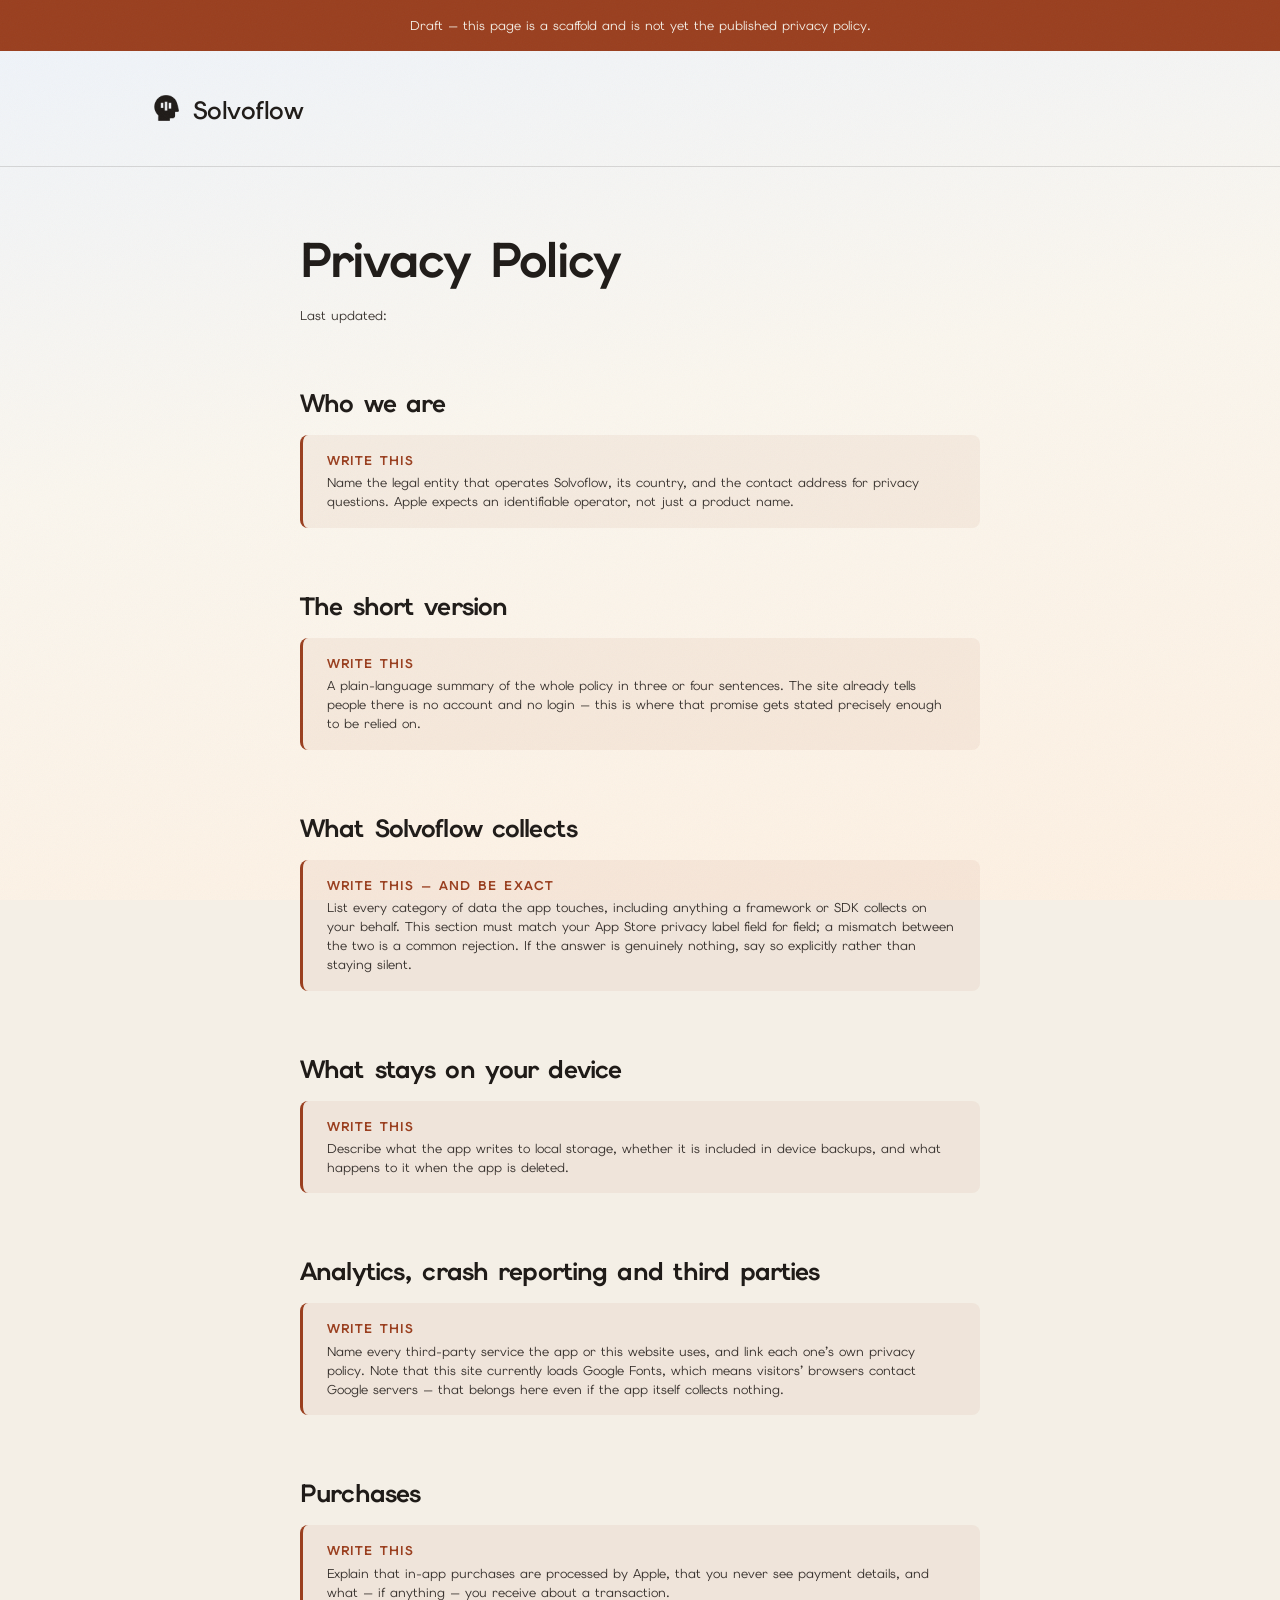
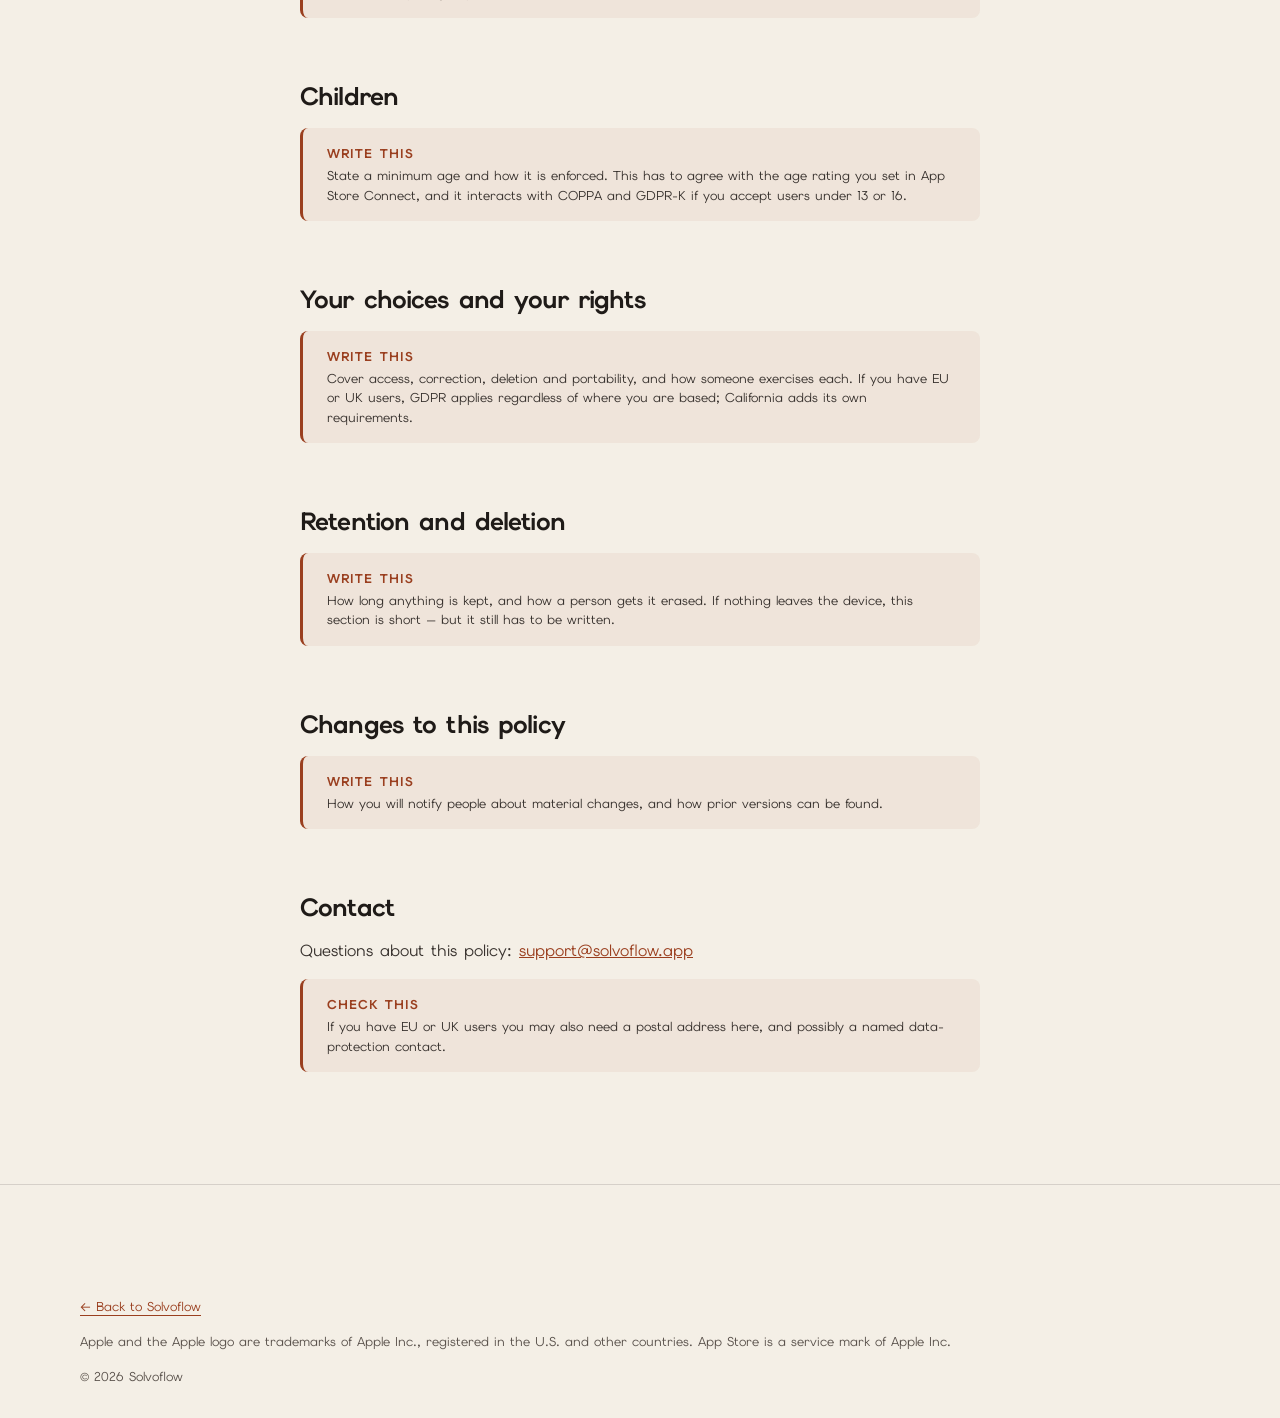
==== privacy.html @ dfd1ef45 "Adding apple badges and privacy/terms pages" ====
<!DOCTYPE html>
<html lang="en">
<head>
  <title>Privacy Policy &mdash; Solvoflow</title>
  <meta name="description" content="How Solvoflow handles your information.">
  <meta charset="UTF-8">
  <meta name="viewport" content="width=device-width, initial-scale=1.0">
  <meta name="robots" content="noindex">
  <meta name="theme-color" content="#F4EFE6">

  <link rel="preconnect" href="https://fonts.googleapis.com">
  <link rel="preconnect" href="https://fonts.gstatic.com" crossorigin>
  <link href="https://fonts.googleapis.com/css2?family=Elms+Sans:ital,wght@0,300..700;1,300..700&display=swap" rel="stylesheet">
  <link rel="stylesheet" href="styles/style.css">

  <link rel="icon" type="image/png" href="assets/web/icon-32.png" sizes="32x32">
  <link rel="icon" type="image/png" href="assets/web/icon-16.png" sizes="16x16">
  <link rel="icon" type="image/png" href="assets/web/icon-192.png" sizes="192x192">
  <link rel="icon" href="assets/web/favicon.ico" sizes="any">
  <link rel="apple-touch-icon" href="assets/web/apple-touch-icon.png">
</head>
<body>
  <a class="skip-link" href="#main">Skip to content</a>

  <!-- Delete this banner and the noindex tag in the head once the page is
       written. Both exist so an unfinished policy cannot quietly go live. -->
  <p class="legal-draft-banner">Draft &mdash; this page is a scaffold and is not yet the published privacy policy.</p>

  <header class="legal-header">
    <div class="container">
      <a class="navbar-brand" href="index.html">
        <img class="brand-mark" src="assets/icon-no-bg-light-mode.png" alt="" width="512" height="512">
        <span class="brand-word">Solvoflow</span>
      </a>
    </div>
  </header>

  <main id="main" class="container">
    <div class="legal-main">
      <h1>Privacy Policy</h1>
      <p class="legal-updated">Last updated: <!-- TODO: date this the day you publish --></p>

      <h2>Who we are</h2>
      <div class="legal-todo">
        <strong>Write this</strong>
        Name the legal entity that operates Solvoflow, its country, and the contact address for privacy questions. Apple expects an identifiable operator, not just a product name.
      </div>

      <h2>The short version</h2>
      <div class="legal-todo">
        <strong>Write this</strong>
        A plain-language summary of the whole policy in three or four sentences. The site already tells people there is no account and no login &mdash; this is where that promise gets stated precisely enough to be relied on.
      </div>

      <h2>What Solvoflow collects</h2>
      <div class="legal-todo">
        <strong>Write this &mdash; and be exact</strong>
        List every category of data the app touches, including anything a framework or SDK collects on your behalf. This section must match your App Store privacy label field for field; a mismatch between the two is a common rejection. If the answer is genuinely nothing, say so explicitly rather than staying silent.
      </div>

      <h2>What stays on your device</h2>
      <div class="legal-todo">
        <strong>Write this</strong>
        Describe what the app writes to local storage, whether it is included in device backups, and what happens to it when the app is deleted.
      </div>

      <h2>Analytics, crash reporting and third parties</h2>
      <div class="legal-todo">
        <strong>Write this</strong>
        Name every third-party service the app or this website uses, and link each one&rsquo;s own privacy policy. Note that this site currently loads Google Fonts, which means visitors&rsquo; browsers contact Google servers &mdash; that belongs here even if the app itself collects nothing.
      </div>

      <h2>Purchases</h2>
      <div class="legal-todo">
        <strong>Write this</strong>
        Explain that in-app purchases are processed by Apple, that you never see payment details, and what &mdash; if anything &mdash; you receive about a transaction.
      </div>

      <h2>Children</h2>
      <div class="legal-todo">
        <strong>Write this</strong>
        State a minimum age and how it is enforced. This has to agree with the age rating you set in App Store Connect, and it interacts with COPPA and GDPR-K if you accept users under 13 or 16.
      </div>

      <h2>Your choices and your rights</h2>
      <div class="legal-todo">
        <strong>Write this</strong>
        Cover access, correction, deletion and portability, and how someone exercises each. If you have EU or UK users, GDPR applies regardless of where you are based; California adds its own requirements.
      </div>

      <h2>Retention and deletion</h2>
      <div class="legal-todo">
        <strong>Write this</strong>
        How long anything is kept, and how a person gets it erased. If nothing leaves the device, this section is short &mdash; but it still has to be written.
      </div>

      <h2>Changes to this policy</h2>
      <div class="legal-todo">
        <strong>Write this</strong>
        How you will notify people about material changes, and how prior versions can be found.
      </div>

      <h2>Contact</h2>
      <p>Questions about this policy: <a href="mailto:support@solvoflow.app">support@solvoflow.app</a></p>
      <div class="legal-todo">
        <strong>Check this</strong>
        If you have EU or UK users you may also need a postal address here, and possibly a named data-protection contact.
      </div>
    </div>
  </main>

  <footer class="site-footer">
    <p class="footer-note"><a href="index.html">&larr; Back to Solvoflow</a></p>
    <p class="footer-legal">
      Apple and the Apple logo are trademarks of Apple Inc., registered in the U.S. and other
      countries. App Store is a service mark of Apple Inc.
    </p>
    <p class="footer-copyright">&copy; 2026 Solvoflow</p>
  </footer>
</body>
</html>
---- styles/style.css ----
/* ============================================================================
   SOLVOFLOW — design system
   ----------------------------------------------------------------------------
   1. Tokens        4. Focus + a11y     7. Sections
   2. Reset/base    5. Layout           8. Footer
   3. Typography    6. Components       9. Breakpoints + motion
   ========================================================================= */

/* ---------------------------------------------------------------- 1. TOKENS */
:root {
  /* --- colour ---------------------------------------------------------
     Every text/background pair below is measured against WCAG AA.
     Ratios in comments are vs. --paper unless noted. */
  --paper:        #F4EFE6;              /* page base                        */
  --surface:      #FBF8F2;              /* raised cards, opaque fallback    */
  --ink:          #1F1B18;              /* headings            14.93:1      */
  --ink-body:     #38322E;              /* body copy           11.02:1      */
  --ink-muted:    #5A524C;              /* secondary copy       6.68:1      */
  --accent:       #9A3F1F;              /* accent text + CTA bg  5.91:1     */
  --accent-hover: #7E3218;              /* CTA hover             7.78:1     */
  --accent-quiet: #E3A488;              /* decorative only — never text     */
  --on-accent:    #F4EFE6;              /* label on accent       5.91:1     */

  /* glass material */
  --glass:        rgba(255, 255, 255, 0.55);
  --glass-strong: rgba(255, 255, 255, 0.74);
  /* what --glass-strong resolves to once it is over the page and blurred:
     the opaque stand-in for the frosted bar, shared so the two cannot drift */
  --glass-opaque: rgba(255, 255, 255, 0.97);
  --glass-rim:    rgba(255, 255, 255, 0.70);
  --glass-shadow:      0 8px 40px rgba(60, 45, 35, 0.09);
  --glass-shadow-lift: 0 16px 48px rgba(60, 45, 35, 0.15);
  --blur: 20px;

  --hairline: rgba(31, 27, 24, 0.14);
  --focus:    #1F1B18;                  /* focus ring — 14.93:1 on paper    */
  --focus-halo: #FBF8F2;

  /* ambient field */
  --blob-1: #BCD4F0;
  --blob-2: #FFD3A8;
  --blob-3: #D9D2EF;
  --blob-4: #CFE6DC;
  --blob-opacity: 0.55;
  --page-wash: linear-gradient(170deg, #EEF3FA 0%, #FAF6EE 45%, #FDF0E2 100%);

  /* --- type scale — modular 1.25, base 16px ---------------------------
     100 12.8px · 200 16px · 300 20px · 400 25px
     500 31.25px · 600 39.06px · 700 48.83px · 800 61.04px             */
  --fs-100: 0.8rem;
  --fs-200: 1rem;
  --fs-300: 1.25rem;
  --fs-400: 1.5625rem;
  --fs-500: 1.9531rem;
  --fs-600: 2.4414rem;
  --fs-700: 3.0518rem;
  --fs-800: 3.8147rem;

  --lh-heading: 1.2;
  --lh-body: 1.5;
  --lh-tight: 1.3;

  /* One family across the whole page — Elms Sans is the app's own UI font, so
     the site and the product read as one thing. It sets wider and more loosely
     tracked than a typical grotesque: the nav breakpoint and the breath
     statement's measure are both sized around that.

     Display and body stay separate tokens even though they resolve the same,
     so a display face can be reintroduced in one place if that changes. With
     no serif to lean on, hierarchy comes from size, weight and tracking —
     see the display-role rules below. */
  --font-display: "Elms Sans", "Avenir Next", "Segoe UI", sans-serif;
  --font-body: "Elms Sans", "Avenir Next", "Segoe UI", sans-serif;

  /* --- 8-point spacing grid ------------------------------------------ */
  --space-1:  0.5rem;   /*   8px */
  --space-2:  1rem;     /*  16px */
  --space-3:  1.5rem;   /*  24px */
  --space-4:  2rem;     /*  32px */
  --space-5:  2.5rem;   /*  40px */
  --space-6:  3rem;     /*  48px */
  --space-7:  3.5rem;   /*  56px */
  --space-8:  4rem;     /*  64px */
  --space-10: 5rem;     /*  80px */
  --space-12: 6rem;     /*  96px */
  --space-16: 8rem;     /* 128px */

  --section-y: var(--space-8);          /* stepped up at breakpoints        */
  --gutter:    var(--space-3);
  --max-width: 1120px;
  --measure:   64ch;

  --radius-sm: 8px;
  --radius:    24px;
  --radius-lg: 32px;
  --radius-pill: 999px;

  --tap: 44px;                          /* minimum touch target             */
  --ease-calm: cubic-bezier(0.22, 0.61, 0.36, 1);
  --t-fast: 0.2s;
  --t-slow: 0.4s;
}

/* ------------------------------------------------------------ 2. RESET/BASE */
*,
*::before,
*::after {
  box-sizing: border-box;
}

html {
  margin: 0;
  padding: 0;
  font-family: var(--font-body);
  scroll-behavior: smooth;
  /* sticky bar is 72–88px; keep anchored headings clear of it */
  scroll-padding-top: var(--space-12);
  -webkit-text-size-adjust: 100%;
}

body {
  position: relative;
  margin: 0;
  padding: 0;
  color: var(--ink-body);
  background: var(--page-wash) fixed;
  background-color: var(--paper);
  font-size: var(--fs-200);
  line-height: var(--lh-body);
  overflow-x: hidden;
  -webkit-font-smoothing: antialiased;
}

/* fine grain, so the glass reads as a material rather than flat opacity */
body::after {
  content: "";
  position: fixed;
  inset: 0;
  z-index: 1;
  pointer-events: none;
  opacity: 0.035;
  background-image: url("data:image/svg+xml,%3Csvg xmlns='http://www.w3.org/2000/svg' width='140' height='140'%3E%3Cfilter id='n'%3E%3CfeTurbulence type='fractalNoise' baseFrequency='0.85' numOctaves='4' stitchTiles='stitch'/%3E%3C/filter%3E%3Crect width='100%25' height='100%25' filter='url(%23n)'/%3E%3C/svg%3E");
}

img,
svg {
  max-width: 100%;
}

/* --- ambient colour field --- */
.bg-field {
  position: fixed;
  inset: 0;
  z-index: -1;
  overflow: hidden;
  pointer-events: none;
}

.blob {
  position: absolute;
  display: block;
  border-radius: 50%;
  filter: blur(90px);
  opacity: var(--blob-opacity);
  will-change: transform;
}

.blob-1 { top: -10%; left: -8%;  width: 46vw; height: 46vw; background: var(--blob-1); animation: drift-1 34s var(--ease-calm) infinite alternate; }
.blob-2 { top: 22%;  right: -12%; width: 42vw; height: 42vw; background: var(--blob-2); animation: drift-2 41s var(--ease-calm) infinite alternate; }
.blob-3 { bottom: 4%; left: 10%;  width: 38vw; height: 38vw; background: var(--blob-3); animation: drift-3 47s var(--ease-calm) infinite alternate; }
.blob-4 { top: 58%;  right: 18%;  width: 30vw; height: 30vw; background: var(--blob-4); opacity: 0.4; animation: drift-1 38s var(--ease-calm) infinite alternate-reverse; }

@keyframes drift-1 {
  from { transform: translate3d(0, 0, 0) scale(1); }
  to   { transform: translate3d(6vw, 8vh, 0) scale(1.12); }
}

@keyframes drift-2 {
  from { transform: translate3d(0, 0, 0) scale(1.08); }
  to   { transform: translate3d(-7vw, 10vh, 0) scale(0.95); }
}

@keyframes drift-3 {
  from { transform: translate3d(0, 0, 0) scale(0.96); }
  to   { transform: translate3d(9vw, -7vh, 0) scale(1.1); }
}

/* --- the glass material --- */
.glass {
  position: relative;
  background: var(--glass);
  -webkit-backdrop-filter: blur(var(--blur)) saturate(160%);
  backdrop-filter: blur(var(--blur)) saturate(160%);
  border: 1px solid var(--glass-rim);
  border-radius: var(--radius);
  box-shadow: var(--glass-shadow);
  transition: transform var(--t-slow) var(--ease-calm),
              box-shadow var(--t-slow) var(--ease-calm),
              background-color var(--t-slow) var(--ease-calm);
}

.glass::before {
  content: "";
  position: absolute;
  inset: 0;
  border-radius: inherit;
  pointer-events: none;
  background: linear-gradient(160deg, rgba(255, 255, 255, 0.5), rgba(255, 255, 255, 0) 45%);
}

.glass > * {
  position: relative;
}

/* ---------------------------------------------------------- 3. TYPOGRAPHY */
/* Headings share the body family now, so the whole burden of hierarchy falls
   on weight and tracking: 700 against body's 400, and negative letter-spacing
   that grows with size to pull in Elms Sans's naturally wide default fit. */
h1, h2, h3, h4 {
  margin: 0;
  font-family: var(--font-display);
  font-weight: 700;
  letter-spacing: -0.03em;
  line-height: var(--lh-heading);
  color: var(--ink);
  text-wrap: balance;
}

h1 { font-size: var(--fs-600); letter-spacing: -0.04em; }
h2 { font-size: var(--fs-500); letter-spacing: -0.035em; }
h3 { font-size: var(--fs-300); letter-spacing: -0.02em; }
h4 { font-size: var(--fs-200); letter-spacing: -0.01em; }

p {
  margin: 0;
  max-width: var(--measure);
  line-height: var(--lh-body);
}

a {
  color: var(--accent);
}

.eyebrow {
  margin: 0 0 var(--space-2);
  font-size: var(--fs-100);
  font-weight: 700;
  letter-spacing: 0.16em;
  text-transform: uppercase;
  color: var(--accent);
}

.lede {
  font-size: var(--fs-300);
  line-height: var(--lh-body);
  color: var(--ink-muted);
}

.subtitle {
  margin-top: var(--space-2);
  color: var(--ink-muted);
}

.fine-print {
  font-size: var(--fs-100);
  color: var(--ink-muted);
}

/* screen-reader-only, but focusable variants stay reachable */
.visually-hidden {
  position: absolute;
  width: 1px;
  height: 1px;
  margin: -1px;
  padding: 0;
  overflow: hidden;
  clip: rect(0 0 0 0);
  clip-path: inset(50%);
  white-space: nowrap;
  border: 0;
}

/* ------------------------------------------------------- 4. FOCUS + A11Y */
/* One focus treatment everywhere: a solid ring plus a halo, so it survives
   the pale paper and the frosted glass alike. */
:where(a, button, input, textarea, select, summary, [tabindex]):focus-visible {
  outline: 3px solid var(--focus);
  outline-offset: 3px;
  border-radius: var(--radius-sm);
  box-shadow: 0 0 0 6px var(--focus-halo);
}

/* never remove the ring for keyboard users — only for pointer clicks */
:where(a, button, summary):focus:not(:focus-visible) {
  outline: none;
}

.skip-link {
  position: absolute;
  top: var(--space-1);
  left: var(--space-1);
  z-index: 1000;
  padding: var(--space-2) var(--space-3);
  min-height: var(--tap);
  display: inline-flex;
  align-items: center;
  background: var(--accent);
  color: var(--on-accent);
  font-weight: 700;
  text-decoration: none;
  border-radius: var(--radius-sm);
  transform: translateY(-200%);
  transition: transform var(--t-fast) var(--ease-calm);
}

.skip-link:focus-visible {
  transform: translateY(0);
}

/* --------------------------------------------------------------- 5. LAYOUT */
main > section {
  position: relative;
  padding: var(--section-y) var(--gutter);
}

main > section > * {
  max-width: var(--max-width);
  margin-inline: auto;
}

/* centred head — used where the content below is centred too */
.section-head {
  max-width: 46ch;
  margin-inline: auto;
  margin-bottom: var(--space-8);
  text-align: center;
}

.section-head p {
  margin-inline: auto;
}

/* asymmetric head: title left, supporting line offset right. Breaks up the
   run of centred stacks without disturbing the centred sections. */
.section-head--split {
  display: grid;
  grid-template-columns: 1fr;
  gap: var(--space-3);
  max-width: var(--max-width);
  margin-bottom: var(--space-8);
  text-align: left;
}

.section-head--split p {
  margin-inline: 0;
}

/* ----------------------------------------------------------- 6. COMPONENTS */
/* --- buttons --- */
.btn {
  display: inline-flex;
  align-items: center;
  justify-content: center;
  min-height: 48px;
  padding: var(--space-2) var(--space-4);
  border-radius: var(--radius-pill);
  font-family: var(--font-body);
  font-size: var(--fs-200);
  font-weight: 700;
  text-decoration: none;
  cursor: pointer;
  transition: background-color var(--t-slow) var(--ease-calm),
              color var(--t-slow) var(--ease-calm),
              border-color var(--t-slow) var(--ease-calm),
              transform var(--t-slow) var(--ease-calm),
              box-shadow var(--t-slow) var(--ease-calm);
}

.btn-primary {
  color: var(--on-accent);
  background-color: var(--accent);
  border: 1px solid var(--accent);
  box-shadow: 0 6px 20px rgba(122, 50, 24, 0.24);
}

.btn-primary:hover {
  background-color: var(--accent-hover);
  border-color: var(--accent-hover);
  transform: translateY(-2px);
  box-shadow: 0 10px 28px rgba(122, 50, 24, 0.30);
}

.btn-quiet {
  color: var(--ink);
  background: var(--glass-strong);
  -webkit-backdrop-filter: blur(12px);
  backdrop-filter: blur(12px);
  border: 1px solid var(--hairline);
}

.btn-quiet:hover {
  border-color: var(--accent);
  color: var(--accent);
  transform: translateY(-2px);
}

.cta-row {
  display: flex;
  flex-wrap: wrap;
  gap: var(--space-2);
  margin-top: var(--space-4);
}

.cta-row-center {
  justify-content: center;
}

/* --- navbar --- */
/* The bar sticks to the top and steps out of the way on the way down —
   js/nav-hide.js toggles .is-hidden. Sticky rather than fixed, so the page
   keeps its natural flow and nothing needs a compensating top padding.
   The stickiness lives here, not on .navbar: a sticky child can only travel
   inside its parent box, and <header> is exactly as tall as the bar. */
.site-header {
  position: sticky;
  top: 0;
  /* above every section, card and the grain overlay; only .skip-link outranks
     it, so a keyboard user can still reach it while the bar is on screen */
  z-index: 900;
}

/* The slide lives on .navbar, never on <header>. An ancestor with a transform
   becomes the backdrop root for anything inside it, which leaves the bar's own
   backdrop-filter with nothing to sample — the blur dies and the page shows
   through the 74% white sharply. An element's own transform is safe. */
.site-header.is-hidden .navbar {
  transform: translateY(-100%);
}

/* the bar is gone; do not let its empty box swallow clicks on the page */
.site-header.is-hidden {
  pointer-events: none;
}

.navbar {
  display: flex;
  align-items: center;
  justify-content: space-between;
  gap: var(--space-4);
  flex-wrap: wrap;
  min-height: 88px;
  padding: var(--space-2) var(--gutter);
  background: var(--glass-strong);
  -webkit-backdrop-filter: blur(22px) saturate(170%);
  backdrop-filter: blur(22px) saturate(170%);
  border-bottom: 1px solid var(--glass-rim);
  transition: transform var(--t-slow) var(--ease-calm);
}

/* without the blur, 74% white is not enough to stop text reading through */
@supports not ((backdrop-filter: blur(1px)) or (-webkit-backdrop-filter: blur(1px))) {
  .navbar {
    background: var(--glass-opaque);
  }
}

/* Two knobs tune the lockup, both in em so they scale with the brand size.
   The brand renders at 25px, so 0.04em is about 1px:
     --mark-drop  moves the icon down   (negative moves it up)
     --word-drop  moves the wordmark down
   0.219em is the value that puts the text baseline exactly on the mark s
   visible bottom edge. Change one knob to shift the two relative to each
   other; change both by the same amount to move the whole lockup. */
.navbar-brand {
  --mark-drop: 0.12em;
  --word-drop: 0.219em;

  display: inline-flex;
  align-items: center;
  min-height: var(--tap);
  font-family: var(--font-display);
  font-size: var(--fs-400);
  font-weight: 600;
  letter-spacing: -0.02em;
  color: var(--ink);
  text-decoration: none;
}

/* The mark sits left of the wordmark. The PNG carries ~20.9% transparent
   padding on every side (measured ink box: x122-404, y107-404 of 512), so the
   two offsets below are tuned against the ink the eye sees, not the image box. */
.brand-mark {
  position: relative;
  top: var(--mark-drop);
  flex: none;
  width: 1.75em;
  height: 1.75em;
  margin-right: 0.2em;   /* ~0.56em to the ink, once the padding is discounted */
}

/* Sit the wordmark on the mark s visible bottom edge. Centring the two boxes
   leaves the baseline 0.219em high, because the ink stops short of the image
   box; a synthesised baseline cannot fix this, as the browser takes an image s
   baseline from its border box and ignores a negative margin. position:relative
   keeps it a paint-time nudge, so the tap target and the bar s vertical
   centring are both untouched. */
.brand-word {
  position: relative;
  top: var(--word-drop);
}

/* the wrapper only exists for the mobile panel — on desktop it steps out of
   the way so .navbar-links and .navbar-actions space themselves off the brand */
.navbar-menu {
  display: contents;
}

.navbar-links {
  display: flex;
  align-items: center;
  gap: var(--space-4);
  flex-wrap: wrap;
  margin: 0;
  padding: 0;
  list-style: none;
}

.navbar-links a {
  position: relative;
  display: inline-flex;
  align-items: center;
  min-height: var(--tap);
  font-size: var(--fs-200);
  font-weight: 500;
  color: var(--ink-body);
  text-decoration: none;
  transition: color var(--t-slow) var(--ease-calm);
}

/* underline grows out of the centre instead of snapping on */
.navbar-links a::after {
  content: "";
  position: absolute;
  left: 0;
  right: 0;
  bottom: var(--space-1);
  height: 2px;
  background: var(--accent);
  transform: scaleX(0);
  transition: transform var(--t-slow) var(--ease-calm);
}

.navbar-links a:hover {
  color: var(--accent);
}

.navbar-links a:hover::after {
  transform: scaleX(1);
}

.navbar-actions {
  display: flex;
  align-items: center;
  gap: var(--space-2);
}

.navbar-cta {
  display: inline-flex;
  align-items: center;
  justify-content: center;
  min-height: var(--tap);
  padding: var(--space-1) var(--space-3);
  font-size: var(--fs-200);
  font-weight: 700;
  color: var(--on-accent);
  background-color: var(--accent);
  border-radius: var(--radius-pill);
  text-decoration: none;
  box-shadow: 0 6px 18px rgba(122, 50, 24, 0.22);
  transition: background-color var(--t-slow) var(--ease-calm),
              transform var(--t-slow) var(--ease-calm);
}

.navbar-cta:hover {
  background-color: var(--accent-hover);
  transform: translateY(-2px);
}

/* hamburger — only meaningful below the nav breakpoint */
.nav-toggle {
  display: none;
  position: relative;
  width: var(--tap);
  height: var(--tap);
  padding: 0;
  background: none;
  border: 0;
  border-radius: var(--radius-sm);
  color: var(--ink);
  cursor: pointer;
}

.nav-toggle-bar {
  position: absolute;
  left: 50%;
  width: 22px;
  height: 2px;
  margin-left: -11px;
  border-radius: 2px;
  background: currentColor;
  transition: transform var(--t-slow) var(--ease-calm),
              opacity var(--t-fast) var(--ease-calm);
}

.nav-toggle-bar:nth-child(1) { top: 14px; }
.nav-toggle-bar:nth-child(2) { top: 21px; }
.nav-toggle-bar:nth-child(3) { top: 28px; }

.nav-toggle[aria-expanded="true"] .nav-toggle-bar:nth-child(1) { transform: translateY(7px) rotate(45deg); }
.nav-toggle[aria-expanded="true"] .nav-toggle-bar:nth-child(2) { opacity: 0; }
.nav-toggle[aria-expanded="true"] .nav-toggle-bar:nth-child(3) { transform: translateY(-7px) rotate(-45deg); }

/* --- 1. hero --- */
/* deliberately asymmetric: the copy gets the larger column */
.intro-inner {
  display: grid;
  grid-template-columns: 1fr;
  align-items: center;
  gap: var(--space-6);
}

.intro-text {
  margin-top: var(--space-2);
  font-size: var(--fs-700);
}

.lede {
  margin-top: var(--space-3);
}

.reassurance {
  margin-top: var(--space-3);
  font-size: var(--fs-100);
  color: var(--ink-muted);
}

/* the phone sits inside two rings that breathe at the app's own pace */
.phone-stage {
  position: relative;
  display: grid;
  place-items: center;
  padding: var(--space-4) 0;
}

.breath-ring {
  position: absolute;
  border-radius: 50%;
  border: 1px solid var(--glass-rim);
  background: radial-gradient(circle, rgba(255, 255, 255, 0.28), rgba(255, 255, 255, 0) 70%);
  will-change: transform, opacity;
}

.ring-1 {
  width: min(360px, 78%);
  aspect-ratio: 1;
  animation: breathe 8s var(--ease-calm) infinite;
}

.ring-2 {
  width: min(460px, 96%);
  aspect-ratio: 1;
  animation: breathe 8s var(--ease-calm) infinite;
  animation-delay: 0.6s;
}

@keyframes breathe {
  0%, 100% { transform: scale(0.9);  opacity: 0.45; }
  50%      { transform: scale(1.06); opacity: 0.9; }
}

.column-2 img {
  position: relative;
  display: block;
  width: 100%;
  max-width: 350px;
  height: auto;
  margin-inline: auto;
}

/* --- trust band: grid-breaking strip under the hero --- */
.trust-band {
  display: grid;
  grid-template-columns: 1fr;
  gap: var(--space-2);
  margin-top: var(--space-8);
  padding: var(--space-4);
  border-radius: var(--radius);
}

/* column-reverse so the figure reads above its label, while the markup keeps
   the <dt> label / <dd> value order a description list requires */
.trust-item {
  display: flex;
  flex-direction: column-reverse;
  justify-content: flex-end;
  gap: var(--space-1);
  padding: var(--space-2) 0;
  border-top: 1px solid var(--hairline);
}

.trust-item dd {
  margin: 0;
}

.trust-figure {
  font-family: var(--font-display);
  font-size: var(--fs-500);
  font-weight: 600;
  line-height: var(--lh-heading);
  color: var(--ink);
}

.trust-label {
  font-size: var(--fs-100);
  color: var(--ink-muted);
  max-width: none;
}

/* --- 2. breath statement --- */
.breath-section {
  padding-block: var(--space-8);
  text-align: center;
  background-color: var(--glass);
}

/* wide measure so each sentence holds one line on a desktop screen */
.breath-line {
  max-width: 72ch;
  margin-top: var(--space-2);
  margin-inline: auto;
  font-family: var(--font-display);
  font-size: var(--fs-300);
  /* light and wide against the 700-weight headings — the statement gets its
     own voice from weight and tracking rather than a second family */
  font-weight: 300;
  letter-spacing: 0.01em;
  line-height: var(--lh-tight);
  color: var(--ink);
}

.breath-dot {
  width: 8px;
  height: 8px;
  margin: var(--space-4) auto 0;
  border-radius: 50%;
  background: var(--accent);
  animation: breathe 8s var(--ease-calm) infinite;
}

/* --- 3. features --- */
.feature-grid {
  display: grid;
  grid-template-columns: 1fr;
  gap: var(--space-3);
}

.feature-card {
  padding: var(--space-4);
}

.feature-card:hover {
  transform: translateY(-6px);
  background: var(--glass-strong);
  box-shadow: var(--glass-shadow-lift);
}

.feature-icon {
  display: grid;
  place-items: center;
  width: 48px;
  height: 48px;
  margin-bottom: var(--space-3);
  border-radius: 50%;
  color: var(--accent);
  background: var(--glass-strong);
  border: 1px solid var(--glass-rim);
}

.feature-icon svg {
  width: 24px;
  height: 24px;
}

.feature-card h3 {
  margin-bottom: var(--space-1);
}

.feature-card p {
  color: var(--ink-muted);
}

/* --- 4. how it works --- */
.how-section {
  background-color: var(--glass);
}

/* Four steps, four columns. auto-fit used to drop the last one onto a second
   row: four 240px tracks plus the gaps came to 1128px against a 1120px cap. */
.step-list {
  display: grid;
  grid-template-columns: 1fr;
  gap: var(--space-5);
  /* auto, not 0 — this class outranks the margin-inline:auto that centres
     every other section child, and a bare `margin: 0` pins it to the left */
  margin: 0 auto;
  padding: 0;
  list-style: none;
}

/* centred at every width, matching the section head above it */
.step {
  text-align: center;
}

.step-number {
  display: grid;
  place-items: center;
  width: 48px;
  height: 48px;
  margin: 0 auto var(--space-2);
  border-radius: 50%;
  font-family: var(--font-display);
  font-size: var(--fs-100);
  font-weight: 700;
  letter-spacing: 0.1em;
  color: var(--accent);
  background: var(--glass-strong);
  border: 1px solid var(--glass-rim);
}

.step p {
  margin: var(--space-1) auto 0;
  color: var(--ink-muted);
}

/* --- 5. testimonials --- */
.quote-grid {
  display: grid;
  grid-template-columns: 1fr;
  gap: var(--space-3);
}

.quote-card {
  margin: 0;
  padding: var(--space-4);
}

.quote-card:hover {
  transform: translateY(-6px);
  background: var(--glass-strong);
  box-shadow: var(--glass-shadow-lift);
}

.quote-rating {
  display: flex;
  gap: 2px;
  margin-bottom: var(--space-2);
  color: var(--accent);
}

.quote-rating svg {
  width: 16px;
  height: 16px;
}

.quote-card blockquote {
  margin: 0;
  font-family: var(--font-display);
  font-size: var(--fs-300);
  font-weight: 400;
  line-height: var(--lh-tight);
  color: var(--ink);
}

.quote-card figcaption {
  margin-top: var(--space-3);
  padding-top: var(--space-2);
  border-top: 1px solid var(--hairline);
  font-size: var(--fs-100);
  color: var(--ink-muted);
}

.quote-card figcaption strong {
  display: block;
  font-size: var(--fs-200);
  font-weight: 700;
  color: var(--ink-body);
}

/* --- 6. pricing --- */
.plan-grid {
  display: grid;
  grid-template-columns: 1fr;
  gap: var(--space-3);
  align-items: start;
}

.plan-card {
  display: flex;
  flex-direction: column;
  gap: var(--space-2);
  padding: var(--space-4);
}

/* the featured plan is deliberately heavier — not a mirror of the free one */
.plan-card-featured {
  background: var(--glass-strong);
  border-color: var(--accent);
  box-shadow: var(--glass-shadow-lift);
}

.plan-tag {
  align-self: flex-start;
  padding: var(--space-1) var(--space-2);
  border-radius: var(--radius-pill);
  font-size: var(--fs-100);
  font-weight: 700;
  letter-spacing: 0.1em;
  text-transform: uppercase;
  color: var(--on-accent);
  background: var(--accent);
}

.plan-price {
  font-family: var(--font-display);
  font-size: var(--fs-600);
  font-weight: 600;
  line-height: var(--lh-heading);
  color: var(--ink);
}

.plan-price span {
  font-family: var(--font-body);
  font-size: var(--fs-200);
  font-weight: 400;
  color: var(--ink-muted);
}

.plan-features {
  flex: 1;
  margin: var(--space-2) 0;
  padding: 0;
  list-style: none;
  display: grid;
  gap: var(--space-2);
}

.plan-features li {
  position: relative;
  padding-left: var(--space-4);
  color: var(--ink-muted);
}

.plan-features li::before {
  content: "";
  position: absolute;
  left: 0;
  top: 8px;
  width: 16px;
  height: 8px;
  border-left: 2px solid var(--accent);
  border-bottom: 2px solid var(--accent);
  transform: rotate(-45deg);
}

.plan-card .btn {
  width: 100%;
}

/* --- 7. faq --- */
.faq-section {
  padding: var(--space-8) var(--gutter);
  background-color: var(--glass);
}

.faq-list {
  padding: var(--space-2) var(--space-4);
}

.faq-item {
  border-bottom: 1px solid var(--hairline);
}

.faq-item:last-child {
  border-bottom: 0;
}

.faq-item summary {
  display: flex;
  align-items: center;
  justify-content: space-between;
  gap: var(--space-2);
  min-height: var(--tap);
  padding: var(--space-2) 0;
  font-family: var(--font-display);
  font-size: var(--fs-300);
  font-weight: 600;
  color: var(--ink);
  cursor: pointer;
  list-style: none;
}

.faq-item summary::-webkit-details-marker {
  display: none;
}

/* a plus that becomes a minus — drawn, so it inherits the text colour */
.faq-item summary::after {
  content: "";
  flex: none;
  width: 16px;
  height: 16px;
  background:
    linear-gradient(currentColor, currentColor) center/16px 2px no-repeat,
    linear-gradient(currentColor, currentColor) center/2px 16px no-repeat;
  transition: transform var(--t-slow) var(--ease-calm);
}

.faq-item[open] summary::after {
  transform: rotate(90deg);
  background:
    linear-gradient(currentColor, currentColor) center/16px 2px no-repeat;
}

.faq-item summary:hover {
  color: var(--accent);
}

.faq-item > p {
  margin: 0 0 var(--space-3);
  padding-right: var(--space-4);
  color: var(--ink-muted);
}

/* --- 8. contact panel --- */
.contact-panel {
  position: relative;
  overflow: hidden;          /* keeps the rings inside the panel s rounded edge */
  padding: var(--space-8) var(--space-4);
  text-align: center;
}

/* Two rings on the app s 8s breathe, the same motif as the hero phone. They
   are plain gradients, so the panel s backdrop-filter making itself their
   backdrop root costs nothing here. */
.contact-panel .contact-rings {
  position: absolute;
  inset: 0;
  display: grid;
  place-items: center;
  pointer-events: none;
}

.contact-ring {
  position: absolute;
  width: min(420px, 82%);
  aspect-ratio: 1;
  border-radius: 50%;
  border: 1px solid var(--glass-rim);
  background: radial-gradient(circle, rgba(255, 255, 255, 0.28), rgba(255, 255, 255, 0) 70%);
  animation: breathe 8s var(--ease-calm) infinite;
  will-change: transform, opacity;
}

.contact-ring:nth-child(2) {
  width: min(560px, 108%);
  animation-delay: 0.6s;
}

/* sits above the rings; .glass > * already makes it a positioned box */
.contact-inner {
  display: grid;
  justify-items: center;
}

.contact-mark {
  width: 3.25rem;
  height: 3.25rem;
  margin-bottom: var(--space-3);
}

.contact-panel h2 {
  font-size: var(--fs-600);
}

/* p carries a global max-width, so inside a centred panel its box stays narrow
   and left-aligned — the text then centres off-axis from the heading. */
.contact-panel p {
  margin-inline: auto;
}

/* the address spelled out under the button, for anyone who would rather copy it
   than trust the click to whatever their browser thinks their mail client is */
.contact-address {
  margin-top: var(--space-3);
  font-size: var(--fs-100);
  color: var(--ink-muted);
}

.contact-address a {
  text-decoration: underline;
  text-underline-offset: 4px;
}

/* --------------------------------------------------------------- 8. FOOTER */
.site-footer {
  position: relative;
  padding: var(--space-8) var(--gutter) var(--space-4);
  border-top: 1px solid var(--hairline);
}

.footer-inner {
  display: grid;
  grid-template-columns: 1fr;
  gap: var(--space-6);
  max-width: var(--max-width);
  margin-inline: auto;
}

.footer-brand p {
  margin-top: var(--space-2);
  max-width: 32ch;
  color: var(--ink-muted);
}

.footer-links {
  display: grid;
  grid-template-columns: repeat(3, 1fr);
  gap: var(--space-3);
}

.footer-col h4 {
  margin-bottom: var(--space-1);
  font-family: var(--font-body);
  font-size: var(--fs-100);
  font-weight: 700;
  letter-spacing: 0.1em;
  text-transform: uppercase;
  color: var(--ink);
}

.footer-col ul {
  margin: 0;
  padding: 0;
  list-style: none;
}

.footer-col a {
  display: inline-flex;
  align-items: center;
  min-height: var(--tap);
  color: var(--ink-muted);
  text-decoration: none;
  transition: color var(--t-fast) var(--ease-calm);
}

.footer-col a:hover {
  color: var(--accent);
  text-decoration: underline;
  text-underline-offset: 4px;
}

.footer-note,
.footer-legal,
.footer-copyright {
  max-width: var(--max-width);
  margin: var(--space-6) auto 0;
  font-size: var(--fs-100);
  color: var(--ink-muted);
}

.footer-legal,
.footer-copyright {
  margin-top: var(--space-2);
}

/* The crisis links stay underlined at rest. Everywhere else on the page an
   underline is a hover affordance; here it should never need discovering. */
.footer-note a {
  color: var(--accent);
  text-decoration: underline;
  text-underline-offset: 4px;
}

/* --- App Store badge --- */
/* Apple's artwork, used unmodified. Their marketing guidelines set a 40px
   minimum height on the web and require clear space of at least a quarter of
   the badge height on every side; the padding below is that clear space, so
   nothing can crowd the badge however the row around it changes. 48px keeps a
   margin over the minimum without the badge shouting on a calm page. */
.app-store-badge {
  display: inline-block;
  padding: 12px;
  line-height: 0;
}

.app-store-badge img {
  display: block;
  width: auto;
  height: 48px;
}

/* --- legal pages (privacy, terms) --- */
/* The standalone pages have no `main > section` scaffolding to inherit the
   page gutter from, so they need an explicit wrapper. Same numbers the section
   rule uses, kept here rather than in LAYOUT because nothing else wants it. */
.container {
  max-width: var(--max-width);
  margin-inline: auto;
  padding-inline: var(--gutter);
}

.legal-header {
  padding: var(--space-4) 0;
  border-bottom: 1px solid var(--hairline);
}

.legal-main {
  /* narrower than --measure: legal copy is read in full, not skimmed */
  max-width: 68ch;
  margin-inline: auto;
  padding-block: var(--space-8) var(--space-12);
}

.legal-main h1 {
  margin-bottom: var(--space-2);
}

.legal-updated {
  margin-bottom: var(--space-8);
  font-size: var(--fs-100);
  color: var(--ink-muted);
}

.legal-main h2 {
  margin-top: var(--space-8);
  margin-bottom: var(--space-2);
  font-size: var(--fs-400);
}

.legal-main h2:first-of-type {
  margin-top: 0;
}

.legal-main p,
.legal-main li {
  color: var(--ink-body);
}

.legal-main ul {
  margin-block: var(--space-2);
  padding-left: var(--space-3);
}

.legal-main li {
  margin-bottom: var(--space-1);
}

/* Every unwritten section is wrapped in one of these. It is deliberately loud:
   the whole point is that this page cannot ship while any of them remain. */
.legal-todo {
  margin-block: var(--space-2);
  padding: var(--space-2) var(--space-3);
  border-left: 3px solid var(--accent);
  border-radius: var(--radius-sm);
  background: rgba(154, 63, 31, 0.06);
  font-size: var(--fs-100);
  color: var(--ink-body);
}

.legal-todo strong {
  display: block;
  margin-bottom: 0.25em;
  font-size: var(--fs-100);
  letter-spacing: 0.08em;
  text-transform: uppercase;
  color: var(--accent);
}

.legal-draft-banner {
  /* clears the global 64ch measure on p — this one is a full-bleed bar */
  max-width: none;
  padding: var(--space-2) var(--gutter);
  background: var(--accent);
  color: var(--on-accent);
  text-align: center;
  font-size: var(--fs-100);
}

/* --------------------------------------------- 9. BREAKPOINTS (mobile-up) */

/* ≥ 600px — two-up grids, larger rhythm */
@media (min-width: 600px) {
  :root {
    --section-y: var(--space-12);
    --gutter: var(--space-5);
  }

  .feature-grid,
  .quote-grid,
  .plan-grid {
    grid-template-columns: repeat(2, 1fr);
  }

  .step-list {
    grid-template-columns: repeat(2, 1fr);
  }

  .trust-band {
    grid-template-columns: repeat(3, 1fr);
    gap: var(--space-4);
  }

  .trust-item {
    border-top: 0;
    border-left: 1px solid var(--hairline);
    padding-left: var(--space-3);
  }

  .contact-panel {
    padding: var(--space-10) var(--space-8);
  }

  .faq-list {
    padding-inline: var(--space-6);
  }
}

/* ≥ 900px — type scale steps up, hero becomes asymmetric two-column */
@media (min-width: 900px) {
  :root {
    --gutter: var(--space-7);
  }

  h1 { font-size: var(--fs-700); }
  h2 { font-size: var(--fs-600); }
  h3 { font-size: var(--fs-400); }

  .intro-text { font-size: var(--fs-800); }
  .breath-line { font-size: var(--fs-400); }

  /* 1.2fr / 1fr — the copy leads, the art supports */
  .intro-inner {
    grid-template-columns: 1.2fr 1fr;
    gap: var(--space-8);
  }

  .section-head--split {
    grid-template-columns: 1.1fr 1fr;
    align-items: end;
    gap: var(--space-8);
  }

  .feature-grid {
    grid-template-columns: repeat(4, 1fr);
  }

  /* grid-breaking: the even cards drop half a step, so the row reads as a
     composition rather than four identical boxes in a line */
  .feature-card:nth-child(even) {
    transform: translateY(var(--space-5));
  }

  .feature-card:nth-child(even):hover {
    transform: translateY(calc(var(--space-5) - 6px));
  }

  .quote-grid {
    grid-template-columns: repeat(3, 1fr);
  }

  .quote-card:nth-child(2) {
    transform: translateY(var(--space-4));
  }

  .quote-card:nth-child(2):hover {
    transform: translateY(calc(var(--space-4) - 6px));
  }

  .step-list {
    grid-template-columns: repeat(4, 1fr);
    gap: var(--space-6);
  }

  /* the paid plan carries more weight than the free one */
  .plan-grid {
    grid-template-columns: 1fr 1.15fr;
    gap: var(--space-4);
  }

  .plan-card {
    padding: var(--space-6);
  }

  .footer-inner {
    grid-template-columns: 1fr 1.4fr;
    gap: var(--space-8);
  }
}

/* ≥ 1101px — full desktop nav.
   The nav has its own breakpoint, ahead of the rest of the page: the six
   links, the brand and the CTA need ~1060px laid out in a row. */
@media (max-width: 1180px) {
  .navbar {
    gap: var(--space-2);
    min-height: 72px;
  }

  /* the links stack in the bar itself with no JS, so let it grow */
  .js .navbar {
    flex-wrap: nowrap;
  }

  /* the toggle can't do anything without JS — don't offer it */
  .js .nav-toggle {
    display: block;
  }

  .navbar-menu {
    display: flex;
    flex-direction: column;
    align-items: stretch;
    width: 100%;
  }

  /* with JS, it leaves the bar and becomes a panel hanging off the bottom */
  .js .navbar-menu {
    position: absolute;
    top: 100%;
    left: 0;
    right: 0;
    width: auto;
    padding: var(--space-1) var(--gutter) var(--space-3);
    /* Matches the bar, but opaque rather than frosted. A backdrop-filter here
       would be dead on arrival: .navbar carries its own, which makes it this
       panel s backdrop root, so the blur samples the bar instead of the page
       and the hero reads straight through. --glass-opaque is what the frosted
       bar resolves to, so the two surfaces still match. */
    background: var(--glass-opaque);
    border-bottom: 1px solid var(--glass-rim);
    box-shadow: var(--glass-shadow);
    visibility: hidden;
    opacity: 0;
    transform: translateY(-10px);
    pointer-events: none;
    transition: opacity var(--t-slow) var(--ease-calm),
                transform var(--t-slow) var(--ease-calm),
                visibility var(--t-slow) var(--ease-calm);
  }

  .js .navbar-menu.is-open {
    visibility: visible;
    opacity: 1;
    transform: none;
    pointer-events: auto;
  }

  .navbar-links {
    flex-direction: column;
    align-items: stretch;
    gap: 0;
  }

  .navbar-links a {
    display: flex;
    padding: var(--space-2) 0;
    font-size: var(--fs-300);
    border-bottom: 1px solid var(--hairline);
  }

  .navbar-links li:last-child a {
    border-bottom: 0;
  }

  /* the centre-out underline reads as a stray rule on full-width rows */
  .navbar-links a::after {
    display: none;
  }

  .navbar-actions {
    margin-top: var(--space-2);
    gap: var(--space-2);
  }

  .navbar-cta {
    flex: 1;
    padding: var(--space-2) var(--space-3);
  }
}

/* ≥ 1200px — widest rhythm */
@media (min-width: 1200px) {
  :root {
    --section-y: var(--space-16);
    --gutter: var(--space-8);
  }

  .contact-panel {
    padding: var(--space-12) var(--space-10);
  }
}

/* narrow phones: keep everything inside 320px */
@media (max-width: 380px) {
  :root {
    --gutter: var(--space-2);
  }

  .intro-text { font-size: var(--fs-500); }
  .cta-row .btn { width: 100%; }
}

/* nothing here should ever move for someone who asked it not to */
@media (prefers-reduced-motion: reduce) {
  html {
    scroll-behavior: auto;
  }

  .blob,
  .breath-ring,
  .breath-dot {
    animation: none !important;
  }

  .feature-card:hover,
  .quote-card:hover,
  .btn:hover,
  .navbar-cta:hover {
    transform: none !important;
  }

  *,
  *::before,
  *::after {
    transition-duration: 0.01ms !important;
    animation-duration: 0.01ms !important;
    animation-iteration-count: 1 !important;
  }
}

/* high-contrast / forced colours: let the OS win, keep the ring visible */
@media (forced-colors: active) {
  .btn,
  .navbar-cta,
  .nav-toggle {
    border: 1px solid ButtonBorder;
  }

  :where(a, button, input, summary):focus-visible {
    outline: 3px solid Highlight;
  }
}

/* keep the printed page readable and ink-cheap */
@media print {
  .navbar,
  .bg-field,
  .skip-link {
    display: none !important;
  }

  body {
    background: #fff;
    color: #000;
  }
}
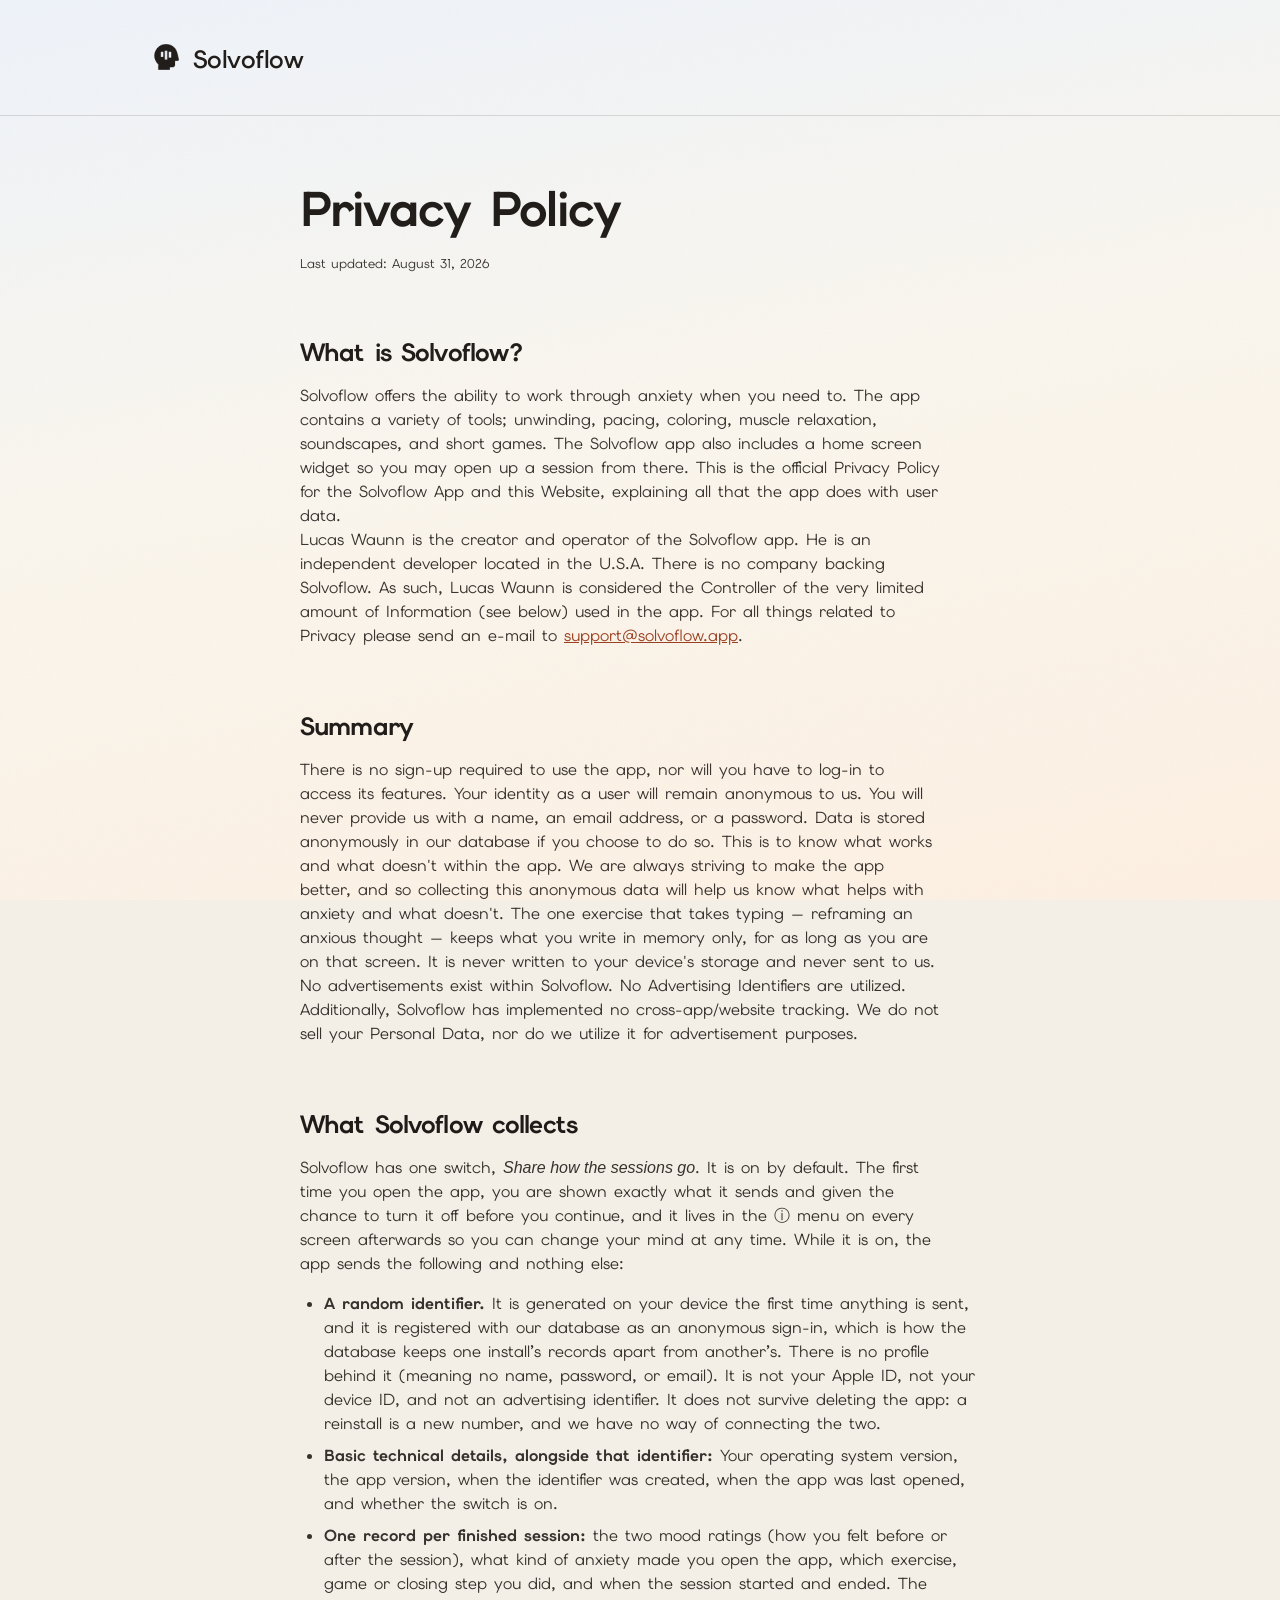
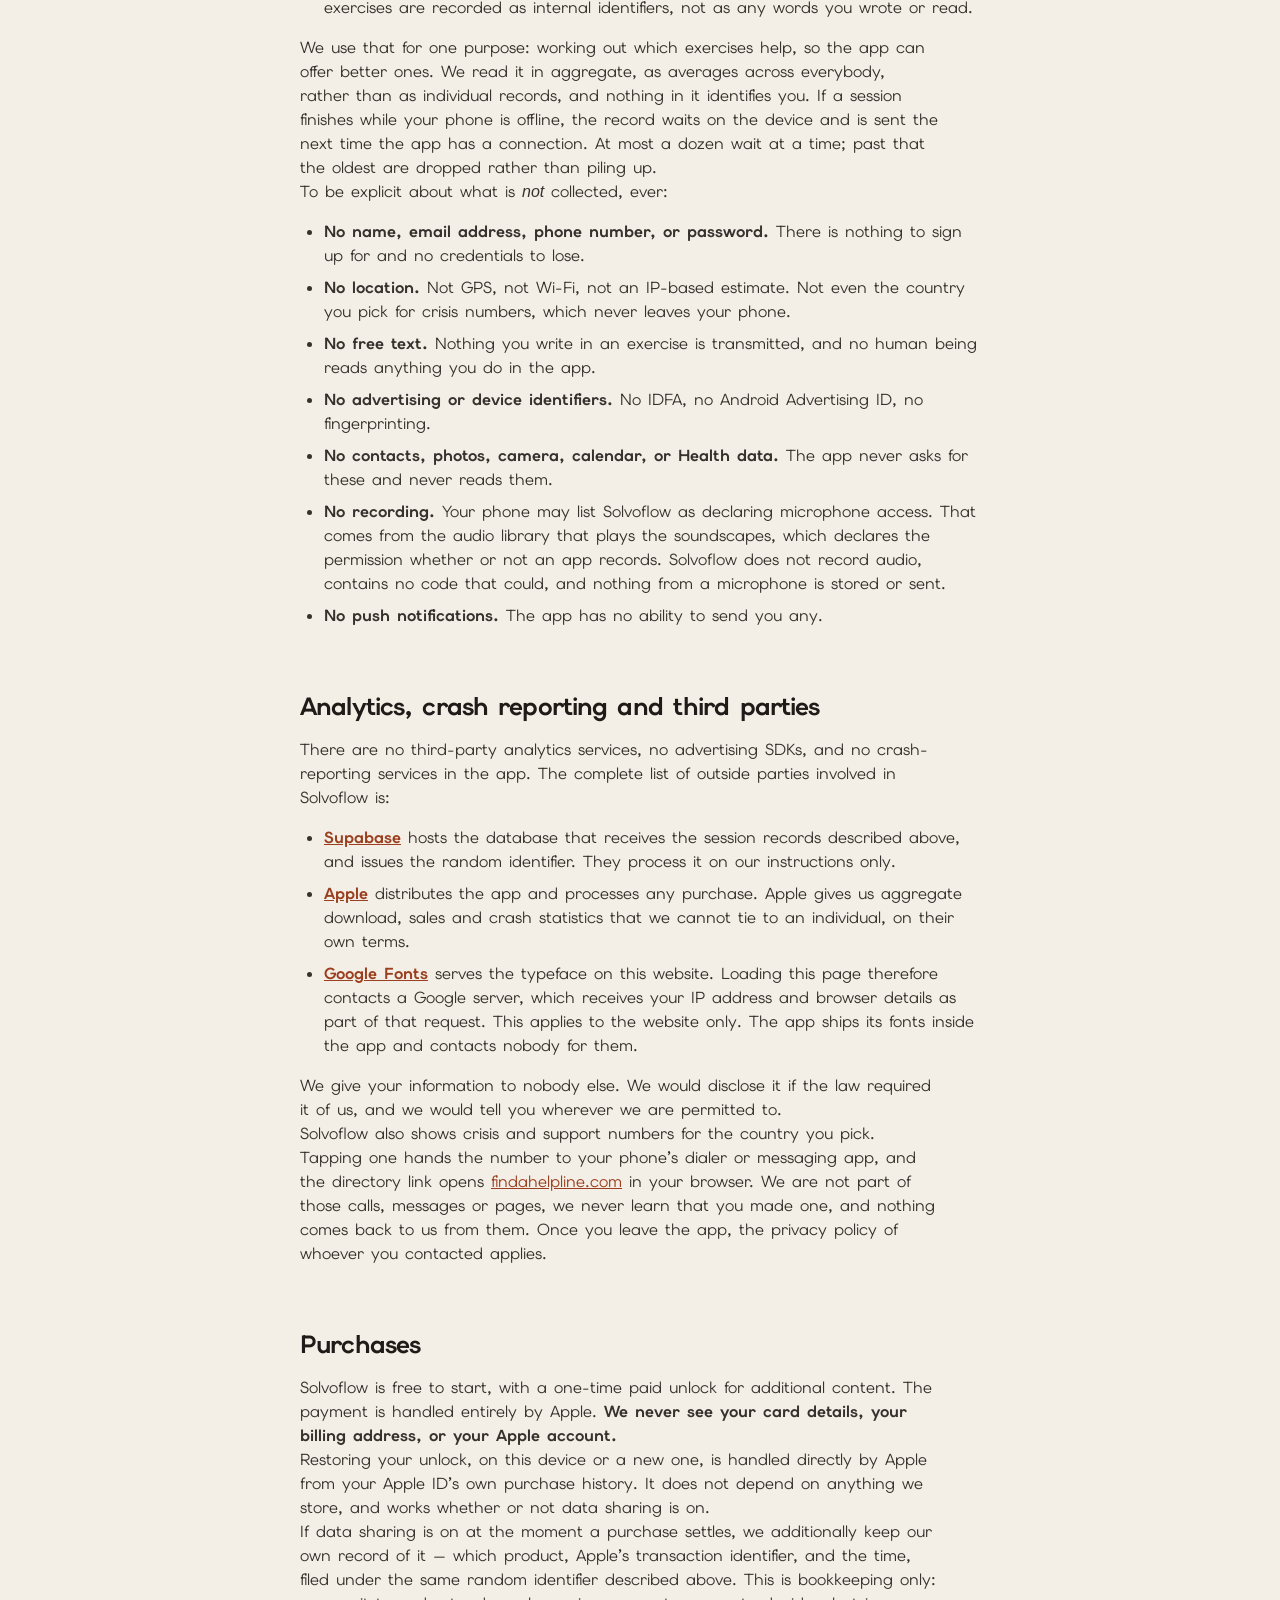
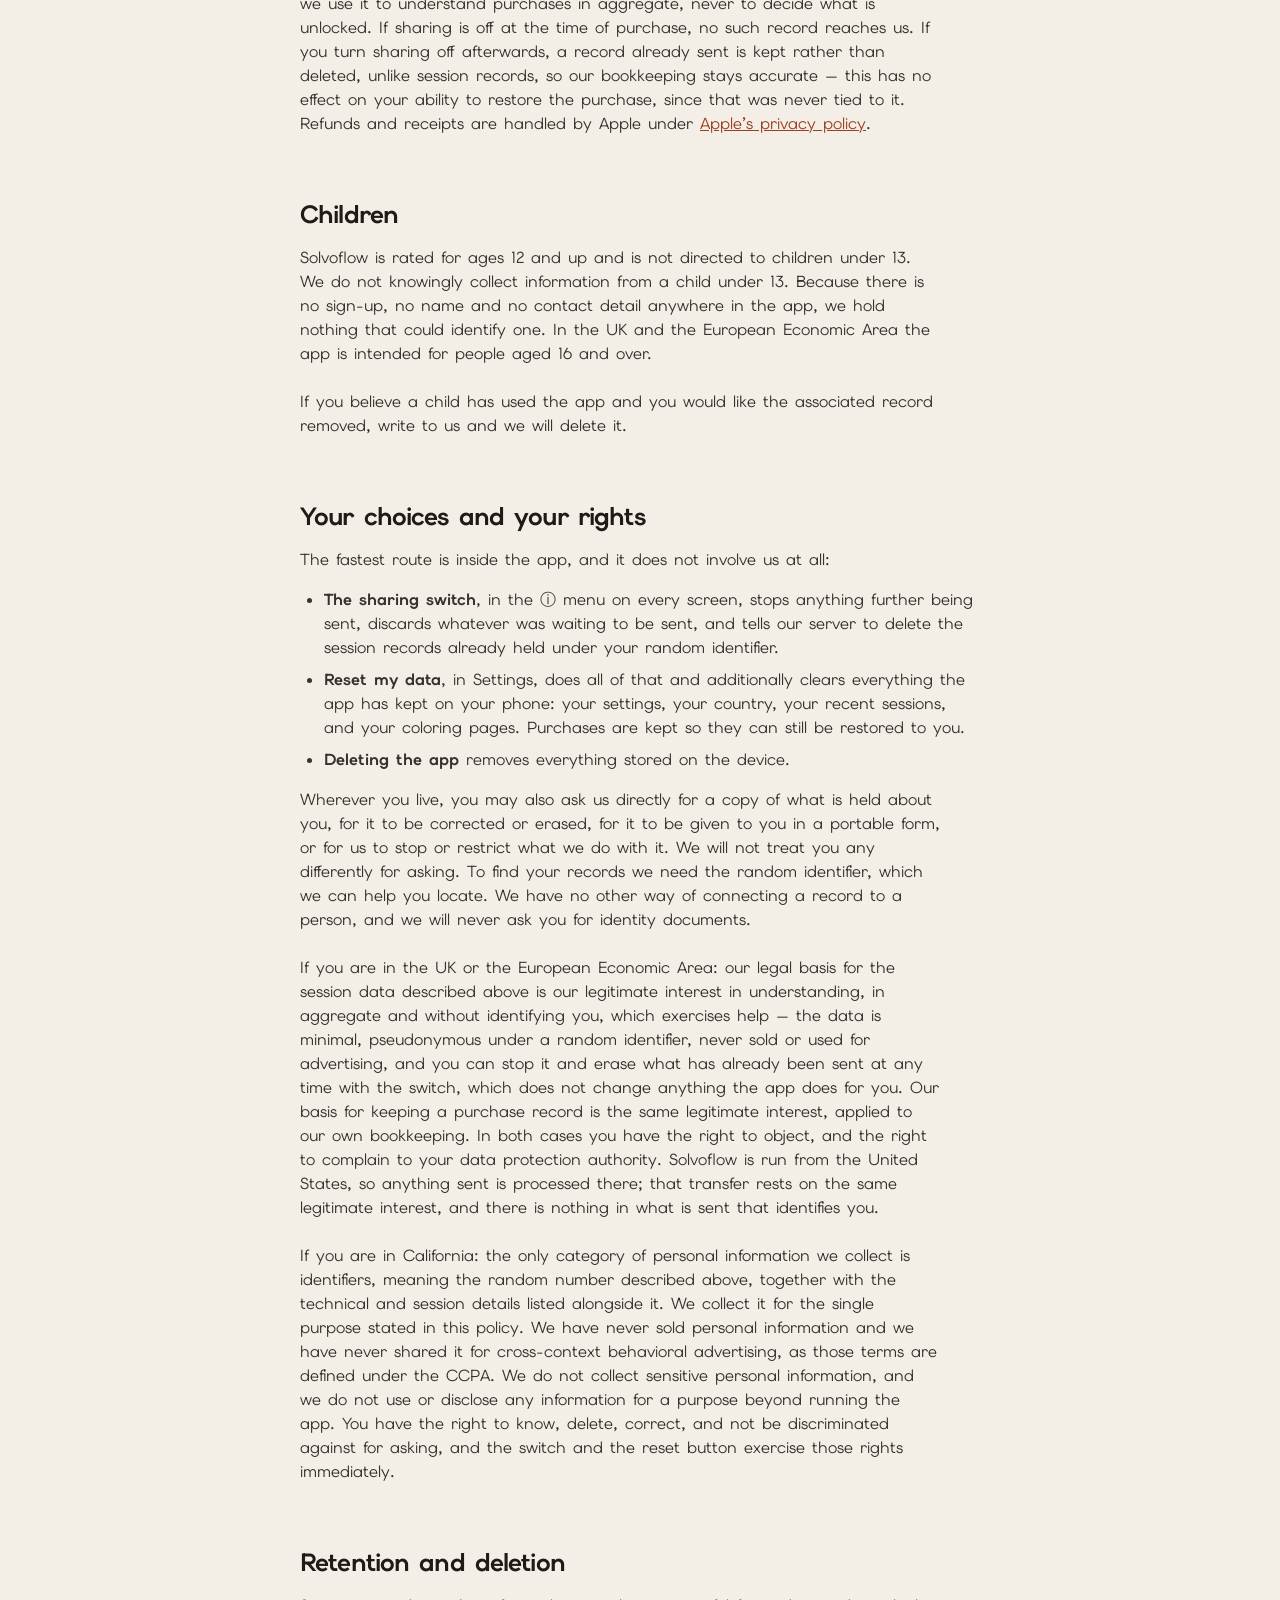
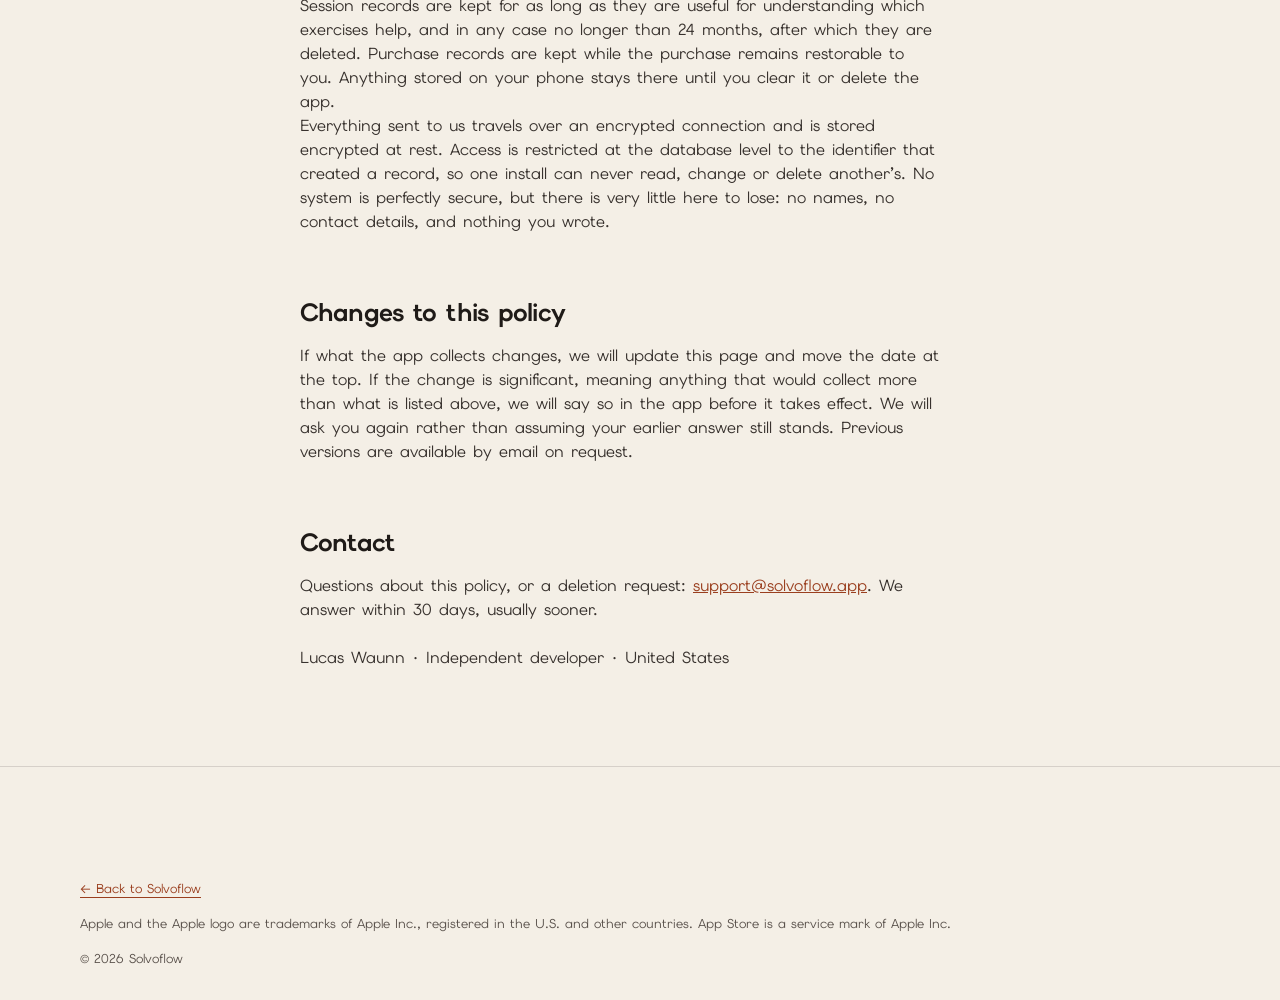
==== commit 5028baf9: "Adding Privacy Policy from Solvoflow app Claude Code. Adding Terms page." ====
--- a/privacy.html
+++ b/privacy.html
@@ -1,11 +1,10 @@
 <!DOCTYPE html>
 <html lang="en">
 <head>
-  <title>Privacy Policy &mdash; Solvoflow</title>
+  <title>Privacy Policy &middot; Solvoflow</title>
   <meta name="description" content="How Solvoflow handles your information.">
   <meta charset="UTF-8">
   <meta name="viewport" content="width=device-width, initial-scale=1.0">
-  <meta name="robots" content="noindex">
   <meta name="theme-color" content="#F4EFE6">
 
   <link rel="preconnect" href="https://fonts.googleapis.com">
@@ -22,10 +21,6 @@
 <body>
   <a class="skip-link" href="#main">Skip to content</a>
 
-  <!-- Delete this banner and the noindex tag in the head once the page is
-       written. Both exist so an unfinished policy cannot quietly go live. -->
-  <p class="legal-draft-banner">Draft &mdash; this page is a scaffold and is not yet the published privacy policy.</p>
-
   <header class="legal-header">
     <div class="container">
       <a class="navbar-brand" href="index.html">
@@ -38,74 +33,247 @@
   <main id="main" class="container">
     <div class="legal-main">
       <h1>Privacy Policy</h1>
-      <p class="legal-updated">Last updated: <!-- TODO: date this the day you publish --></p>
-
-      <h2>Who we are</h2>
-      <div class="legal-todo">
-        <strong>Write this</strong>
-        Name the legal entity that operates Solvoflow, its country, and the contact address for privacy questions. Apple expects an identifiable operator, not just a product name.
-      </div>
-
-      <h2>The short version</h2>
-      <div class="legal-todo">
-        <strong>Write this</strong>
-        A plain-language summary of the whole policy in three or four sentences. The site already tells people there is no account and no login &mdash; this is where that promise gets stated precisely enough to be relied on.
-      </div>
+      <p class="legal-updated">Last updated: August 31, 2026</p>
+
+      <h2>What is Solvoflow?</h2>
+      <p>
+        Solvoflow offers the ability to work through anxiety when you need to. 
+        The app contains a variety of tools; unwinding, pacing, coloring, muscle relaxation, 
+        soundscapes, and short games. The Solvoflow app also includes a home screen widget so 
+        you may open up a session from there. This is the official Privacy Policy for the 
+        Solvoflow App and this Website, explaining all that the app does with user data.
+      </p>
+      <p>
+        Lucas Waunn is the creator and operator of the Solvoflow app. He is an independent developer 
+        located in the U.S.A. There is no company backing Solvoflow. As such, 
+        Lucas Waunn is considered the Controller of the very limited amount of Information (see below) 
+        used in the app. For all things related to Privacy please send an e-mail to 
+        <a href="mailto:support@solvoflow.app">support@solvoflow.app</a>.
+      </p>
+
+      <h2>Summary</h2>
+      <p>
+        There is no sign-up required to use the app, nor will you have to log-in to access its features. 
+        Your identity as a user will remain anonymous to us. You will never provide us with a name, an 
+        email address, or a password. Data is stored anonymously in our database if you choose to do so.
+        This is to know what works and what doesn't within the app. We are always striving to make the app 
+        better, and so collecting this anonymous data will help us know what helps with anxiety and what 
+        doesn't. The one exercise that takes typing &mdash; reframing an anxious thought &mdash; keeps
+        what you write in memory only, for as long as you are on that screen. It is never
+        written to your device's storage and never sent to us.
+      </p>
+      <p>
+        No advertisements exist within Solvoflow. No Advertising Identifiers are utilized. Additionally, 
+        Solvoflow has implemented no cross-app/website tracking. We do not sell your Personal Data, nor do 
+        we utilize it for advertisement purposes.
+      </p>
 
       <h2>What Solvoflow collects</h2>
-      <div class="legal-todo">
-        <strong>Write this &mdash; and be exact</strong>
-        List every category of data the app touches, including anything a framework or SDK collects on your behalf. This section must match your App Store privacy label field for field; a mismatch between the two is a common rejection. If the answer is genuinely nothing, say so explicitly rather than staying silent.
-      </div>
-
-      <h2>What stays on your device</h2>
-      <div class="legal-todo">
-        <strong>Write this</strong>
-        Describe what the app writes to local storage, whether it is included in device backups, and what happens to it when the app is deleted.
-      </div>
+      <p>
+        Solvoflow has one switch, <em>Share how the sessions go</em>. It is on by default.
+        The first time you open the app, you are shown exactly what it sends and given the
+        chance to turn it off before you continue, and it lives in the &#9432; menu on every
+        screen afterwards so you can change your mind at any time. While it is on, the app
+        sends the following and nothing else:
+      </p>
+      <ul>
+        <li>
+          <strong>A random identifier.</strong> It is generated on your device the first time
+          anything is sent, and it is registered with our database as an anonymous sign-in,
+          which is how the database keeps one install&rsquo;s records apart from another&rsquo;s.
+          There is no profile behind it (meaning no name, password, or email). It is not
+          your Apple ID, not your device ID, and not an advertising identifier. It does not
+          survive deleting the app: a reinstall is a new number, and we have no way of
+          connecting the two.
+        </li>
+        <li>
+          <strong>Basic technical details, alongside that identifier:</strong> Your operating system 
+          version, the app version, when the identifier was created, when the app was last opened, 
+          and whether the switch is on.
+        </li>
+        <li>
+          <strong>One record per finished session:</strong> the two mood ratings (how you felt 
+          before or after the session), what kind of anxiety made you open the app, which exercise, 
+          game or closing step you did, and when the session started and ended. The exercises are 
+          recorded as internal identifiers, not as any words you wrote or read.
+        </li>
+      </ul>
+      <p>
+        We use that for one purpose: working out which exercises help, so the app can offer
+        better ones. We read it in aggregate, as averages across everybody, rather than as
+        individual records, and nothing in it identifies you. If a session finishes while your
+        phone is offline, the record waits on the device and is sent the next time the app has
+        a connection. At most a dozen wait at a time; past that the oldest are dropped rather
+        than piling up.
+      </p>
+      <p>To be explicit about what is <em>not</em> collected, ever:</p>
+      <ul>
+        <li><strong>No name, email address, phone number, or password.</strong> There is nothing to sign up for and no credentials to lose.</li>
+        <li><strong>No location.</strong> Not GPS, not Wi-Fi, not an IP-based estimate. Not even the country you pick for crisis numbers, which never leaves your phone.</li>
+        <li><strong>No free text.</strong> Nothing you write in an exercise is transmitted, and no human being reads anything you do in the app.</li>
+        <li><strong>No advertising or device identifiers.</strong> No IDFA, no Android Advertising ID, no fingerprinting.</li>
+        <li><strong>No contacts, photos, camera, calendar, or Health data.</strong> The app never asks for these and never reads them.</li>
+        <li><strong>No recording.</strong> Your phone may list Solvoflow as declaring microphone access. That comes from the audio library that plays the soundscapes, which declares the permission whether or not an app records. Solvoflow does not record audio, contains no code that could, and nothing from a microphone is stored or sent.</li>
+        <li><strong>No push notifications.</strong> The app has no ability to send you any.</li>
+      </ul>
 
       <h2>Analytics, crash reporting and third parties</h2>
-      <div class="legal-todo">
-        <strong>Write this</strong>
-        Name every third-party service the app or this website uses, and link each one&rsquo;s own privacy policy. Note that this site currently loads Google Fonts, which means visitors&rsquo; browsers contact Google servers &mdash; that belongs here even if the app itself collects nothing.
-      </div>
+      <p>
+        There are no third-party analytics services, no advertising SDKs, and no
+        crash-reporting services in the app. The complete list of outside parties involved in
+        Solvoflow is:
+      </p>
+      <ul>
+        <li>
+          <strong><a href="https://supabase.com/privacy" rel="noopener">Supabase</a></strong>
+          hosts the database that receives the session records described above, and issues the
+          random identifier. They process it on our instructions only.
+        </li>
+        <li>
+          <strong><a href="https://www.apple.com/legal/privacy/" rel="noopener">Apple</a></strong>
+          distributes the app and processes any purchase. Apple gives us aggregate download,
+          sales and crash statistics that we cannot tie to an individual, on their own terms.
+        </li>
+        <li>
+          <strong><a href="https://policies.google.com/privacy" rel="noopener">Google Fonts</a></strong>
+          serves the typeface on this website. Loading this page therefore contacts a Google
+          server, which receives your IP address and browser details as part of that request.
+          This applies to the website only. The app ships its fonts inside the app and
+          contacts nobody for them.
+        </li>
+      </ul>
+      <p>
+        We give your information to nobody else. We would disclose it if the law required it
+        of us, and we would tell you wherever we are permitted to.
+      </p>
+      <p>
+        Solvoflow also shows crisis and support numbers for the country you pick. Tapping one
+        hands the number to your phone&rsquo;s dialer or messaging app, and the directory link
+        opens <a href="https://findahelpline.com" rel="noopener">findahelpline.com</a> in your
+        browser. We are not part of those calls, messages or pages, we never learn that you
+        made one, and nothing comes back to us from them. Once you leave the app, the privacy
+        policy of whoever you contacted applies.
+      </p>
 
       <h2>Purchases</h2>
-      <div class="legal-todo">
-        <strong>Write this</strong>
-        Explain that in-app purchases are processed by Apple, that you never see payment details, and what &mdash; if anything &mdash; you receive about a transaction.
-      </div>
+      <p>
+        Solvoflow is free to start, with a one-time paid unlock for additional content. The
+        payment is handled entirely by Apple. <strong>We never see your card details, your
+        billing address, or your Apple account.</strong>
+      </p>
+      <p>
+        Restoring your unlock, on this device or a new one, is handled directly by Apple from
+        your Apple ID&rsquo;s own purchase history. It does not depend on anything we store, and
+        works whether or not data sharing is on.
+      </p>
+      <p>
+        If data sharing is on at the moment a purchase settles, we additionally keep our own
+        record of it &mdash; which product, Apple&rsquo;s transaction identifier, and the time,
+        filed under the same random identifier described above. This is bookkeeping only: we
+        use it to understand purchases in aggregate, never to decide what is unlocked. If
+        sharing is off at the time of purchase, no such record reaches us. If you turn sharing
+        off afterwards, a record already sent is kept rather than deleted, unlike session
+        records, so our bookkeeping stays accurate &mdash; this has no effect on your ability to
+        restore the purchase, since that was never tied to it. Refunds and receipts are handled
+        by Apple under
+        <a href="https://www.apple.com/legal/privacy/" rel="noopener">Apple&rsquo;s privacy policy</a>.
+      </p>
 
       <h2>Children</h2>
-      <div class="legal-todo">
-        <strong>Write this</strong>
-        State a minimum age and how it is enforced. This has to agree with the age rating you set in App Store Connect, and it interacts with COPPA and GDPR-K if you accept users under 13 or 16.
-      </div>
+      <p>
+        Solvoflow is rated for ages 12 and up and is not directed to children under 13. We do
+        not knowingly collect information from a child under 13. Because there is no sign-up,
+        no name and no contact detail anywhere in the app, we hold nothing that could identify
+        one. In the UK and the European Economic Area the app is intended for people aged 16
+        and over.
+      </p>
+      <br>
+      <p>
+        If you believe a child has used the app and you would like the associated record
+        removed, write to us and we will delete it.
+      </p>
 
       <h2>Your choices and your rights</h2>
-      <div class="legal-todo">
-        <strong>Write this</strong>
-        Cover access, correction, deletion and portability, and how someone exercises each. If you have EU or UK users, GDPR applies regardless of where you are based; California adds its own requirements.
-      </div>
+      <p>The fastest route is inside the app, and it does not involve us at all:</p>
+      <ul>
+        <li>
+          <strong>The sharing switch</strong>, in the &#9432; menu on every screen, stops
+          anything further being sent, discards whatever was waiting to be sent, and tells our
+          server to delete the session records already held under your random identifier.
+        </li>
+        <li>
+          <strong>Reset my data</strong>, in Settings, does all of that and additionally
+          clears everything the app has kept on your phone: your settings, your country, your
+          recent sessions, and your coloring pages. Purchases are kept so they can still be
+          restored to you.
+        </li>
+        <li>
+          <strong>Deleting the app</strong> removes everything stored on the device.
+        </li>
+      </ul>
+      <p>
+        Wherever you live, you may also ask us directly for a copy of what is held about you,
+        for it to be corrected or erased, for it to be given to you in a portable form, or for
+        us to stop or restrict what we do with it. We will not treat you any differently for
+        asking. To find your records we need the random identifier, which we can help you
+        locate. We have no other way of connecting a record to a person, and we will never ask
+        you for identity documents.
+      </p>
+      <br>
+      <p>
+        If you are in the UK or the European Economic Area: our legal basis for the session
+        data described above is our legitimate interest in understanding, in aggregate and
+        without identifying you, which exercises help &mdash; the data is minimal, pseudonymous
+        under a random identifier, never sold or used for advertising, and you can stop it and
+        erase what has already been sent at any time with the switch, which does not change
+        anything the app does for you. Our basis for keeping a purchase record is the same
+        legitimate interest, applied to our own bookkeeping. In both cases you have the right
+        to object, and the right to complain to your data protection authority. Solvoflow is
+        run from the United States, so anything sent is processed there; that transfer rests on
+        the same legitimate interest, and there is nothing in what is sent that identifies you.
+      </p>
+      <br>
+      <p>
+        If you are in California: the only category of personal information we collect is
+        identifiers, meaning the random number described above, together with the technical
+        and session details listed alongside it. We collect it for the single purpose stated
+        in this policy. We have never sold personal information and we have never shared it
+        for cross-context behavioral advertising, as those terms are defined under the CCPA.
+        We do not collect sensitive personal information, and we do not use or disclose any
+        information for a purpose beyond running the app. You have the right to know, delete,
+        correct, and not be discriminated against for asking, and the switch and the reset
+        button exercise those rights immediately.
+      </p>
 
       <h2>Retention and deletion</h2>
-      <div class="legal-todo">
-        <strong>Write this</strong>
-        How long anything is kept, and how a person gets it erased. If nothing leaves the device, this section is short &mdash; but it still has to be written.
-      </div>
+      <p>
+        Session records are kept for as long as they are useful for understanding which
+        exercises help, and in any case no longer than 24 months, after which they are
+        deleted. Purchase records are kept while the purchase remains restorable to you.
+        Anything stored on your phone stays there until you clear it or delete the app.
+      </p>
+      <p>
+        Everything sent to us travels over an encrypted connection and is stored encrypted at
+        rest. Access is restricted at the database level to the identifier that created a
+        record, so one install can never read, change or delete another&rsquo;s. No system is
+        perfectly secure, but there is very little here to lose: no names, no contact details,
+        and nothing you wrote.
+      </p>
 
       <h2>Changes to this policy</h2>
-      <div class="legal-todo">
-        <strong>Write this</strong>
-        How you will notify people about material changes, and how prior versions can be found.
-      </div>
+      <p>
+        If what the app collects changes, we will update this page and move the date at the
+        top. If the change is significant, meaning anything that would collect more than what
+        is listed above, we will say so in the app before it takes effect. We will ask you
+        again rather than assuming your earlier answer still stands. Previous versions are
+        available by email on request.
+      </p>
 
       <h2>Contact</h2>
-      <p>Questions about this policy: <a href="mailto:support@solvoflow.app">support@solvoflow.app</a></p>
-      <div class="legal-todo">
-        <strong>Check this</strong>
-        If you have EU or UK users you may also need a postal address here, and possibly a named data-protection contact.
-      </div>
+      <p>Questions about this policy, or a deletion request: <a href="mailto:support@solvoflow.app">support@solvoflow.app</a>. 
+        We answer within 30 days, usually sooner.</p>
+      <br>
+      <p>Lucas Waunn &middot; Independent developer &middot; United States</p>
     </div>
   </main>
 
--- a/styles/style.css
+++ b/styles/style.css
@@ -8,7 +8,7 @@
 
 /* ---------------------------------------------------------------- 1. TOKENS */
 :root {
-  /* --- colour ---------------------------------------------------------
+  /* --- color ---------------------------------------------------------
      Every text/background pair below is measured against WCAG AA.
      Ratios in comments are vs. --paper unless noted. */
   --paper:        #F4EFE6;              /* page base                        */
@@ -147,7 +147,7 @@
   max-width: 100%;
 }
 
-/* --- ambient colour field --- */
+/* --- ambient color field --- */
 .bg-field {
   position: fixed;
   inset: 0;
@@ -1014,7 +1014,7 @@
   display: none;
 }
 
-/* a plus that becomes a minus — drawn, so it inherits the text colour */
+/* a plus that becomes a minus — drawn, so it inherits the text color */
 .faq-item summary::after {
   content: "";
   flex: none;
@@ -1266,35 +1266,21 @@
   margin-bottom: var(--space-1);
 }
 
-/* Every unwritten section is wrapped in one of these. It is deliberately loud:
-   the whole point is that this page cannot ship while any of them remain. */
-.legal-todo {
-  margin-block: var(--space-2);
-  padding: var(--space-2) var(--space-3);
+/* a standing notice in legal copy — the crisis wording on the terms page */
+.legal-notice {
+  margin-block: var(--space-3);
+  padding: var(--space-3);
   border-left: 3px solid var(--accent);
   border-radius: var(--radius-sm);
   background: rgba(154, 63, 31, 0.06);
-  font-size: var(--fs-100);
-  color: var(--ink-body);
-}
-
-.legal-todo strong {
+}
+.legal-notice strong {
   display: block;
-  margin-bottom: 0.25em;
-  font-size: var(--fs-100);
-  letter-spacing: 0.08em;
-  text-transform: uppercase;
+  margin-bottom: 0.4em;
   color: var(--accent);
 }
-
-.legal-draft-banner {
-  /* clears the global 64ch measure on p — this one is a full-bleed bar */
-  max-width: none;
-  padding: var(--space-2) var(--gutter);
-  background: var(--accent);
-  color: var(--on-accent);
-  text-align: center;
-  font-size: var(--fs-100);
+.legal-notice p:last-child {
+  margin-bottom: 0;
 }
 
 /* --------------------------------------------- 9. BREAKPOINTS (mobile-up) */
@@ -1549,7 +1535,7 @@
   }
 }
 
-/* high-contrast / forced colours: let the OS win, keep the ring visible */
+/* high-contrast / forced colors: let the OS win, keep the ring visible */
 @media (forced-colors: active) {
   .btn,
   .navbar-cta,
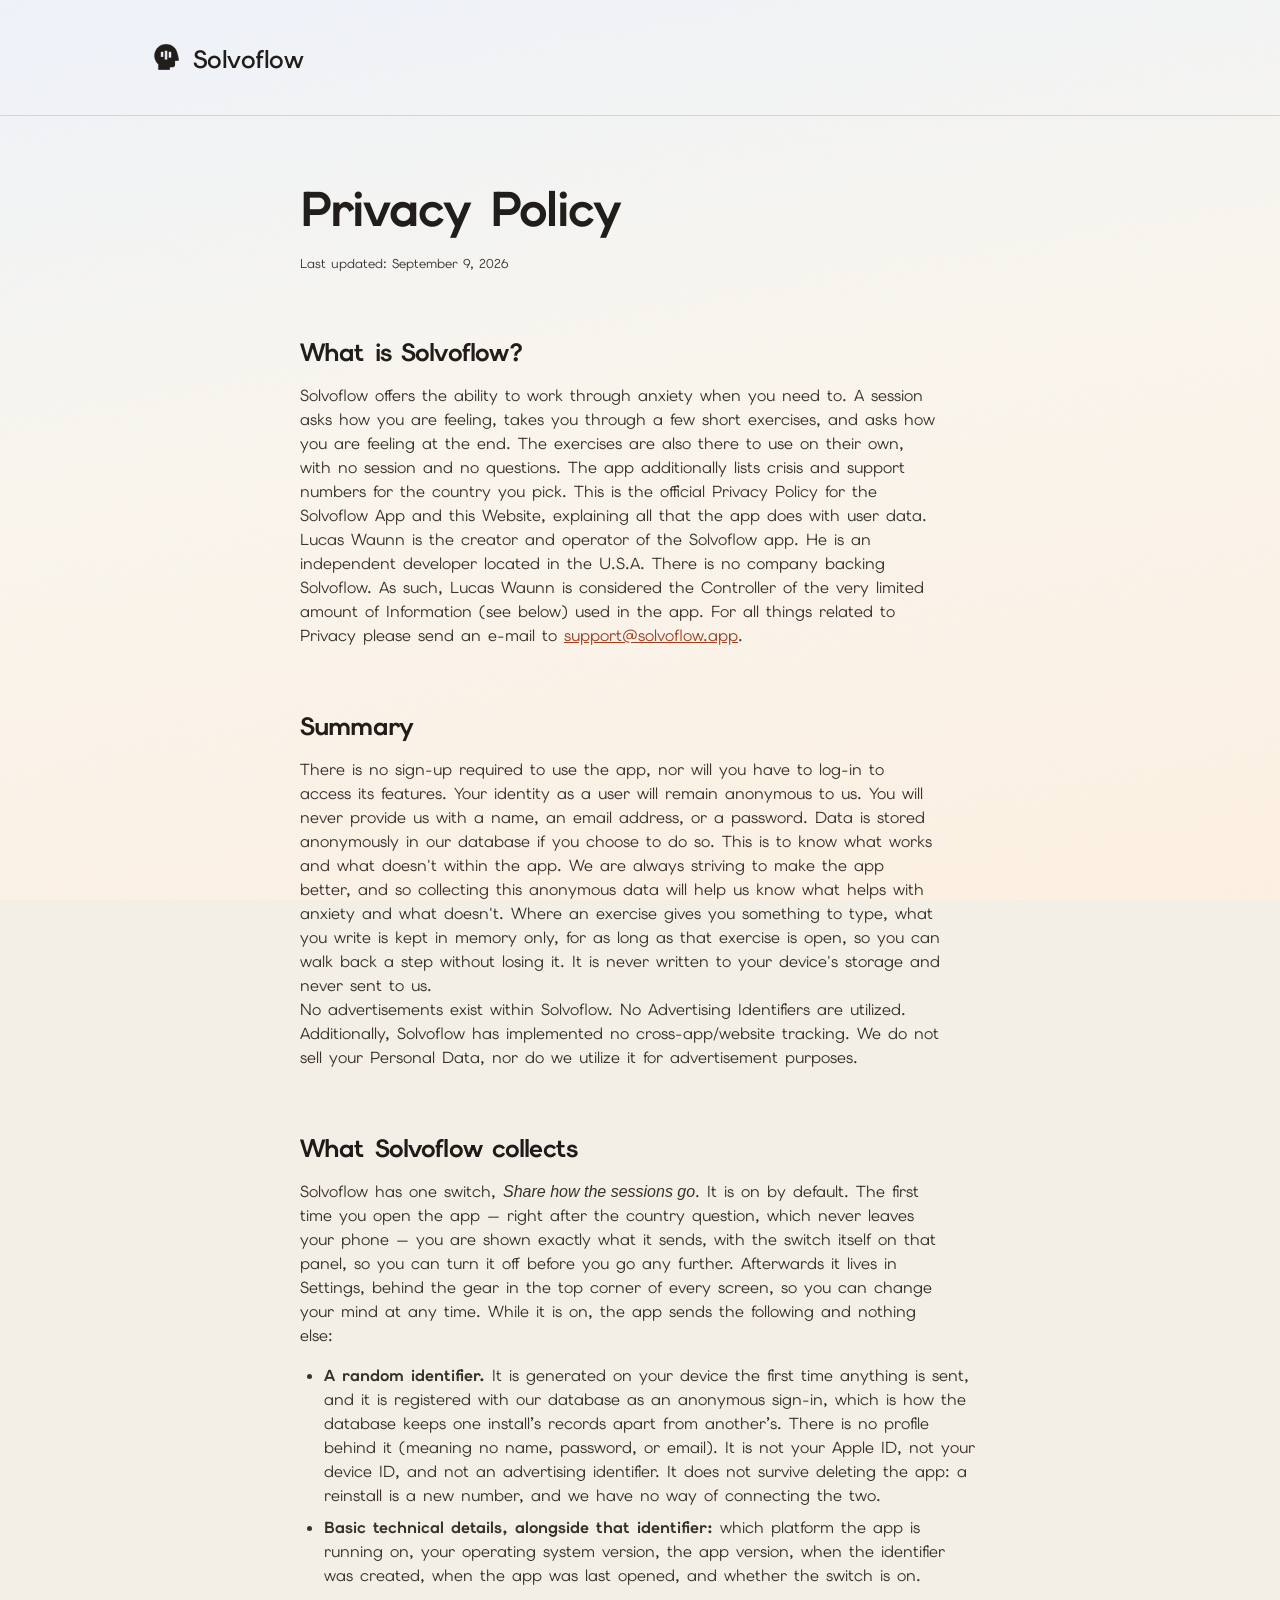
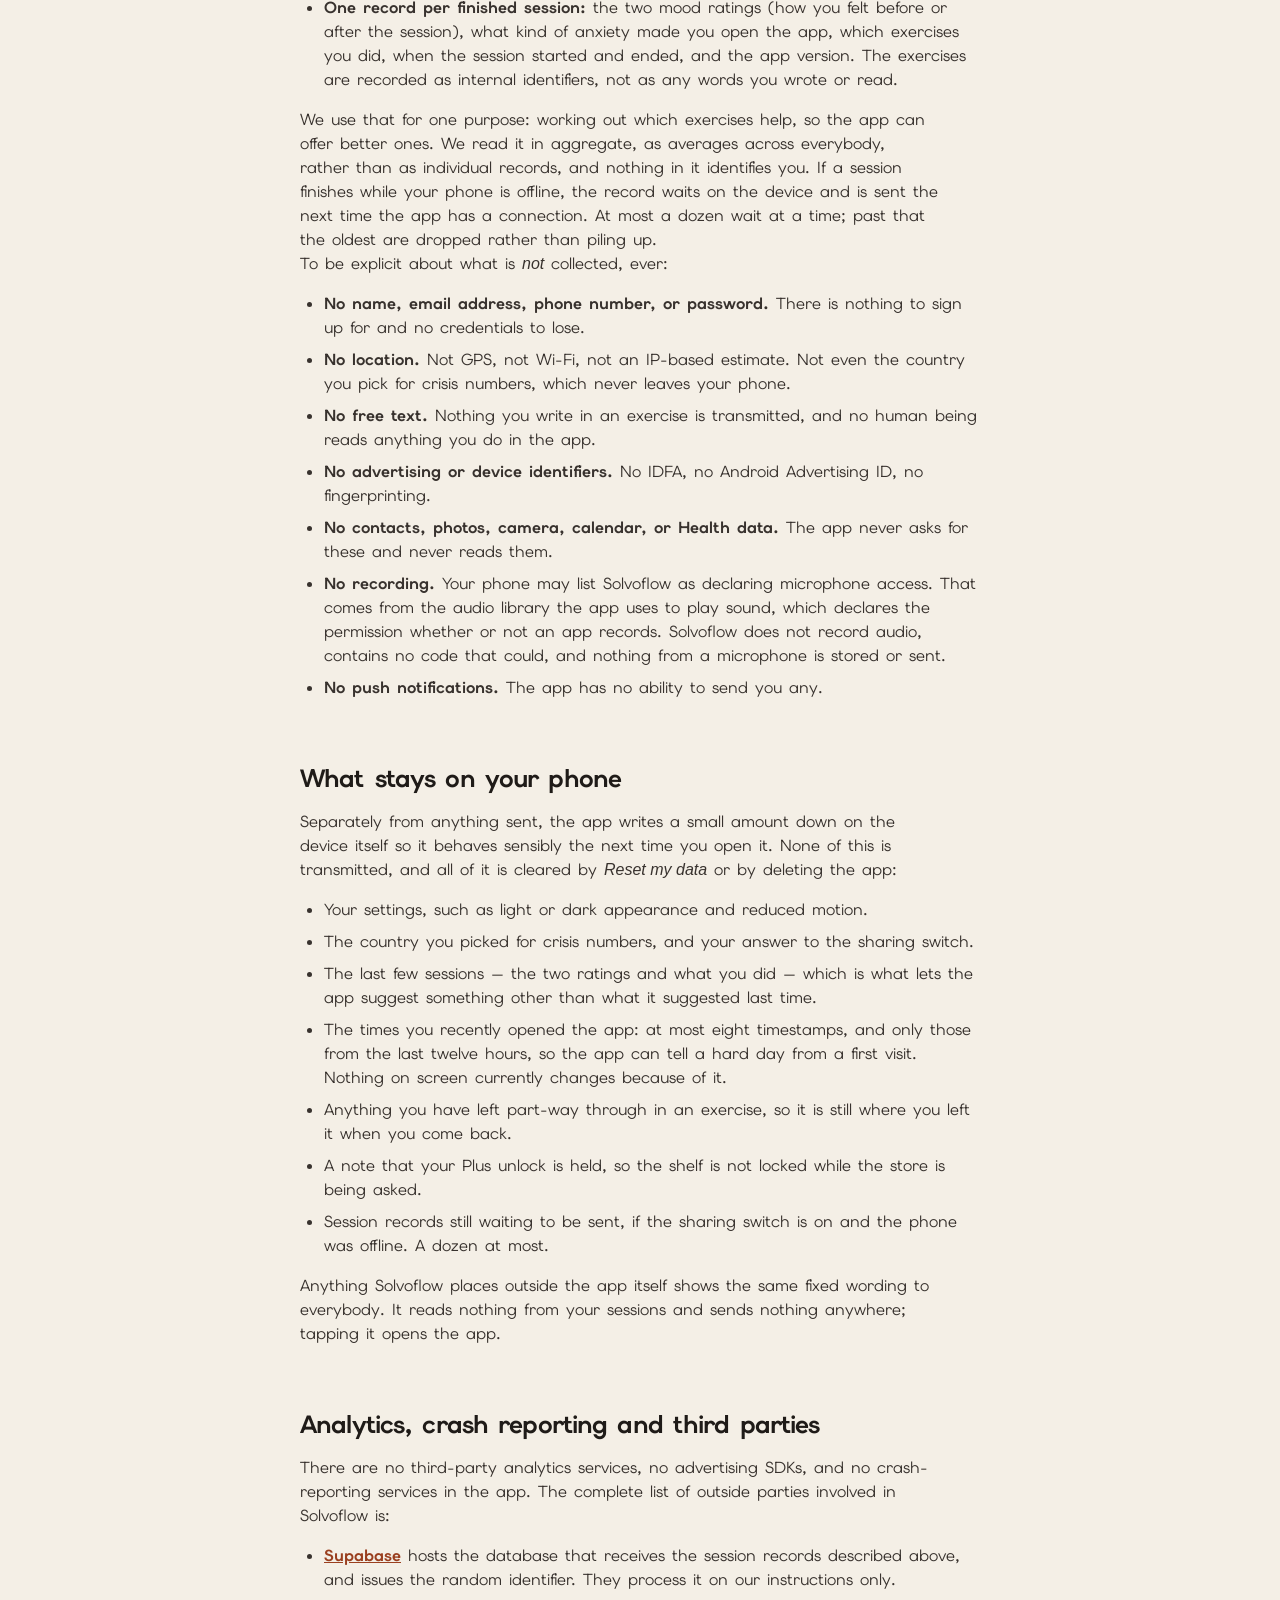
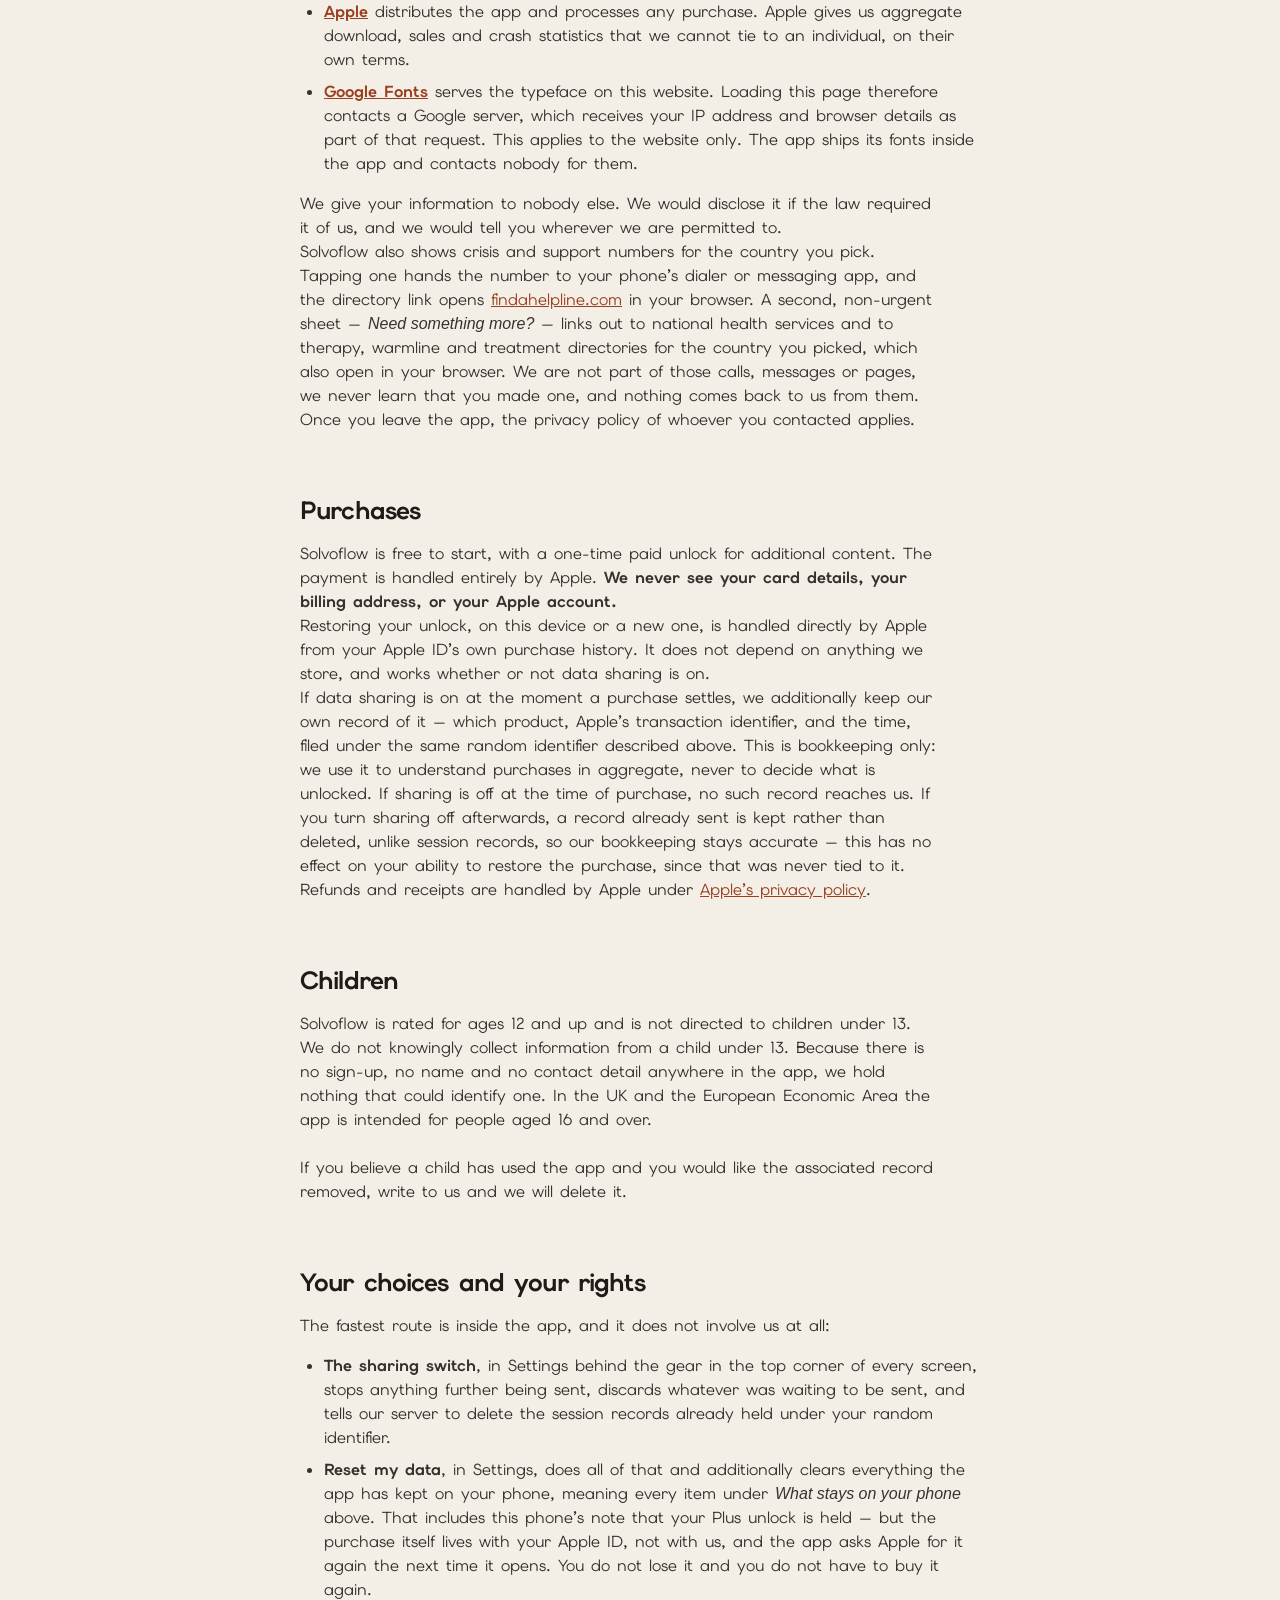
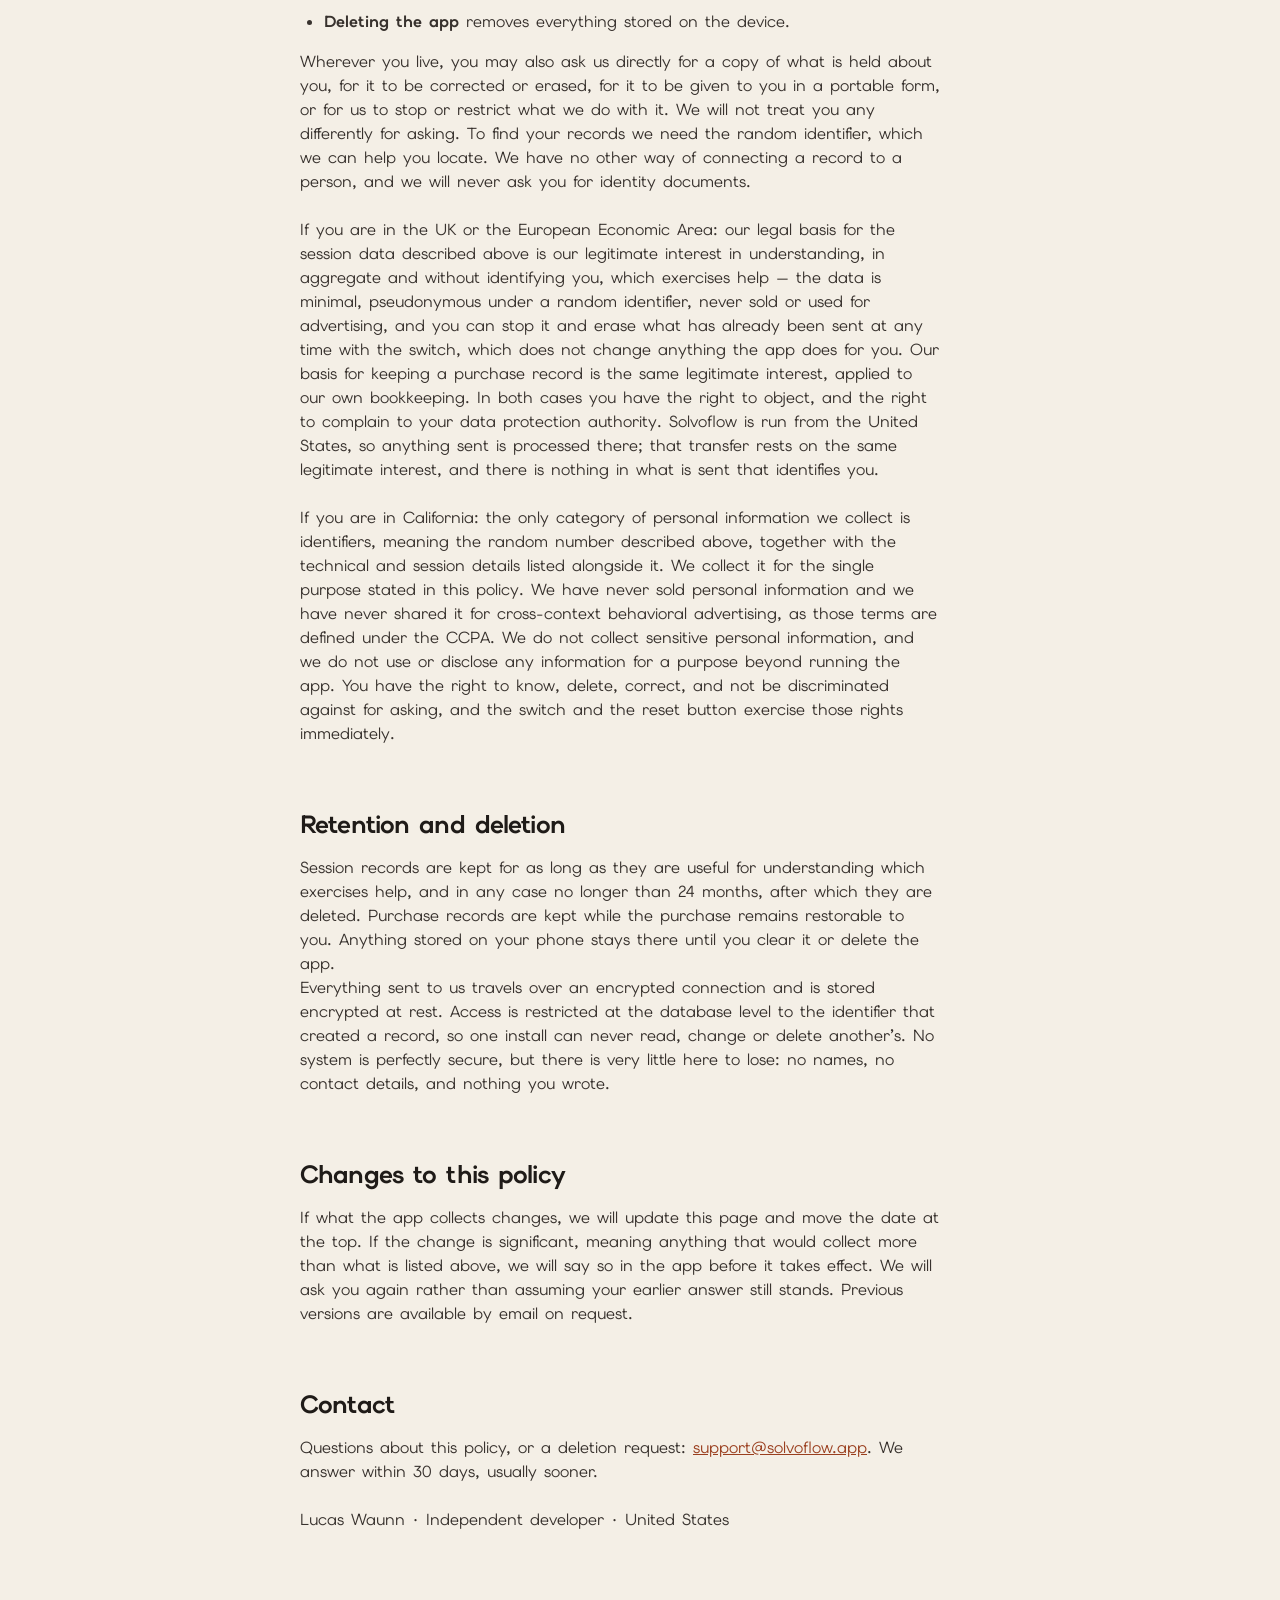
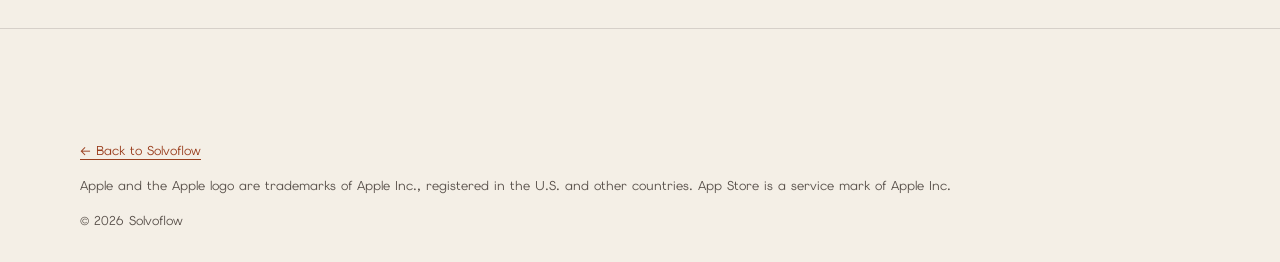
==== commit 14ca33b2: "updating privacy and terms sheets" ====
--- a/privacy.html
+++ b/privacy.html
@@ -33,15 +33,16 @@
   <main id="main" class="container">
     <div class="legal-main">
       <h1>Privacy Policy</h1>
-      <p class="legal-updated">Last updated: August 31, 2026</p>
+      <p class="legal-updated">Last updated: September 9, 2026</p>
 
       <h2>What is Solvoflow?</h2>
       <p>
-        Solvoflow offers the ability to work through anxiety when you need to. 
-        The app contains a variety of tools; unwinding, pacing, coloring, muscle relaxation, 
-        soundscapes, and short games. The Solvoflow app also includes a home screen widget so 
-        you may open up a session from there. This is the official Privacy Policy for the 
-        Solvoflow App and this Website, explaining all that the app does with user data.
+        Solvoflow offers the ability to work through anxiety when you need to. A session asks
+        how you are feeling, takes you through a few short exercises, and asks how you are
+        feeling at the end. The exercises are also there to use on their own, with no session
+        and no questions. The app additionally lists crisis and support numbers for the
+        country you pick. This is the official Privacy Policy for the Solvoflow App and this
+        Website, explaining all that the app does with user data.
       </p>
       <p>
         Lucas Waunn is the creator and operator of the Solvoflow app. He is an independent developer 
@@ -58,9 +59,9 @@
         email address, or a password. Data is stored anonymously in our database if you choose to do so.
         This is to know what works and what doesn't within the app. We are always striving to make the app 
         better, and so collecting this anonymous data will help us know what helps with anxiety and what 
-        doesn't. The one exercise that takes typing &mdash; reframing an anxious thought &mdash; keeps
-        what you write in memory only, for as long as you are on that screen. It is never
-        written to your device's storage and never sent to us.
+        doesn't. Where an exercise gives you something to type, what you write is kept in memory
+        only, for as long as that exercise is open, so you can walk back a step without losing
+        it. It is never written to your device's storage and never sent to us.
       </p>
       <p>
         No advertisements exist within Solvoflow. No Advertising Identifiers are utilized. Additionally, 
@@ -71,10 +72,11 @@
       <h2>What Solvoflow collects</h2>
       <p>
         Solvoflow has one switch, <em>Share how the sessions go</em>. It is on by default.
-        The first time you open the app, you are shown exactly what it sends and given the
-        chance to turn it off before you continue, and it lives in the &#9432; menu on every
-        screen afterwards so you can change your mind at any time. While it is on, the app
-        sends the following and nothing else:
+        The first time you open the app &mdash; right after the country question, which never
+        leaves your phone &mdash; you are shown exactly what it sends, with the switch itself
+        on that panel, so you can turn it off before you go any further. Afterwards it lives
+        in Settings, behind the gear in the top corner of every screen, so you can change
+        your mind at any time. While it is on, the app sends the following and nothing else:
       </p>
       <ul>
         <li>
@@ -87,15 +89,15 @@
           connecting the two.
         </li>
         <li>
-          <strong>Basic technical details, alongside that identifier:</strong> Your operating system 
-          version, the app version, when the identifier was created, when the app was last opened, 
-          and whether the switch is on.
+          <strong>Basic technical details, alongside that identifier:</strong> which platform
+          the app is running on, your operating system version, the app version, when the
+          identifier was created, when the app was last opened, and whether the switch is on.
         </li>
         <li>
           <strong>One record per finished session:</strong> the two mood ratings (how you felt 
-          before or after the session), what kind of anxiety made you open the app, which exercise, 
-          game or closing step you did, and when the session started and ended. The exercises are 
-          recorded as internal identifiers, not as any words you wrote or read.
+          before or after the session), what kind of anxiety made you open the app, which
+          exercises you did, when the session started and ended, and the app version. The
+          exercises are recorded as internal identifiers, not as any words you wrote or read.
         </li>
       </ul>
       <p>
@@ -113,9 +115,30 @@
         <li><strong>No free text.</strong> Nothing you write in an exercise is transmitted, and no human being reads anything you do in the app.</li>
         <li><strong>No advertising or device identifiers.</strong> No IDFA, no Android Advertising ID, no fingerprinting.</li>
         <li><strong>No contacts, photos, camera, calendar, or Health data.</strong> The app never asks for these and never reads them.</li>
-        <li><strong>No recording.</strong> Your phone may list Solvoflow as declaring microphone access. That comes from the audio library that plays the soundscapes, which declares the permission whether or not an app records. Solvoflow does not record audio, contains no code that could, and nothing from a microphone is stored or sent.</li>
+        <li><strong>No recording.</strong> Your phone may list Solvoflow as declaring microphone access. That comes from the audio library the app uses to play sound, which declares the permission whether or not an app records. Solvoflow does not record audio, contains no code that could, and nothing from a microphone is stored or sent.</li>
         <li><strong>No push notifications.</strong> The app has no ability to send you any.</li>
       </ul>
+
+      <h2>What stays on your phone</h2>
+      <p>
+        Separately from anything sent, the app writes a small amount down on the device itself
+        so it behaves sensibly the next time you open it. None of this is transmitted, and all
+        of it is cleared by <em>Reset my data</em> or by deleting the app:
+      </p>
+      <ul>
+        <li>Your settings, such as light or dark appearance and reduced motion.</li>
+        <li>The country you picked for crisis numbers, and your answer to the sharing switch.</li>
+        <li>The last few sessions &mdash; the two ratings and what you did &mdash; which is what lets the app suggest something other than what it suggested last time.</li>
+        <li>The times you recently opened the app: at most eight timestamps, and only those from the last twelve hours, so the app can tell a hard day from a first visit. Nothing on screen currently changes because of it.</li>
+        <li>Anything you have left part-way through in an exercise, so it is still where you left it when you come back.</li>
+        <li>A note that your Plus unlock is held, so the shelf is not locked while the store is being asked.</li>
+        <li>Session records still waiting to be sent, if the sharing switch is on and the phone was offline. A dozen at most.</li>
+      </ul>
+      <p>
+        Anything Solvoflow places outside the app itself shows the same fixed wording to
+        everybody. It reads nothing from your sessions and sends nothing anywhere; tapping it
+        opens the app.
+      </p>
 
       <h2>Analytics, crash reporting and third parties</h2>
       <p>
@@ -150,9 +173,12 @@
         Solvoflow also shows crisis and support numbers for the country you pick. Tapping one
         hands the number to your phone&rsquo;s dialer or messaging app, and the directory link
         opens <a href="https://findahelpline.com" rel="noopener">findahelpline.com</a> in your
-        browser. We are not part of those calls, messages or pages, we never learn that you
-        made one, and nothing comes back to us from them. Once you leave the app, the privacy
-        policy of whoever you contacted applies.
+        browser. A second, non-urgent sheet &mdash; <em>Need something more?</em> &mdash; links
+        out to national health services and to therapy, warmline and treatment directories for
+        the country you picked, which also open in your browser. We are not part of those
+        calls, messages or pages, we never learn that you made one, and nothing comes back to
+        us from them. Once you leave the app, the privacy policy of whoever you contacted
+        applies.
       </p>
 
       <h2>Purchases</h2>
@@ -197,15 +223,18 @@
       <p>The fastest route is inside the app, and it does not involve us at all:</p>
       <ul>
         <li>
-          <strong>The sharing switch</strong>, in the &#9432; menu on every screen, stops
-          anything further being sent, discards whatever was waiting to be sent, and tells our
-          server to delete the session records already held under your random identifier.
+          <strong>The sharing switch</strong>, in Settings behind the gear in the top corner
+          of every screen, stops anything further being sent, discards whatever was waiting to
+          be sent, and tells our server to delete the session records already held under your
+          random identifier.
         </li>
         <li>
           <strong>Reset my data</strong>, in Settings, does all of that and additionally
-          clears everything the app has kept on your phone: your settings, your country, your
-          recent sessions, and your coloring pages. Purchases are kept so they can still be
-          restored to you.
+          clears everything the app has kept on your phone, meaning every item under
+          <em>What stays on your phone</em> above. That includes this phone&rsquo;s note that your Plus unlock is held &mdash;
+          but the purchase itself lives with your Apple ID, not with us, and the app asks
+          Apple for it again the next time it opens. You do not lose it and you do not have to
+          buy it again.
         </li>
         <li>
           <strong>Deleting the app</strong> removes everything stored on the device.
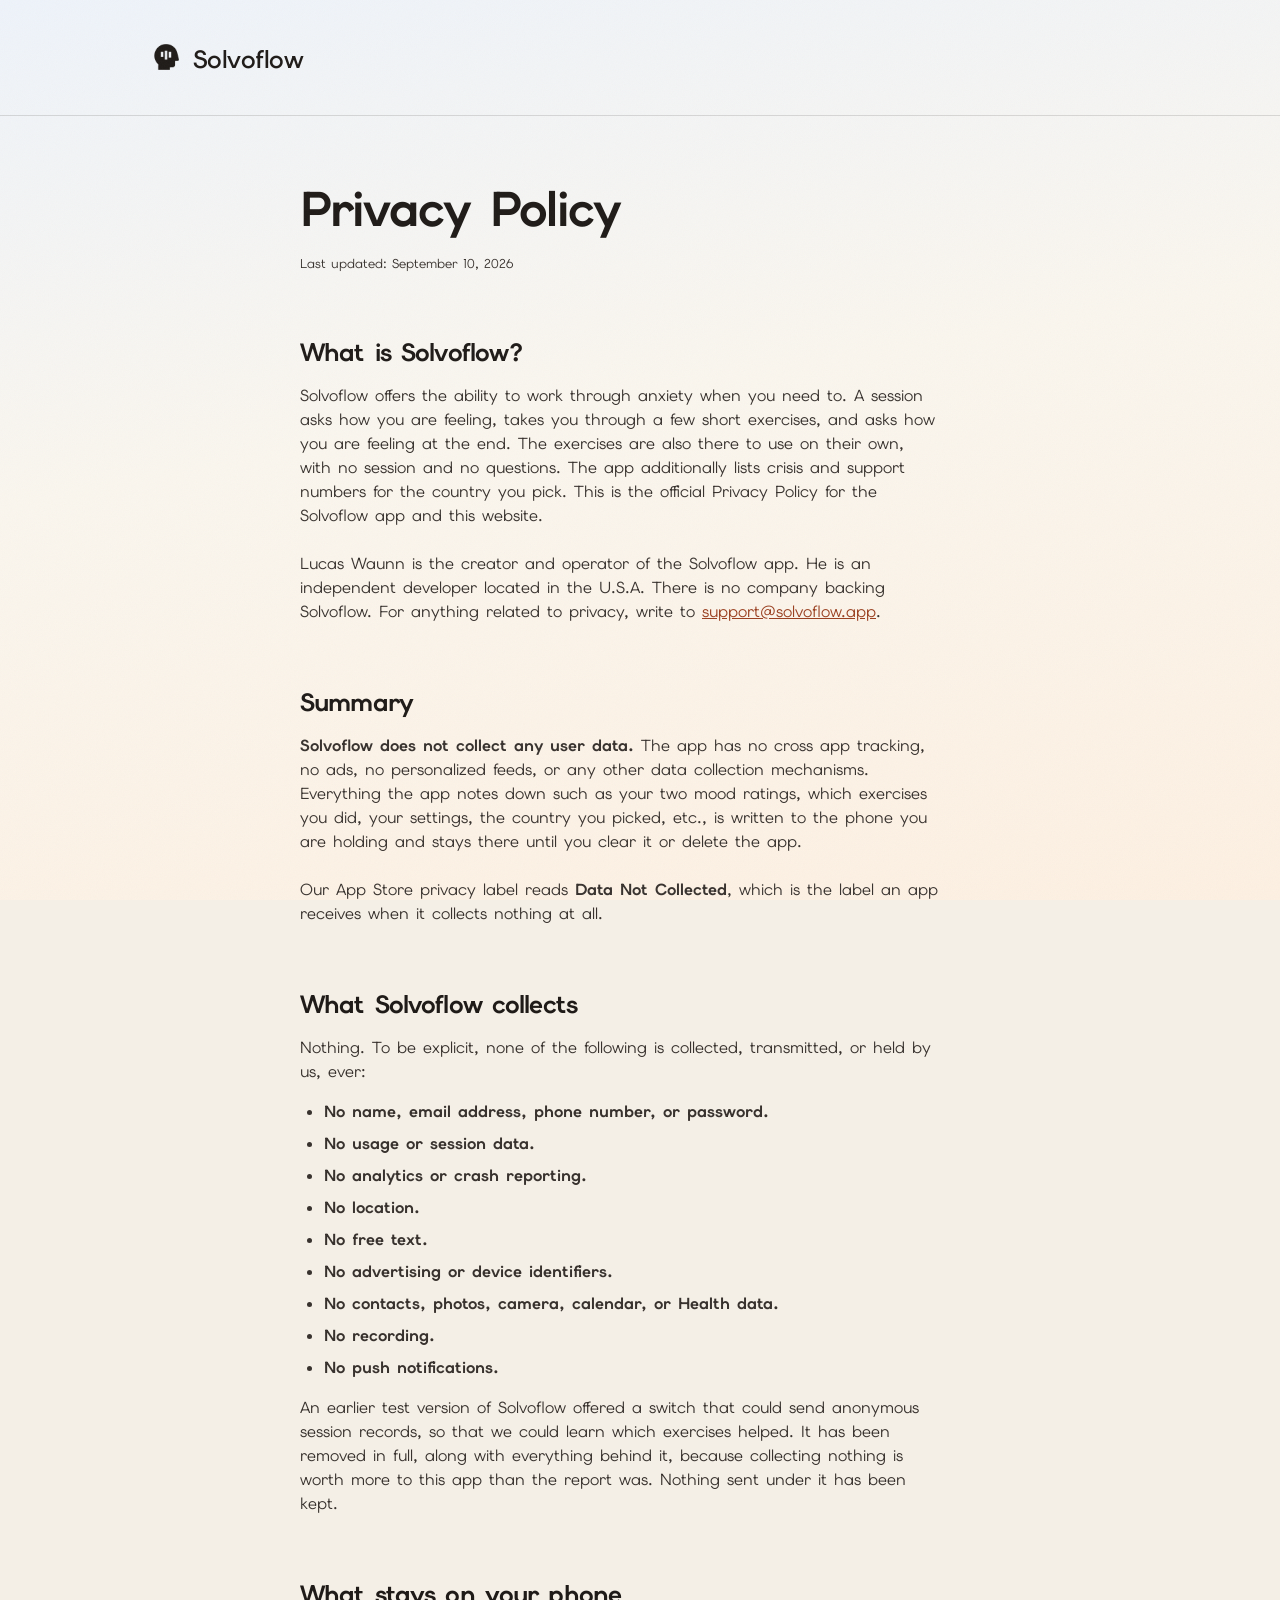
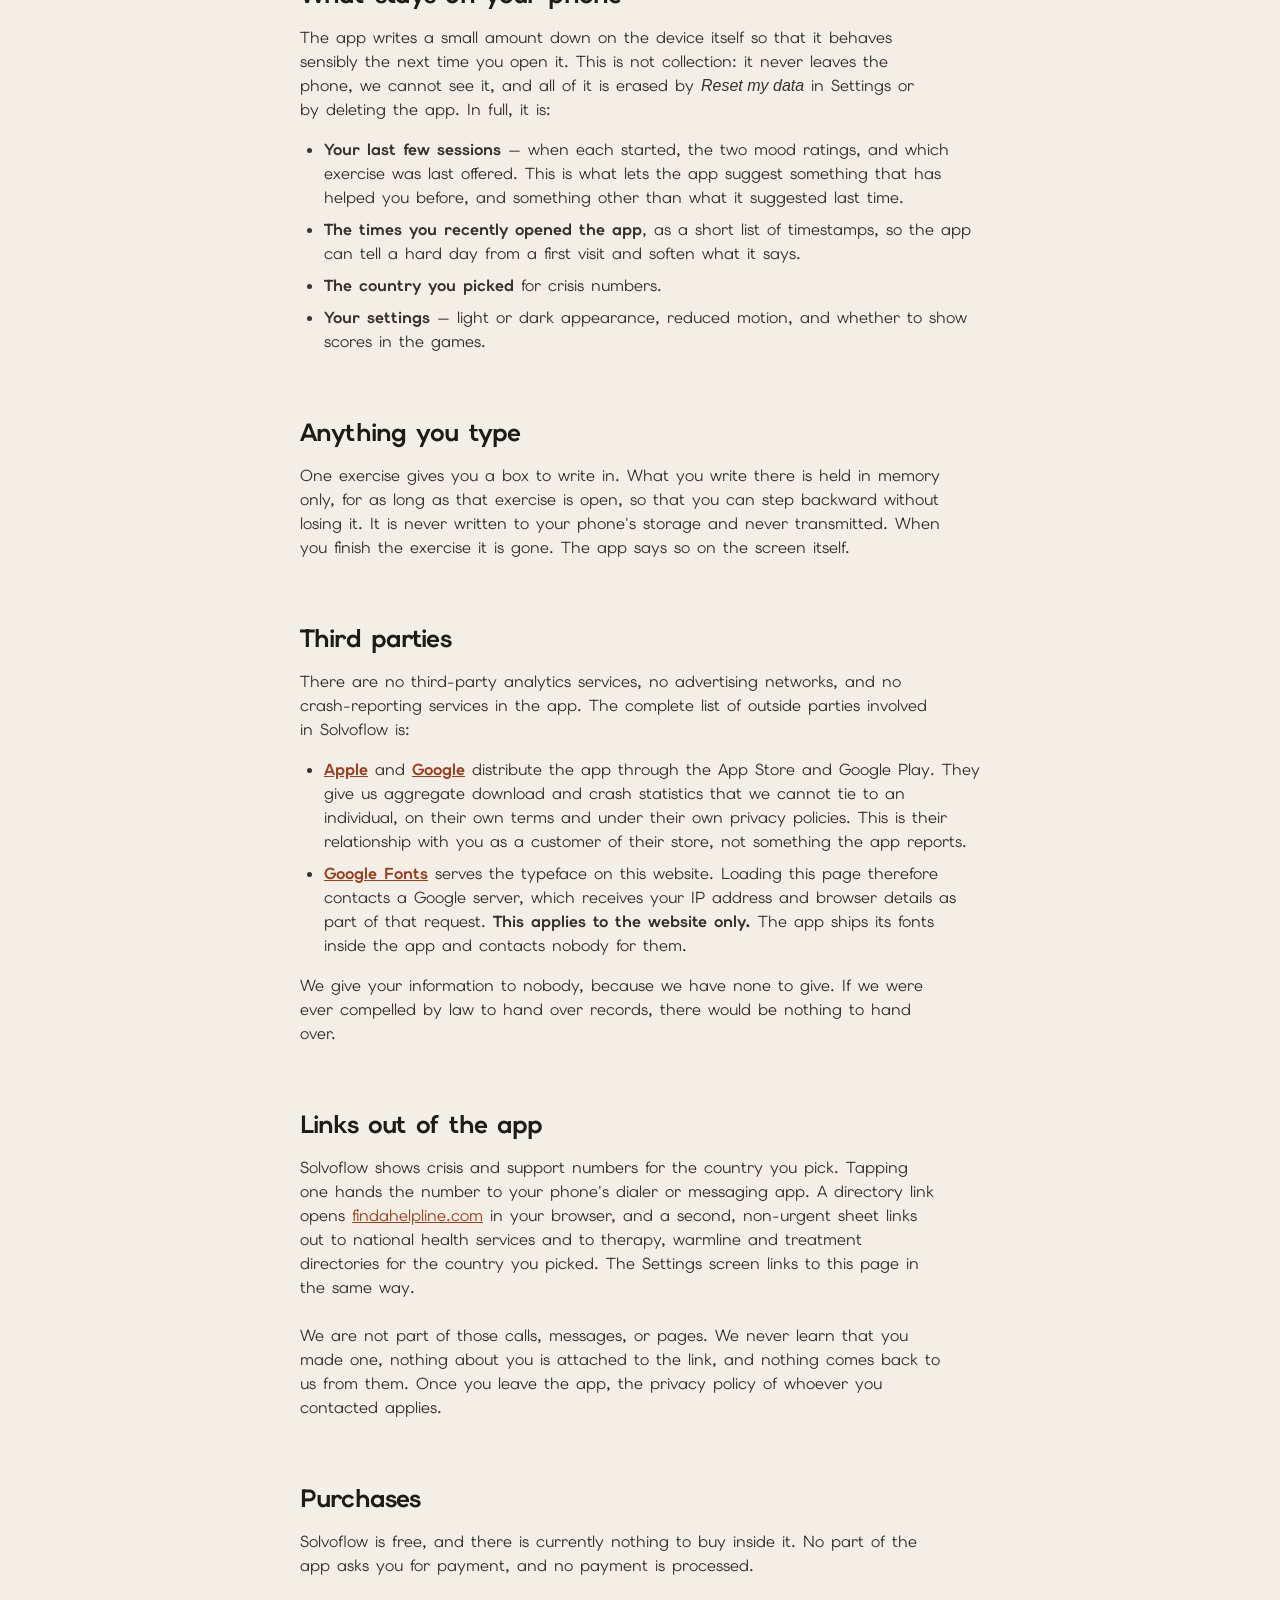
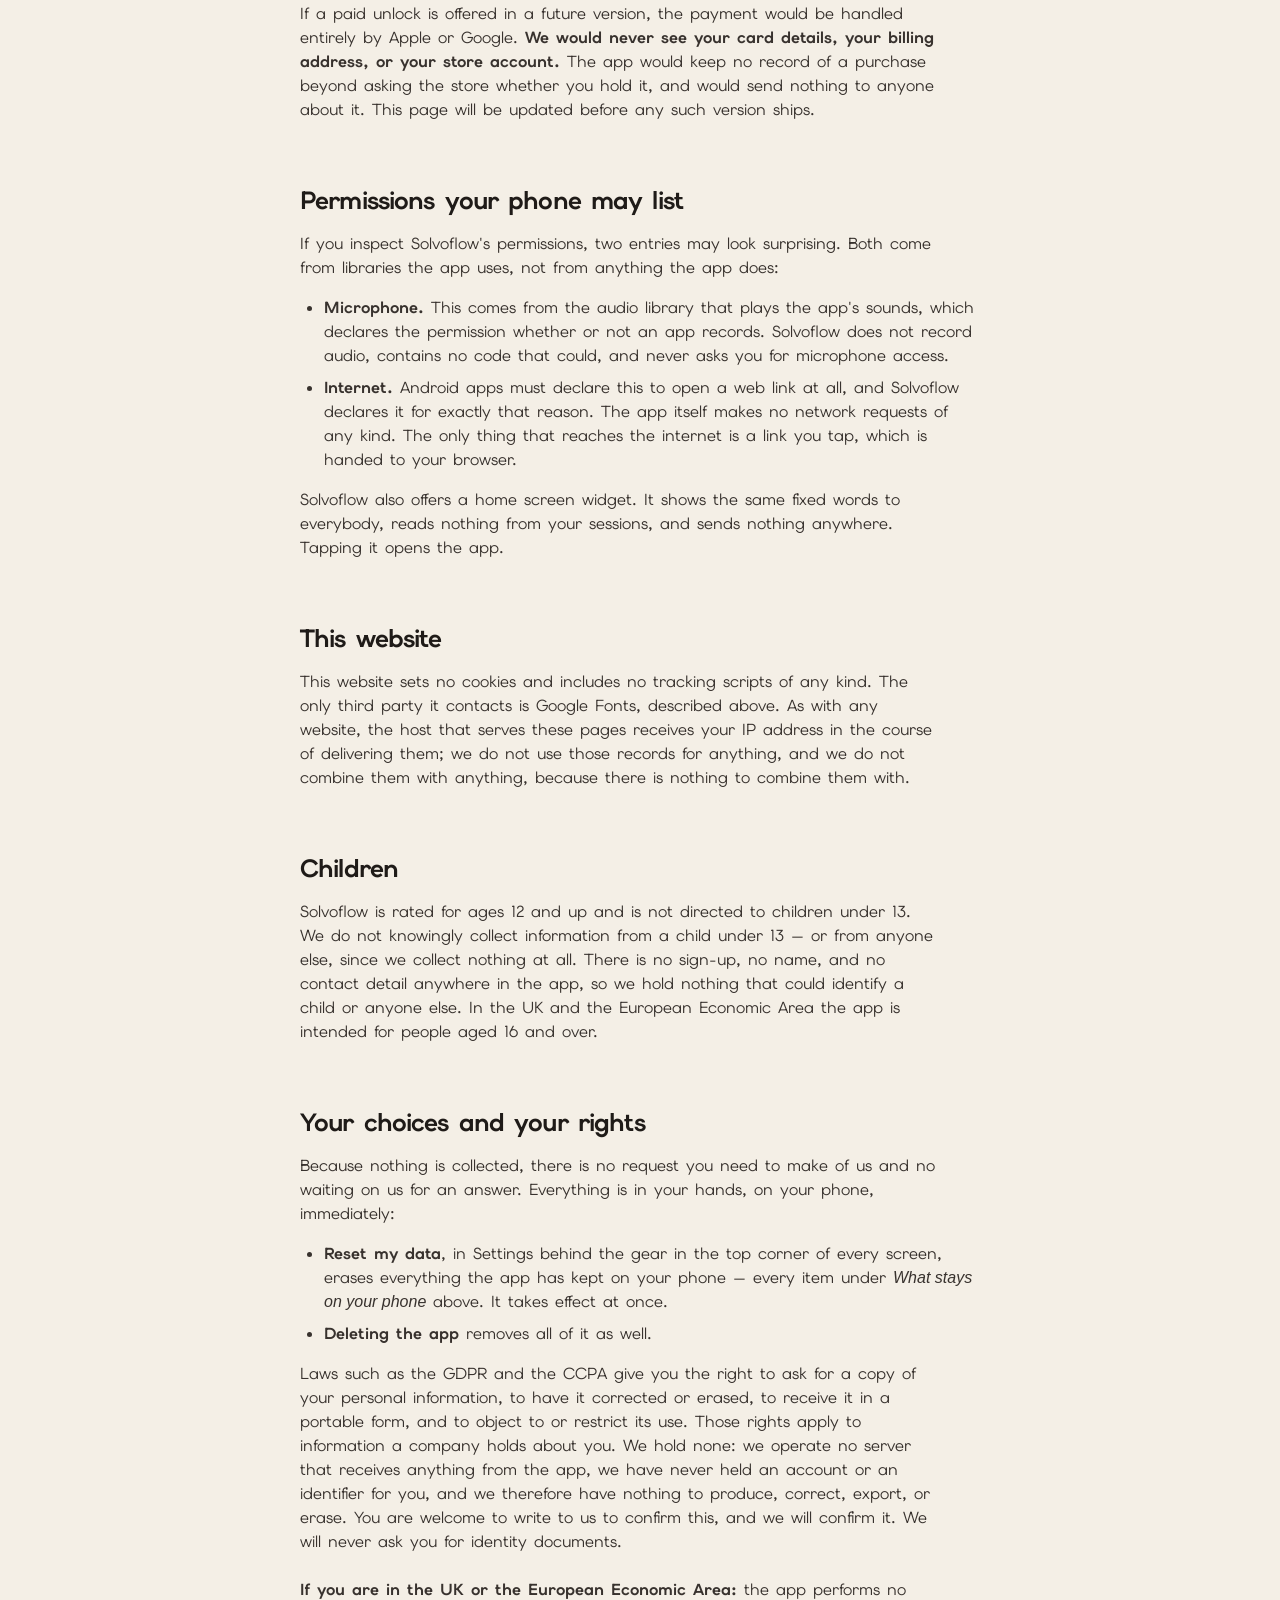
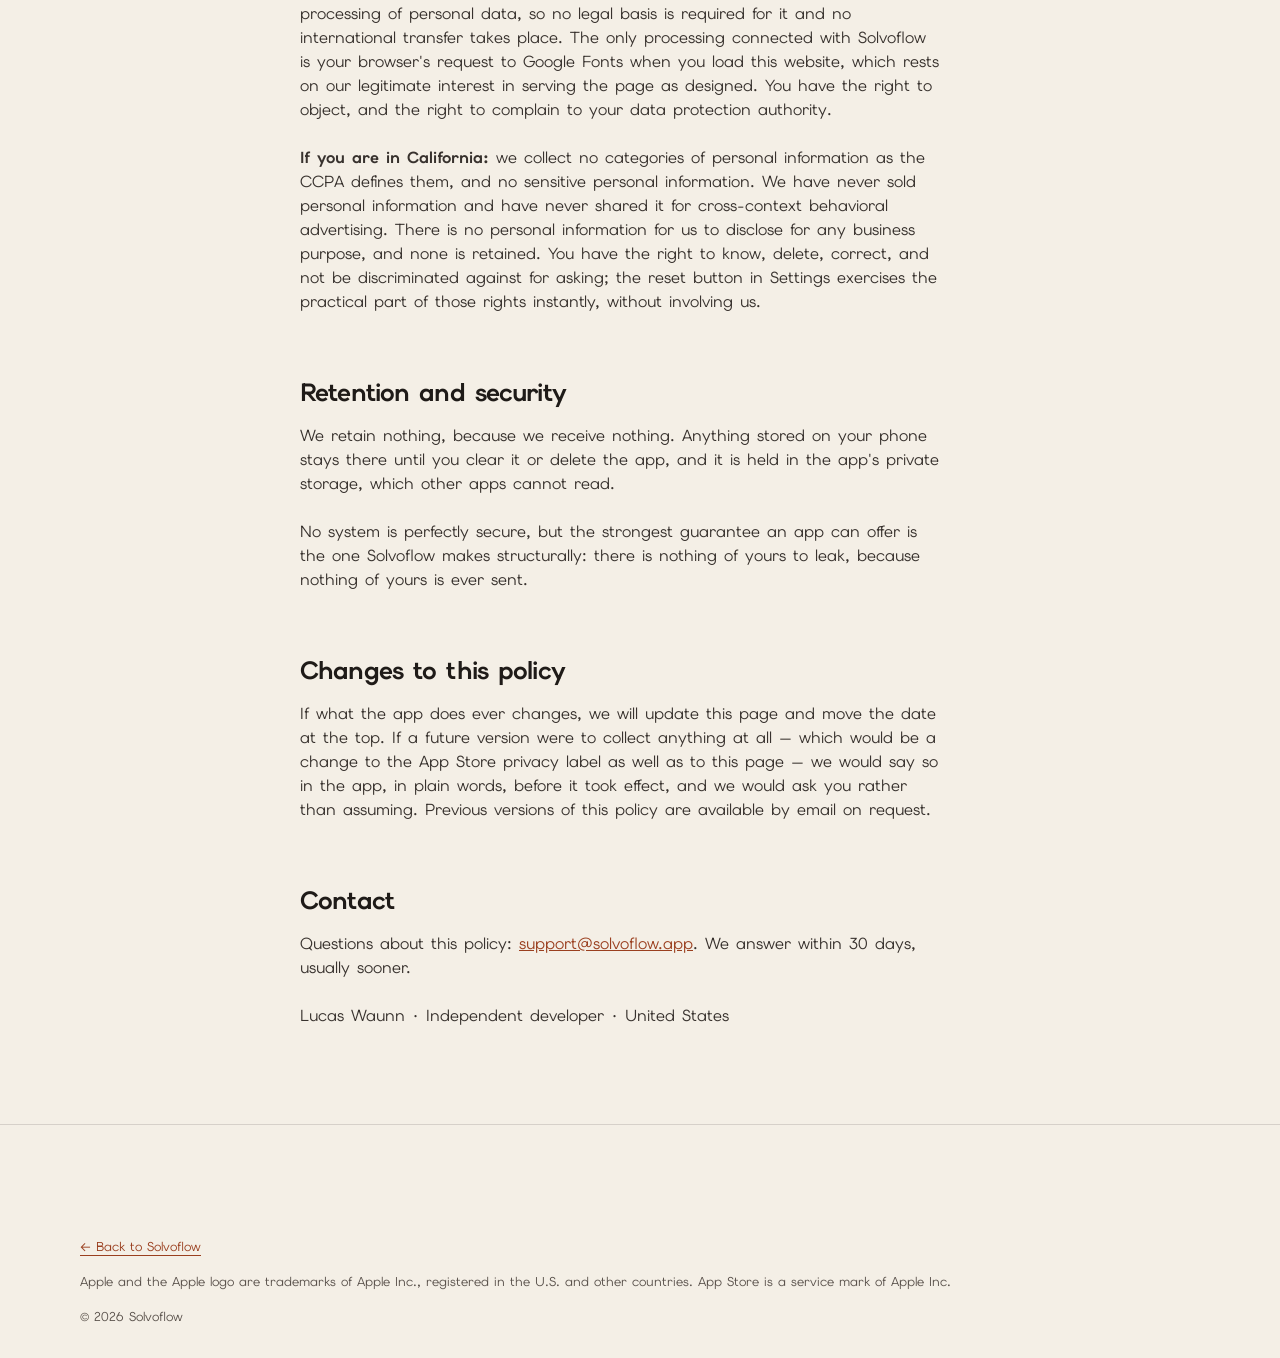
==== commit 51dc3a87: "Editing privacy policy so there are no mentions of data collection or databases" ====
--- a/privacy.html
+++ b/privacy.html
@@ -12,11 +12,11 @@
   <link href="https://fonts.googleapis.com/css2?family=Elms+Sans:ital,wght@0,300..700;1,300..700&display=swap" rel="stylesheet">
   <link rel="stylesheet" href="styles/style.css">
 
-  <link rel="icon" type="image/png" href="assets/web/icon-32.png" sizes="32x32">
-  <link rel="icon" type="image/png" href="assets/web/icon-16.png" sizes="16x16">
-  <link rel="icon" type="image/png" href="assets/web/icon-192.png" sizes="192x192">
-  <link rel="icon" href="assets/web/favicon.ico" sizes="any">
-  <link rel="apple-touch-icon" href="assets/web/apple-touch-icon.png">
+  <link rel="icon" type="image/png" href="assets/web/icon-32.png?v=2" sizes="32x32">
+  <link rel="icon" type="image/png" href="assets/web/icon-16.png?v=2" sizes="16x16">
+  <link rel="icon" type="image/png" href="assets/web/icon-192.png?v=2" sizes="192x192">
+  <link rel="icon" href="assets/web/favicon.ico?v=2" sizes="any">
+  <link rel="apple-touch-icon" href="assets/web/apple-touch-icon.png?v=2">
 </head>
 <body>
   <a class="skip-link" href="#main">Skip to content</a>
@@ -33,7 +33,7 @@
   <main id="main" class="container">
     <div class="legal-main">
       <h1>Privacy Policy</h1>
-      <p class="legal-updated">Last updated: September 9, 2026</p>
+      <p class="legal-updated">Last updated: September 10, 2026</p>
 
       <h2>What is Solvoflow?</h2>
       <p>
@@ -41,265 +41,243 @@
         how you are feeling, takes you through a few short exercises, and asks how you are
         feeling at the end. The exercises are also there to use on their own, with no session
         and no questions. The app additionally lists crisis and support numbers for the
-        country you pick. This is the official Privacy Policy for the Solvoflow App and this
-        Website, explaining all that the app does with user data.
-      </p>
-      <p>
-        Lucas Waunn is the creator and operator of the Solvoflow app. He is an independent developer 
-        located in the U.S.A. There is no company backing Solvoflow. As such, 
-        Lucas Waunn is considered the Controller of the very limited amount of Information (see below) 
-        used in the app. For all things related to Privacy please send an e-mail to 
+        country you pick. This is the official Privacy Policy for the Solvoflow app and this
+        website.
+      </p>
+      <br>
+      <p>
+        Lucas Waunn is the creator and operator of the Solvoflow app. He is an independent
+        developer located in the U.S.A. There is no company backing Solvoflow. For anything
+        related to privacy, write to
         <a href="mailto:support@solvoflow.app">support@solvoflow.app</a>.
       </p>
 
       <h2>Summary</h2>
       <p>
-        There is no sign-up required to use the app, nor will you have to log-in to access its features. 
-        Your identity as a user will remain anonymous to us. You will never provide us with a name, an 
-        email address, or a password. Data is stored anonymously in our database if you choose to do so.
-        This is to know what works and what doesn't within the app. We are always striving to make the app 
-        better, and so collecting this anonymous data will help us know what helps with anxiety and what 
-        doesn't. Where an exercise gives you something to type, what you write is kept in memory
-        only, for as long as that exercise is open, so you can walk back a step without losing
-        it. It is never written to your device's storage and never sent to us.
-      </p>
-      <p>
-        No advertisements exist within Solvoflow. No Advertising Identifiers are utilized. Additionally, 
-        Solvoflow has implemented no cross-app/website tracking. We do not sell your Personal Data, nor do 
-        we utilize it for advertisement purposes.
+        <strong>Solvoflow does not collect any user data.</strong> The app has no cross app tracking, 
+        no ads, no personalized feeds, or any other data collection mechanisms. Everything the app 
+        notes down such as your two mood ratings, which exercises you did, your settings, the 
+        country you picked, etc., is written to the phone you are holding and stays there until 
+        you clear it or delete the app.
+      </p>
+      <br>
+      <p>
+        Our App Store privacy label reads <strong>Data Not Collected</strong>, which is the label
+        an app receives when it collects nothing at all.
       </p>
 
       <h2>What Solvoflow collects</h2>
       <p>
-        Solvoflow has one switch, <em>Share how the sessions go</em>. It is on by default.
-        The first time you open the app &mdash; right after the country question, which never
-        leaves your phone &mdash; you are shown exactly what it sends, with the switch itself
-        on that panel, so you can turn it off before you go any further. Afterwards it lives
-        in Settings, behind the gear in the top corner of every screen, so you can change
-        your mind at any time. While it is on, the app sends the following and nothing else:
-      </p>
-      <ul>
-        <li>
-          <strong>A random identifier.</strong> It is generated on your device the first time
-          anything is sent, and it is registered with our database as an anonymous sign-in,
-          which is how the database keeps one install&rsquo;s records apart from another&rsquo;s.
-          There is no profile behind it (meaning no name, password, or email). It is not
-          your Apple ID, not your device ID, and not an advertising identifier. It does not
-          survive deleting the app: a reinstall is a new number, and we have no way of
-          connecting the two.
-        </li>
-        <li>
-          <strong>Basic technical details, alongside that identifier:</strong> which platform
-          the app is running on, your operating system version, the app version, when the
-          identifier was created, when the app was last opened, and whether the switch is on.
-        </li>
-        <li>
-          <strong>One record per finished session:</strong> the two mood ratings (how you felt 
-          before or after the session), what kind of anxiety made you open the app, which
-          exercises you did, when the session started and ended, and the app version. The
-          exercises are recorded as internal identifiers, not as any words you wrote or read.
-        </li>
-      </ul>
-      <p>
-        We use that for one purpose: working out which exercises help, so the app can offer
-        better ones. We read it in aggregate, as averages across everybody, rather than as
-        individual records, and nothing in it identifies you. If a session finishes while your
-        phone is offline, the record waits on the device and is sent the next time the app has
-        a connection. At most a dozen wait at a time; past that the oldest are dropped rather
-        than piling up.
-      </p>
-      <p>To be explicit about what is <em>not</em> collected, ever:</p>
-      <ul>
-        <li><strong>No name, email address, phone number, or password.</strong> There is nothing to sign up for and no credentials to lose.</li>
-        <li><strong>No location.</strong> Not GPS, not Wi-Fi, not an IP-based estimate. Not even the country you pick for crisis numbers, which never leaves your phone.</li>
-        <li><strong>No free text.</strong> Nothing you write in an exercise is transmitted, and no human being reads anything you do in the app.</li>
-        <li><strong>No advertising or device identifiers.</strong> No IDFA, no Android Advertising ID, no fingerprinting.</li>
-        <li><strong>No contacts, photos, camera, calendar, or Health data.</strong> The app never asks for these and never reads them.</li>
-        <li><strong>No recording.</strong> Your phone may list Solvoflow as declaring microphone access. That comes from the audio library the app uses to play sound, which declares the permission whether or not an app records. Solvoflow does not record audio, contains no code that could, and nothing from a microphone is stored or sent.</li>
-        <li><strong>No push notifications.</strong> The app has no ability to send you any.</li>
-      </ul>
+        Nothing. To be explicit, none of the following is collected, transmitted, or held by us,
+        ever:
+      </p>
+      <ul>
+        <li><strong>No name, email address, phone number, or password.</strong></li>
+        <li><strong>No usage or session data.</strong></li>
+        <li><strong>No analytics or crash reporting.</strong></li>
+        <li><strong>No location.</strong></li>
+        <li><strong>No free text.</strong></li>
+        <li><strong>No advertising or device identifiers.</strong></li>
+        <li><strong>No contacts, photos, camera, calendar, or Health data.</strong></li>
+        <li><strong>No recording.</strong></li>
+        <li><strong>No push notifications.</strong></li>
+      </ul>
+      <p>
+        An earlier test version of Solvoflow offered a switch that could send anonymous session
+        records, so that we could learn which exercises helped. It has been removed in full, along
+        with everything behind it, because collecting nothing is worth more to this app than the
+        report was. Nothing sent under it has been kept.
+      </p>
 
       <h2>What stays on your phone</h2>
       <p>
-        Separately from anything sent, the app writes a small amount down on the device itself
-        so it behaves sensibly the next time you open it. None of this is transmitted, and all
-        of it is cleared by <em>Reset my data</em> or by deleting the app:
-      </p>
-      <ul>
-        <li>Your settings, such as light or dark appearance and reduced motion.</li>
-        <li>The country you picked for crisis numbers, and your answer to the sharing switch.</li>
-        <li>The last few sessions &mdash; the two ratings and what you did &mdash; which is what lets the app suggest something other than what it suggested last time.</li>
-        <li>The times you recently opened the app: at most eight timestamps, and only those from the last twelve hours, so the app can tell a hard day from a first visit. Nothing on screen currently changes because of it.</li>
-        <li>Anything you have left part-way through in an exercise, so it is still where you left it when you come back.</li>
-        <li>A note that your Plus unlock is held, so the shelf is not locked while the store is being asked.</li>
-        <li>Session records still waiting to be sent, if the sharing switch is on and the phone was offline. A dozen at most.</li>
-      </ul>
-      <p>
-        Anything Solvoflow places outside the app itself shows the same fixed wording to
-        everybody. It reads nothing from your sessions and sends nothing anywhere; tapping it
-        opens the app.
-      </p>
-
-      <h2>Analytics, crash reporting and third parties</h2>
-      <p>
-        There are no third-party analytics services, no advertising SDKs, and no
+        The app writes a small amount down on the device itself so that it behaves sensibly the
+        next time you open it. This is not collection: it never leaves the phone, we cannot see
+        it, and all of it is erased by <em>Reset my data</em> in Settings or by deleting the app.
+        In full, it is:
+      </p>
+      <ul>
+        <li><strong>Your last few sessions</strong> &mdash; when each started, the two mood ratings, and which exercise was last offered. This is what lets the app suggest something that has helped you before, and something other than what it suggested last time.</li>
+        <li><strong>The times you recently opened the app</strong>, as a short list of timestamps, so the app can tell a hard day from a first visit and soften what it says.</li>
+        <li><strong>The country you picked</strong> for crisis numbers.</li>
+        <li><strong>Your settings</strong> &mdash; light or dark appearance, reduced motion, and whether to show scores in the games.</li>
+      </ul>
+
+      <h2>Anything you type</h2>
+      <p>
+        One exercise gives you a box to write in. What you write there is held in memory only,
+        for as long as that exercise is open, so that you can step backward without losing it.
+        It is never written to your phone's storage and never transmitted. When you finish the
+        exercise it is gone. The app says so on the screen itself.
+      </p>
+
+      <h2>Third parties</h2>
+      <p>
+        There are no third-party analytics services, no advertising networks, and no
         crash-reporting services in the app. The complete list of outside parties involved in
         Solvoflow is:
       </p>
       <ul>
         <li>
-          <strong><a href="https://supabase.com/privacy" rel="noopener">Supabase</a></strong>
-          hosts the database that receives the session records described above, and issues the
-          random identifier. They process it on our instructions only.
-        </li>
-        <li>
-          <strong><a href="https://www.apple.com/legal/privacy/" rel="noopener">Apple</a></strong>
-          distributes the app and processes any purchase. Apple gives us aggregate download,
-          sales and crash statistics that we cannot tie to an individual, on their own terms.
+          <strong><a href="https://www.apple.com/legal/privacy/" rel="noopener">Apple</a></strong> and
+          <strong><a href="https://policies.google.com/privacy" rel="noopener">Google</a></strong>
+          distribute the app through the App Store and Google Play. They give us aggregate
+          download and crash statistics that we cannot tie to an individual, on their own terms
+          and under their own privacy policies. This is their relationship with you as a customer
+          of their store, not something the app reports.
         </li>
         <li>
           <strong><a href="https://policies.google.com/privacy" rel="noopener">Google Fonts</a></strong>
           serves the typeface on this website. Loading this page therefore contacts a Google
           server, which receives your IP address and browser details as part of that request.
-          This applies to the website only. The app ships its fonts inside the app and
-          contacts nobody for them.
-        </li>
-      </ul>
-      <p>
-        We give your information to nobody else. We would disclose it if the law required it
-        of us, and we would tell you wherever we are permitted to.
-      </p>
-      <p>
-        Solvoflow also shows crisis and support numbers for the country you pick. Tapping one
-        hands the number to your phone&rsquo;s dialer or messaging app, and the directory link
-        opens <a href="https://findahelpline.com" rel="noopener">findahelpline.com</a> in your
-        browser. A second, non-urgent sheet &mdash; <em>Need something more?</em> &mdash; links
-        out to national health services and to therapy, warmline and treatment directories for
-        the country you picked, which also open in your browser. We are not part of those
-        calls, messages or pages, we never learn that you made one, and nothing comes back to
-        us from them. Once you leave the app, the privacy policy of whoever you contacted
-        applies.
+          <strong>This applies to the website only.</strong> The app ships its fonts inside the app
+          and contacts nobody for them.
+        </li>
+      </ul>
+      <p>
+        We give your information to nobody, because we have none to give. If we were ever
+        compelled by law to hand over records, there would be nothing to hand over.
+      </p>
+
+      <h2>Links out of the app</h2>
+      <p>
+        Solvoflow shows crisis and support numbers for the country you pick. Tapping one hands
+        the number to your phone's dialer or messaging app. A directory link opens
+        <a href="https://findahelpline.com" rel="noopener">findahelpline.com</a> in your browser,
+        and a second, non-urgent sheet links out to national health services and to therapy,
+        warmline and treatment directories for the country you picked. The Settings screen links
+        to this page in the same way.
+      </p>
+      <br>
+      <p>
+        We are not part of those calls, messages, or pages. We never learn that you made one,
+        nothing about you is attached to the link, and nothing comes back to us from them. Once
+        you leave the app, the privacy policy of whoever you contacted applies.
       </p>
 
       <h2>Purchases</h2>
       <p>
-        Solvoflow is free to start, with a one-time paid unlock for additional content. The
-        payment is handled entirely by Apple. <strong>We never see your card details, your
-        billing address, or your Apple account.</strong>
-      </p>
-      <p>
-        Restoring your unlock, on this device or a new one, is handled directly by Apple from
-        your Apple ID&rsquo;s own purchase history. It does not depend on anything we store, and
-        works whether or not data sharing is on.
-      </p>
-      <p>
-        If data sharing is on at the moment a purchase settles, we additionally keep our own
-        record of it &mdash; which product, Apple&rsquo;s transaction identifier, and the time,
-        filed under the same random identifier described above. This is bookkeeping only: we
-        use it to understand purchases in aggregate, never to decide what is unlocked. If
-        sharing is off at the time of purchase, no such record reaches us. If you turn sharing
-        off afterwards, a record already sent is kept rather than deleted, unlike session
-        records, so our bookkeeping stays accurate &mdash; this has no effect on your ability to
-        restore the purchase, since that was never tied to it. Refunds and receipts are handled
-        by Apple under
-        <a href="https://www.apple.com/legal/privacy/" rel="noopener">Apple&rsquo;s privacy policy</a>.
+        Solvoflow is free, and there is currently nothing to buy inside it. No part of the app
+        asks you for payment, and no payment is processed.
+      </p>
+      <br>
+      <p>
+        If a paid unlock is offered in a future version, the payment would be handled entirely by
+        Apple or Google. <strong>We would never see your card details, your billing address, or
+        your store account.</strong> The app would keep no record of a purchase beyond asking the
+        store whether you hold it, and would send nothing to anyone about it. This page will be
+        updated before any such version ships.
+      </p>
+
+      <h2>Permissions your phone may list</h2>
+      <p>
+        If you inspect Solvoflow's permissions, two entries may look surprising. Both come from
+        libraries the app uses, not from anything the app does:
+      </p>
+      <ul>
+        <li>
+          <strong>Microphone.</strong> This comes from the audio library that plays the app's
+          sounds, which declares the permission whether or not an app records. Solvoflow does not
+          record audio, contains no code that could, and never asks you for microphone access.
+        </li>
+        <li>
+          <strong>Internet.</strong> Android apps must declare this to open a web link at all, and
+          Solvoflow declares it for exactly that reason. The app itself makes no network requests
+          of any kind. The only thing that reaches the internet is a link you tap, which is handed
+          to your browser.
+        </li>
+      </ul>
+      <p>
+        Solvoflow also offers a home screen widget. It shows the same fixed words to everybody,
+        reads nothing from your sessions, and sends nothing anywhere. Tapping it opens the app.
+      </p>
+
+      <h2>This website</h2>
+      <p>
+        This website sets no cookies and includes no tracking scripts of any
+        kind. The only third party it contacts is Google Fonts, described above. As with any
+        website, the host that serves these pages receives your IP address in the course of
+        delivering them; we do not use those records for anything, and we do not combine them
+        with anything, because there is nothing to combine them with.
       </p>
 
       <h2>Children</h2>
       <p>
-        Solvoflow is rated for ages 12 and up and is not directed to children under 13. We do
-        not knowingly collect information from a child under 13. Because there is no sign-up,
-        no name and no contact detail anywhere in the app, we hold nothing that could identify
-        one. In the UK and the European Economic Area the app is intended for people aged 16
-        and over.
-      </p>
-      <br>
-      <p>
-        If you believe a child has used the app and you would like the associated record
-        removed, write to us and we will delete it.
+        Solvoflow is rated for ages 12 and up and is not directed to children under 13. We do not
+        knowingly collect information from a child under 13 &mdash; or from anyone else, since we
+        collect nothing at all. There is no sign-up, no name, and no contact detail anywhere in
+        the app, so we hold nothing that could identify a child or anyone else. In the UK and the
+        European Economic Area the app is intended for people aged 16 and over.
       </p>
 
       <h2>Your choices and your rights</h2>
-      <p>The fastest route is inside the app, and it does not involve us at all:</p>
-      <ul>
-        <li>
-          <strong>The sharing switch</strong>, in Settings behind the gear in the top corner
-          of every screen, stops anything further being sent, discards whatever was waiting to
-          be sent, and tells our server to delete the session records already held under your
-          random identifier.
-        </li>
-        <li>
-          <strong>Reset my data</strong>, in Settings, does all of that and additionally
-          clears everything the app has kept on your phone, meaning every item under
-          <em>What stays on your phone</em> above. That includes this phone&rsquo;s note that your Plus unlock is held &mdash;
-          but the purchase itself lives with your Apple ID, not with us, and the app asks
-          Apple for it again the next time it opens. You do not lose it and you do not have to
-          buy it again.
-        </li>
-        <li>
-          <strong>Deleting the app</strong> removes everything stored on the device.
-        </li>
-      </ul>
-      <p>
-        Wherever you live, you may also ask us directly for a copy of what is held about you,
-        for it to be corrected or erased, for it to be given to you in a portable form, or for
-        us to stop or restrict what we do with it. We will not treat you any differently for
-        asking. To find your records we need the random identifier, which we can help you
-        locate. We have no other way of connecting a record to a person, and we will never ask
-        you for identity documents.
-      </p>
-      <br>
-      <p>
-        If you are in the UK or the European Economic Area: our legal basis for the session
-        data described above is our legitimate interest in understanding, in aggregate and
-        without identifying you, which exercises help &mdash; the data is minimal, pseudonymous
-        under a random identifier, never sold or used for advertising, and you can stop it and
-        erase what has already been sent at any time with the switch, which does not change
-        anything the app does for you. Our basis for keeping a purchase record is the same
-        legitimate interest, applied to our own bookkeeping. In both cases you have the right
-        to object, and the right to complain to your data protection authority. Solvoflow is
-        run from the United States, so anything sent is processed there; that transfer rests on
-        the same legitimate interest, and there is nothing in what is sent that identifies you.
-      </p>
-      <br>
-      <p>
-        If you are in California: the only category of personal information we collect is
-        identifiers, meaning the random number described above, together with the technical
-        and session details listed alongside it. We collect it for the single purpose stated
-        in this policy. We have never sold personal information and we have never shared it
-        for cross-context behavioral advertising, as those terms are defined under the CCPA.
-        We do not collect sensitive personal information, and we do not use or disclose any
-        information for a purpose beyond running the app. You have the right to know, delete,
-        correct, and not be discriminated against for asking, and the switch and the reset
-        button exercise those rights immediately.
-      </p>
-
-      <h2>Retention and deletion</h2>
-      <p>
-        Session records are kept for as long as they are useful for understanding which
-        exercises help, and in any case no longer than 24 months, after which they are
-        deleted. Purchase records are kept while the purchase remains restorable to you.
-        Anything stored on your phone stays there until you clear it or delete the app.
-      </p>
-      <p>
-        Everything sent to us travels over an encrypted connection and is stored encrypted at
-        rest. Access is restricted at the database level to the identifier that created a
-        record, so one install can never read, change or delete another&rsquo;s. No system is
-        perfectly secure, but there is very little here to lose: no names, no contact details,
-        and nothing you wrote.
+      <p>
+        Because nothing is collected, there is no request you need to make of us and no waiting on
+        us for an answer. Everything is in your hands, on your phone, immediately:
+      </p>
+      <ul>
+        <li>
+          <strong>Reset my data</strong>, in Settings behind the gear in the top corner of every
+          screen, erases everything the app has kept on your phone &mdash; every item under
+          <em>What stays on your phone</em> above. It takes effect at once.
+        </li>
+        <li>
+          <strong>Deleting the app</strong> removes all of it as well.
+        </li>
+      </ul>
+      <p>
+        Laws such as the GDPR and the CCPA give you the right to ask for a copy of your personal
+        information, to have it corrected or erased, to receive it in a portable form, and to
+        object to or restrict its use. Those rights apply to information a company holds about
+        you. We hold none: we operate no server that receives anything from the app, we have never
+        held an account or an identifier for you, and we therefore have nothing to produce,
+        correct, export, or erase. You are welcome to write to us to confirm this, and we will
+        confirm it. We will never ask you for identity documents.
+      </p>
+      <br>
+      <p>
+        <strong>If you are in the UK or the European Economic Area:</strong> the app performs no
+        processing of personal data, so no legal basis is required for it and no international
+        transfer takes place. The only processing connected with Solvoflow is your browser's
+        request to Google Fonts when you load this website, which rests on our legitimate interest
+        in serving the page as designed. You have the right to object, and the right to complain
+        to your data protection authority.
+      </p>
+      <br>
+      <p>
+        <strong>If you are in California:</strong> we collect no categories of personal
+        information as the CCPA defines them, and no sensitive personal information. We have never
+        sold personal information and have never shared it for cross-context behavioral
+        advertising. There is no personal information for us to disclose for any business purpose,
+        and none is retained. You have the right to know, delete, correct, and not be discriminated
+        against for asking; the reset button in Settings exercises the practical part of those
+        rights instantly, without involving us.
+      </p>
+
+      <h2>Retention and security</h2>
+      <p>
+        We retain nothing, because we receive nothing. Anything stored on your phone stays there
+        until you clear it or delete the app, and it is held in the app's private storage, which
+        other apps cannot read.
+      </p>
+      <br>
+      <p>
+        No system is perfectly secure, but the strongest guarantee an app can offer is the one
+        Solvoflow makes structurally: there is nothing of yours to leak, because nothing of yours
+        is ever sent.
       </p>
 
       <h2>Changes to this policy</h2>
       <p>
-        If what the app collects changes, we will update this page and move the date at the
-        top. If the change is significant, meaning anything that would collect more than what
-        is listed above, we will say so in the app before it takes effect. We will ask you
-        again rather than assuming your earlier answer still stands. Previous versions are
-        available by email on request.
+        If what the app does ever changes, we will update this page and move the date at the top.
+        If a future version were to collect anything at all &mdash; which would be a change to the
+        App Store privacy label as well as to this page &mdash; we would say so in the app, in
+        plain words, before it took effect, and we would ask you rather than assuming. Previous
+        versions of this policy are available by email on request.
       </p>
 
       <h2>Contact</h2>
-      <p>Questions about this policy, or a deletion request: <a href="mailto:support@solvoflow.app">support@solvoflow.app</a>. 
+      <p>Questions about this policy: <a href="mailto:support@solvoflow.app">support@solvoflow.app</a>.
         We answer within 30 days, usually sooner.</p>
       <br>
       <p>Lucas Waunn &middot; Independent developer &middot; United States</p>
--- a/styles/style.css
+++ b/styles/style.css
@@ -682,7 +682,7 @@
   position: relative;
   display: block;
   width: 100%;
-  max-width: 350px;
+  max-width: 400px;
   height: auto;
   margin-inline: auto;
 }
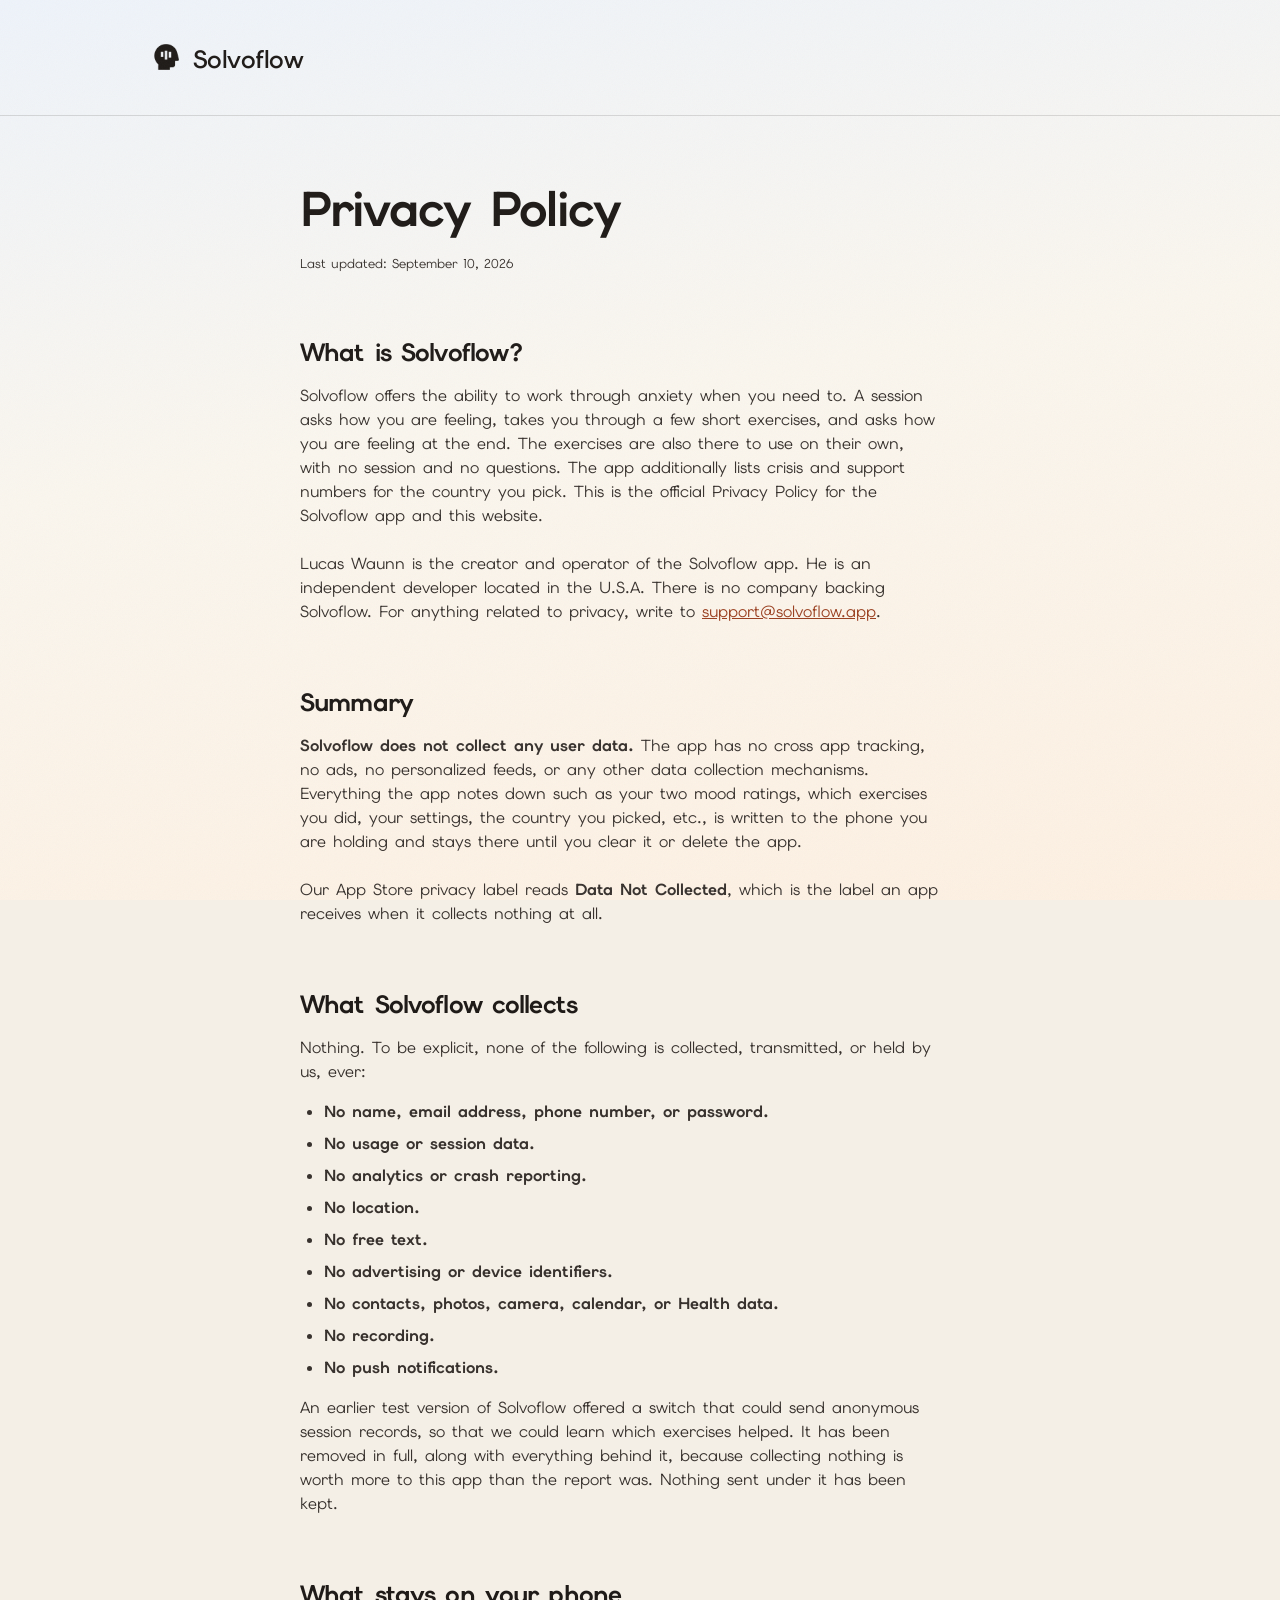
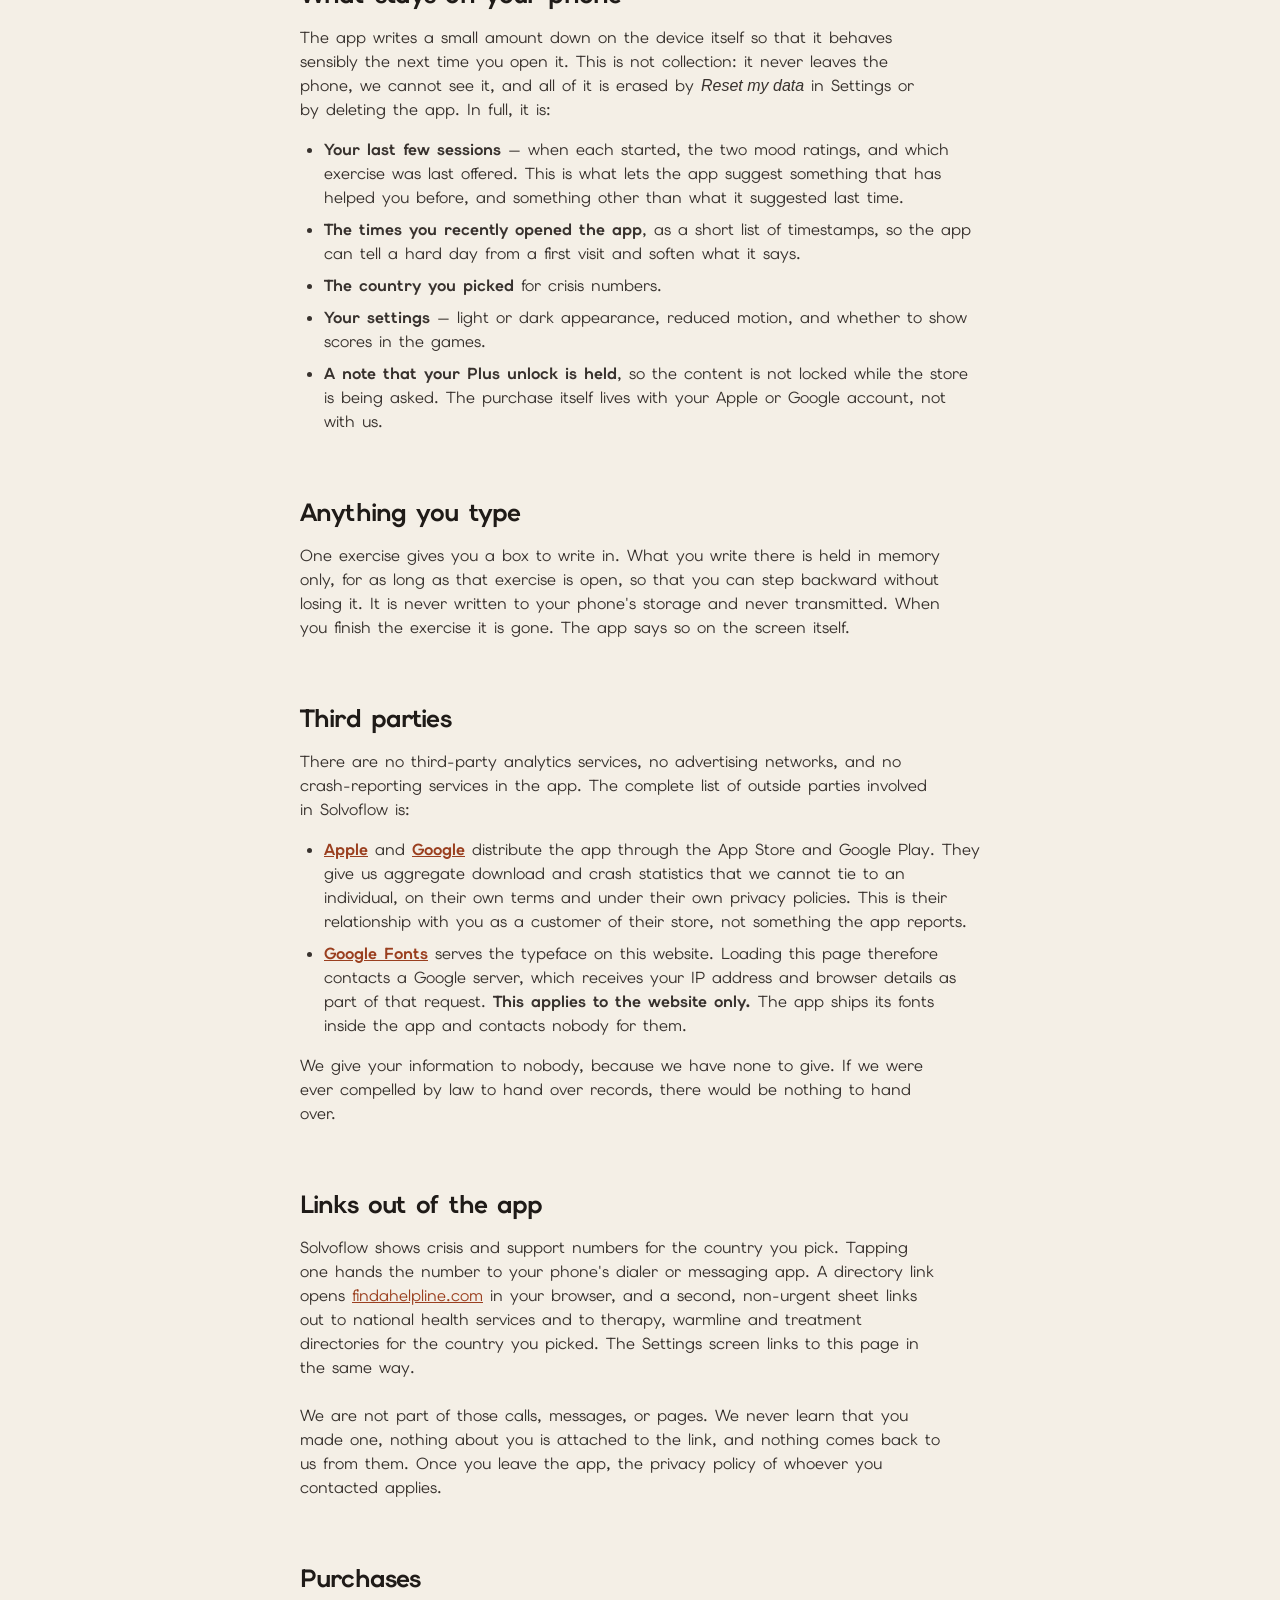
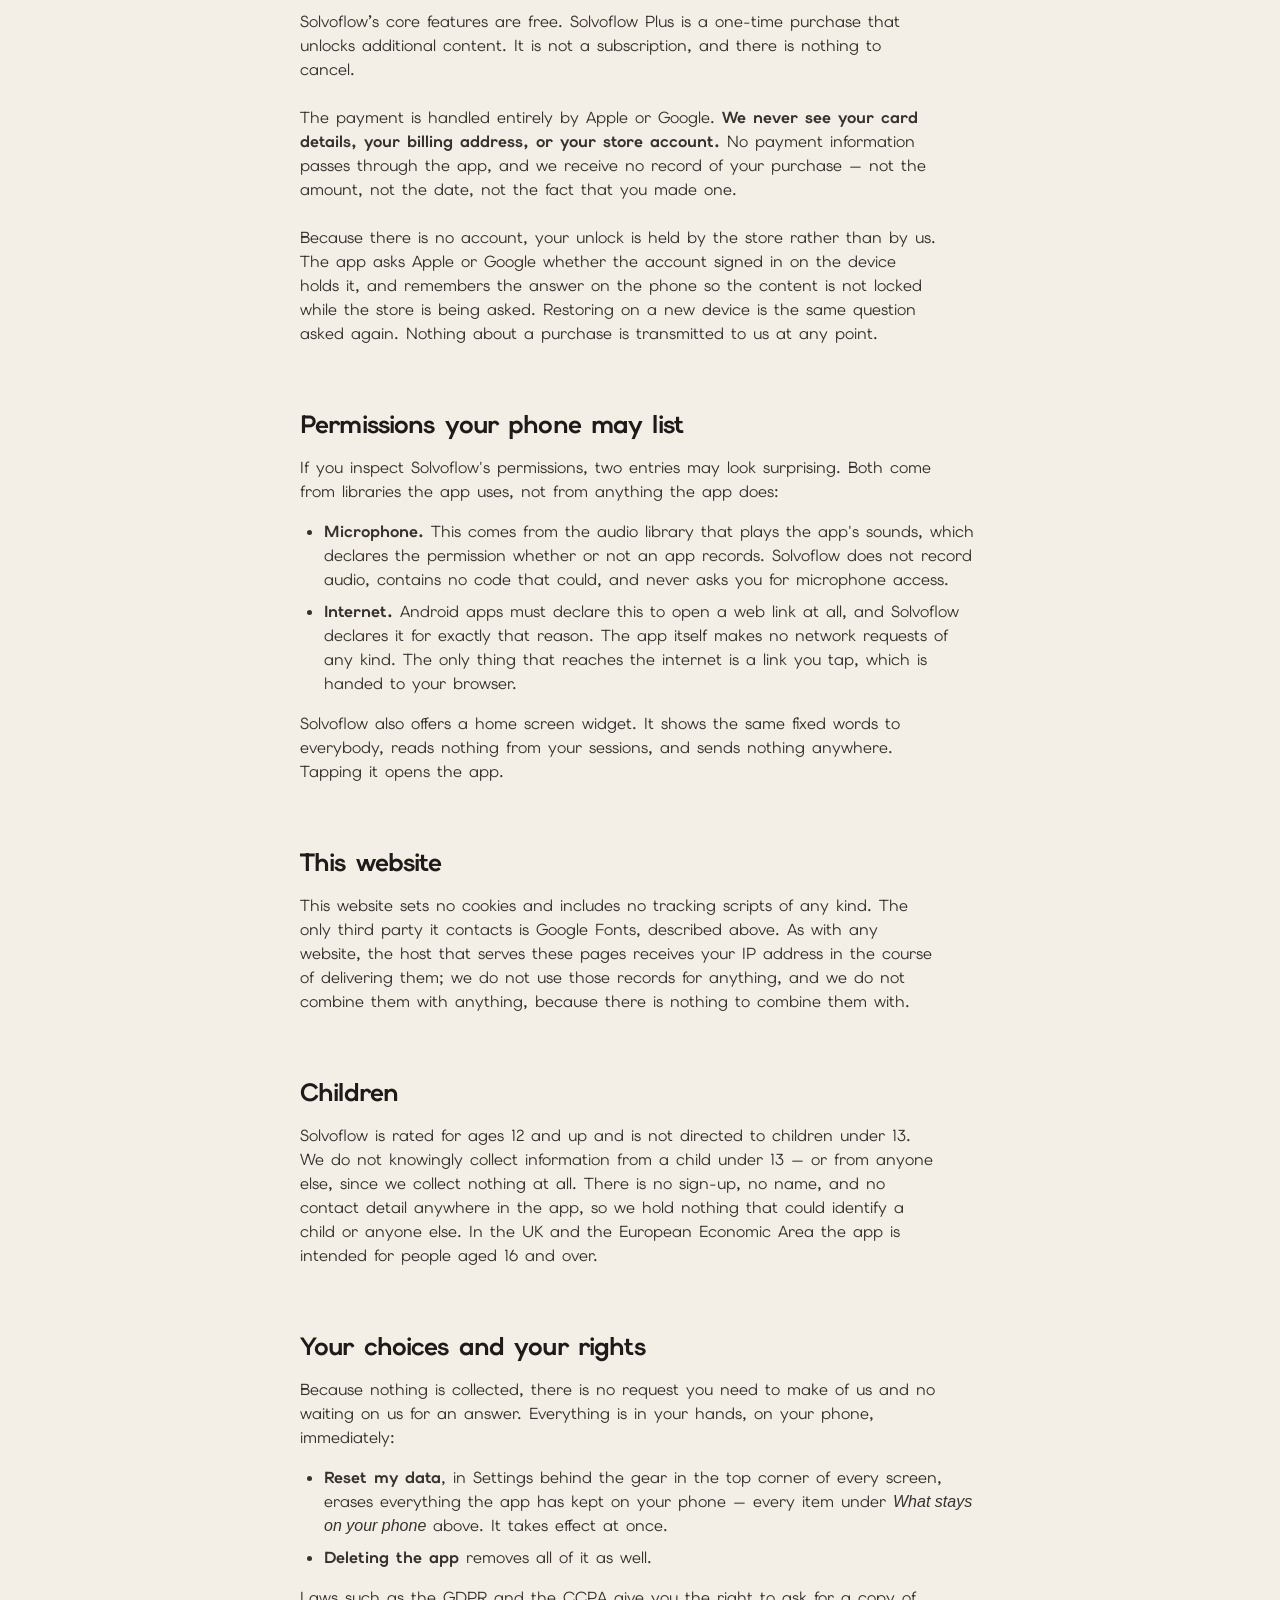
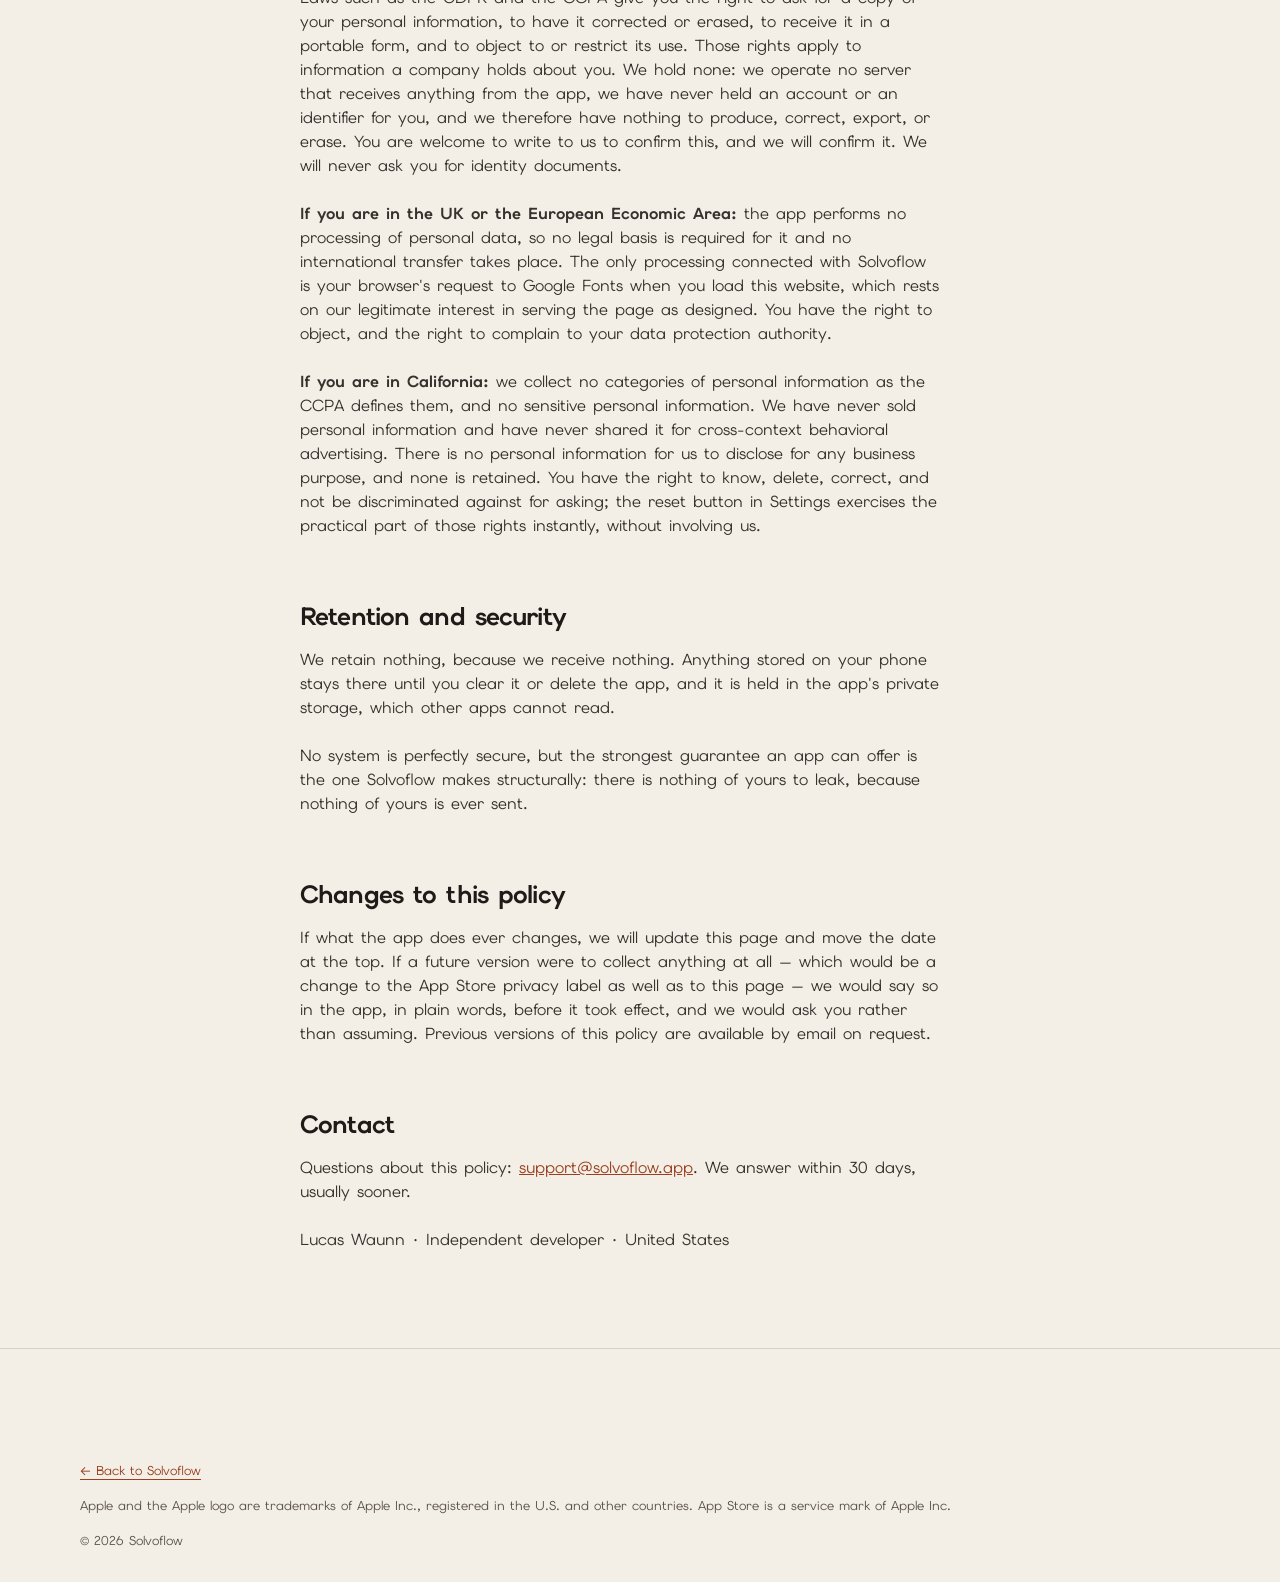
==== commit e6c4def0: "fixing purchase policy as live in privacy page." ====
--- a/privacy.html
+++ b/privacy.html
@@ -101,6 +101,7 @@
         <li><strong>The times you recently opened the app</strong>, as a short list of timestamps, so the app can tell a hard day from a first visit and soften what it says.</li>
         <li><strong>The country you picked</strong> for crisis numbers.</li>
         <li><strong>Your settings</strong> &mdash; light or dark appearance, reduced motion, and whether to show scores in the games.</li>
+        <li><strong>A note that your Plus unlock is held</strong>, so the content is not locked while the store is being asked. The purchase itself lives with your Apple or Google account, not with us.</li>
       </ul>
 
       <h2>Anything you type</h2>
@@ -157,16 +158,23 @@
 
       <h2>Purchases</h2>
       <p>
-        Solvoflow is free, and there is currently nothing to buy inside it. No part of the app
-        asks you for payment, and no payment is processed.
-      </p>
-      <br>
-      <p>
-        If a paid unlock is offered in a future version, the payment would be handled entirely by
-        Apple or Google. <strong>We would never see your card details, your billing address, or
-        your store account.</strong> The app would keep no record of a purchase beyond asking the
-        store whether you hold it, and would send nothing to anyone about it. This page will be
-        updated before any such version ships.
+        Solvoflow&rsquo;s core features are free. Solvoflow Plus is a one-time purchase that
+        unlocks additional content. It is not a subscription, and there is nothing to cancel.
+      </p>
+      <br>
+      <p>
+        The payment is handled entirely by Apple or Google. <strong>We never see your card
+        details, your billing address, or your store account.</strong> No payment information
+        passes through the app, and we receive no record of your purchase &mdash; not the amount,
+        not the date, not the fact that you made one.
+      </p>
+      <br>
+      <p>
+        Because there is no account, your unlock is held by the store rather than by us. The app
+        asks Apple or Google whether the account signed in on the device holds it, and remembers
+        the answer on the phone so the content is not locked while the store is being asked.
+        Restoring on a new device is the same question asked again. Nothing about a purchase is
+        transmitted to us at any point.
       </p>
 
       <h2>Permissions your phone may list</h2>
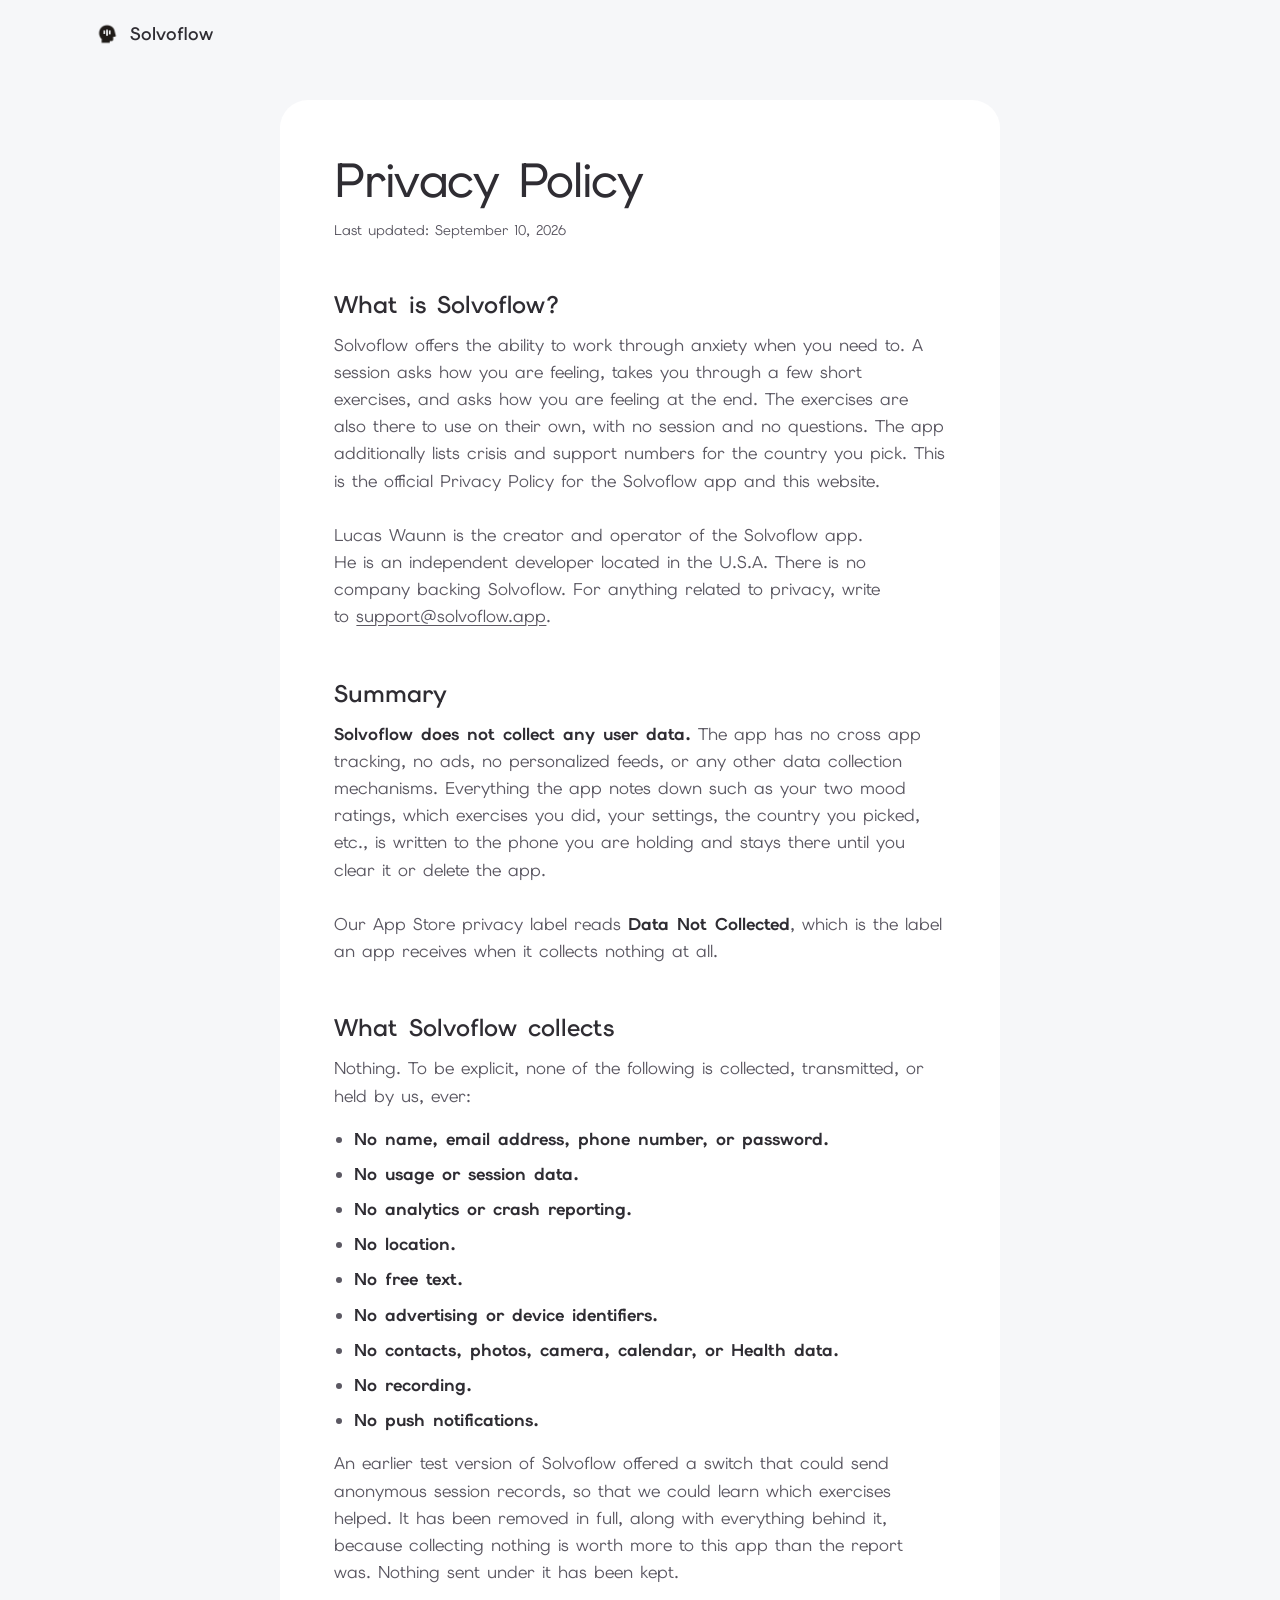
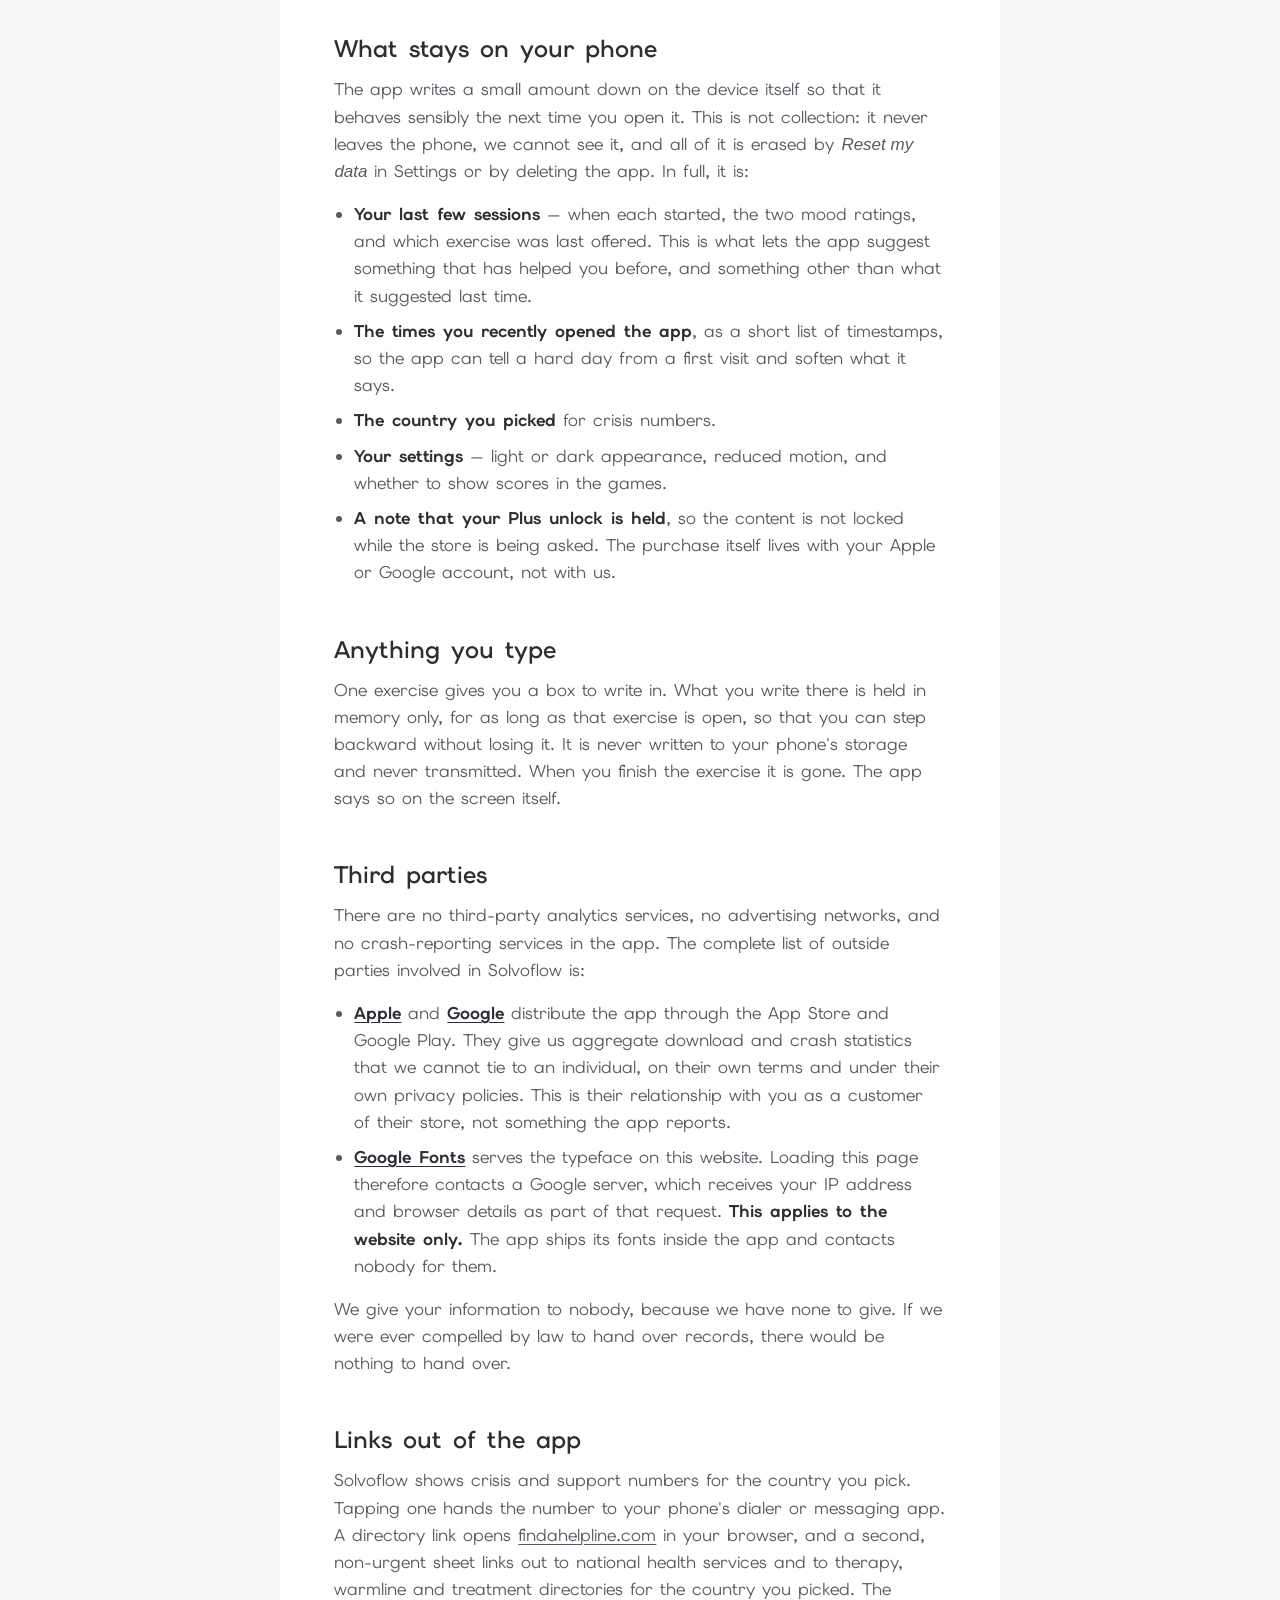
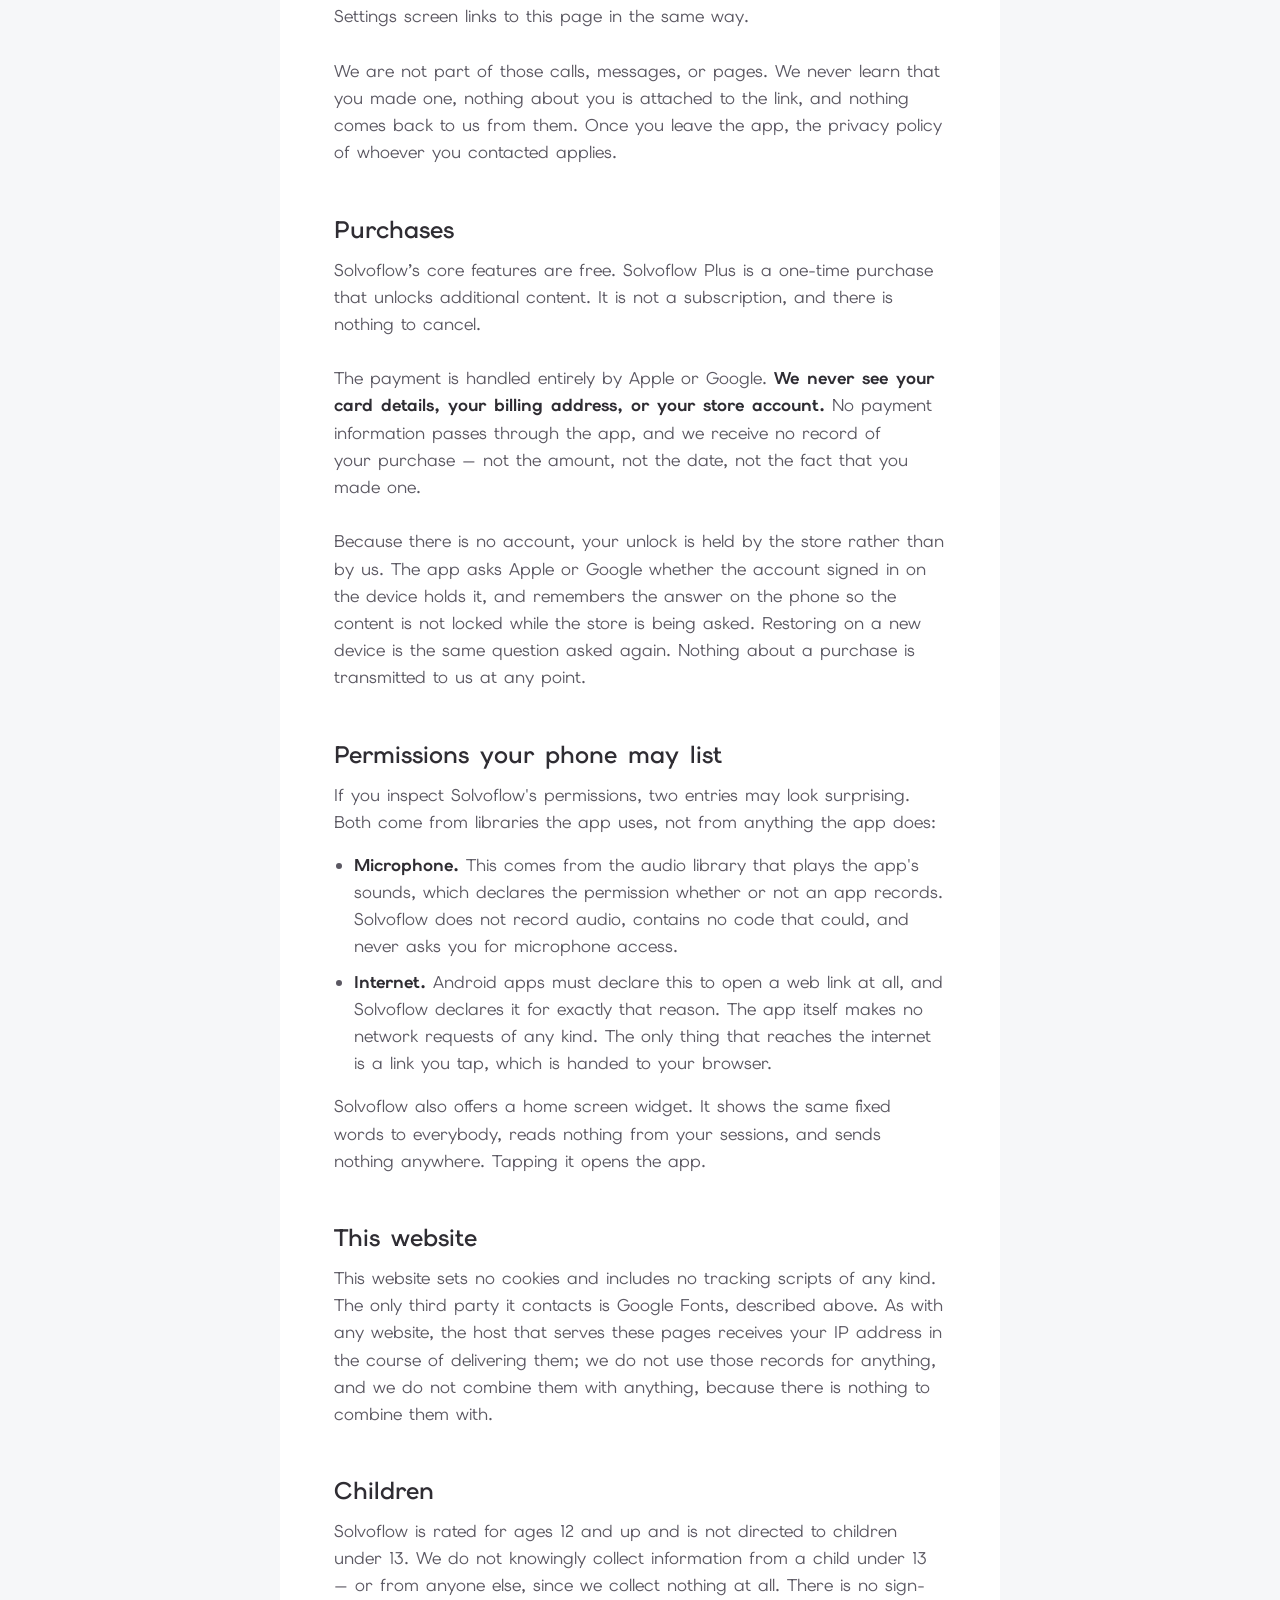
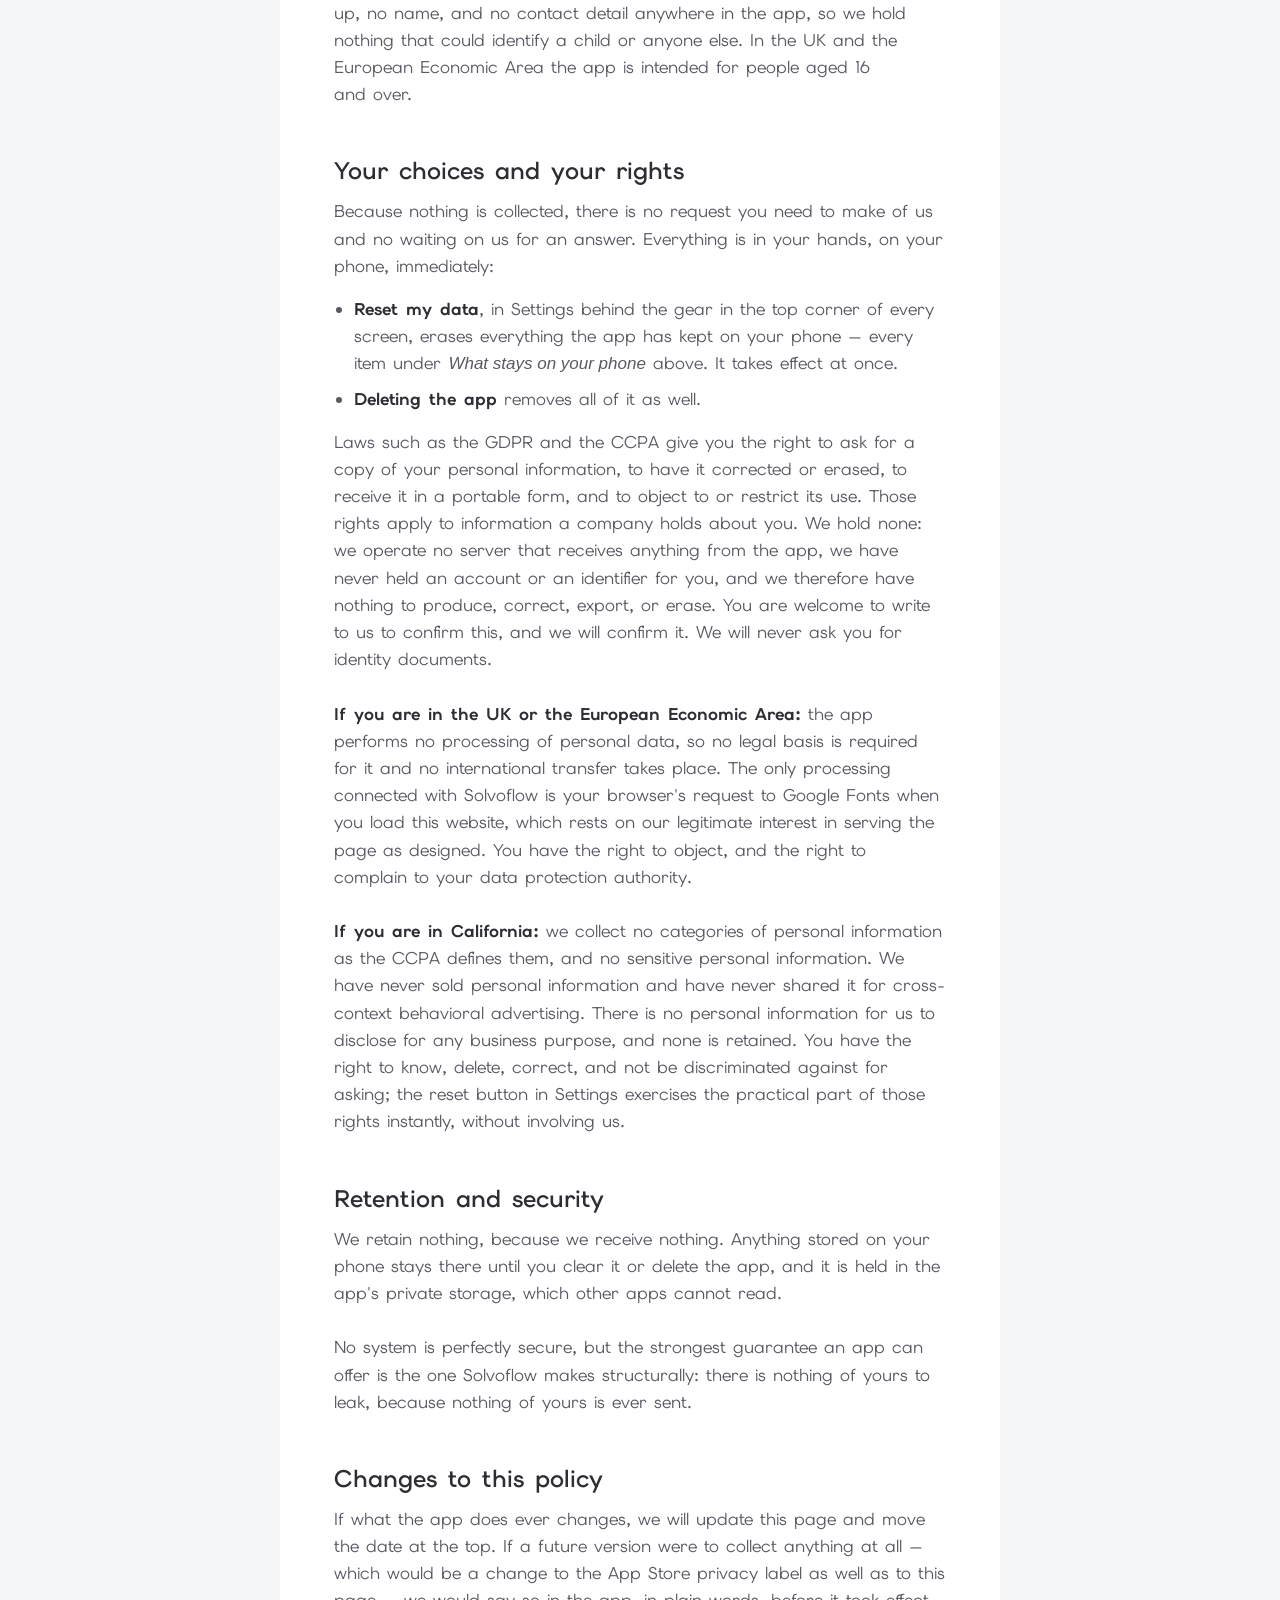
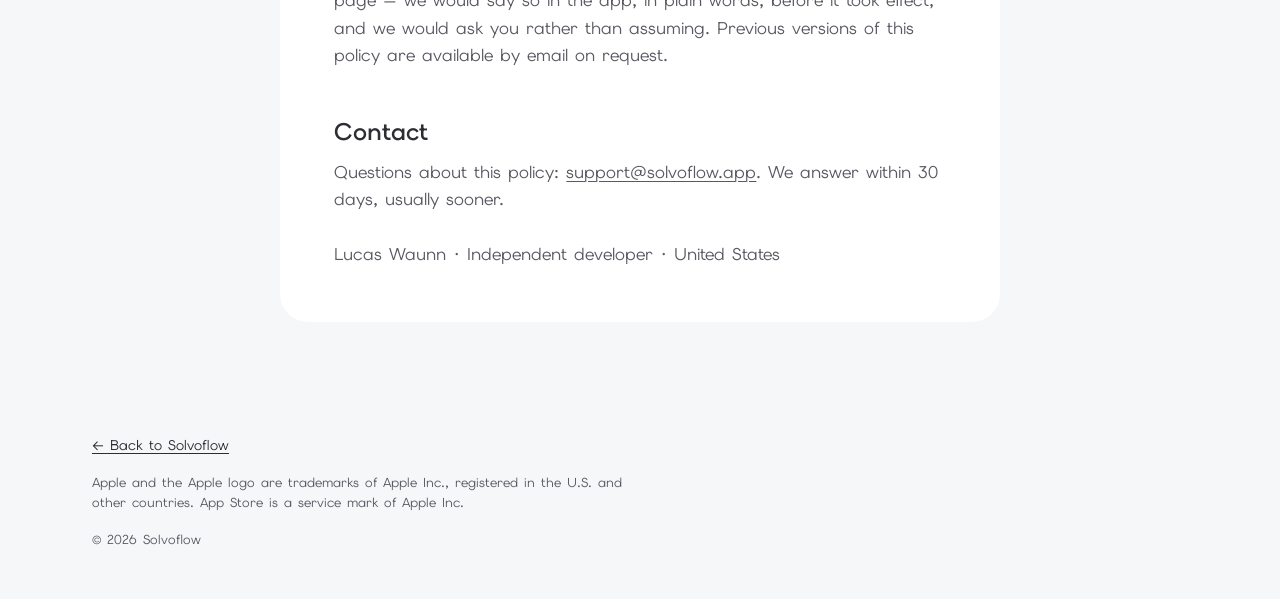
==== commit 9f0aede7: "Making website edits for better industry presentation" ====
--- a/privacy.html
+++ b/privacy.html
@@ -5,7 +5,7 @@
   <meta name="description" content="How Solvoflow handles your information.">
   <meta charset="UTF-8">
   <meta name="viewport" content="width=device-width, initial-scale=1.0">
-  <meta name="theme-color" content="#F4EFE6">
+  <meta name="theme-color" content="#F6F7F9">
 
   <link rel="preconnect" href="https://fonts.googleapis.com">
   <link rel="preconnect" href="https://fonts.gstatic.com" crossorigin>
--- a/styles/style.css
+++ b/styles/style.css
@@ -1,107 +1,67 @@
 /* ============================================================================
    SOLVOFLOW — design system
    ----------------------------------------------------------------------------
-   1. Tokens        4. Focus + a11y     7. Sections
-   2. Reset/base    5. Layout           8. Footer
-   3. Typography    6. Components       9. Breakpoints + motion
+   Calm and modern: a clean, soft off-white page with two framed "sunrise"
+   panels, built from the app's own home-screen gradient. The first holds the
+   hero and the app screenshot rising out of it; the last closes the page.
+   Everything between is quiet: white surfaces, generous space, Elms Sans.
+
+   1. Tokens       4. Hero              7. Breakpoints
+   2. Base         5. Sections          8. Motion, forced colors, print
+   3. Buttons+nav  6. Closing, footer, legal
    ========================================================================= */
 
 /* ---------------------------------------------------------------- 1. TOKENS */
 :root {
-  /* --- color ---------------------------------------------------------
-     Every text/background pair below is measured against WCAG AA.
-     Ratios in comments are vs. --paper unless noted. */
-  --paper:        #F4EFE6;              /* page base                        */
-  --surface:      #FBF8F2;              /* raised cards, opaque fallback    */
-  --ink:          #1F1B18;              /* headings            14.93:1      */
-  --ink-body:     #38322E;              /* body copy           11.02:1      */
-  --ink-muted:    #5A524C;              /* secondary copy       6.68:1      */
-  --accent:       #9A3F1F;              /* accent text + CTA bg  5.91:1     */
-  --accent-hover: #7E3218;              /* CTA hover             7.78:1     */
-  --accent-quiet: #E3A488;              /* decorative only — never text     */
-  --on-accent:    #F4EFE6;              /* label on accent       5.91:1     */
-
-  /* glass material */
-  --glass:        rgba(255, 255, 255, 0.55);
-  --glass-strong: rgba(255, 255, 255, 0.74);
-  /* what --glass-strong resolves to once it is over the page and blurred:
-     the opaque stand-in for the frosted bar, shared so the two cannot drift */
-  --glass-opaque: rgba(255, 255, 255, 0.97);
-  --glass-rim:    rgba(255, 255, 255, 0.70);
-  --glass-shadow:      0 8px 40px rgba(60, 45, 35, 0.09);
-  --glass-shadow-lift: 0 16px 48px rgba(60, 45, 35, 0.15);
-  --blur: 20px;
-
-  --hairline: rgba(31, 27, 24, 0.14);
-  --focus:    #1F1B18;                  /* focus ring — 14.93:1 on paper    */
-  --focus-halo: #FBF8F2;
-
-  /* ambient field */
-  --blob-1: #BCD4F0;
-  --blob-2: #FFD3A8;
-  --blob-3: #D9D2EF;
-  --blob-4: #CFE6DC;
-  --blob-opacity: 0.55;
-  --page-wash: linear-gradient(170deg, #EEF3FA 0%, #FAF6EE 45%, #FDF0E2 100%);
-
-  /* --- type scale — modular 1.25, base 16px ---------------------------
-     100 12.8px · 200 16px · 300 20px · 400 25px
-     500 31.25px · 600 39.06px · 700 48.83px · 800 61.04px             */
-  --fs-100: 0.8rem;
-  --fs-200: 1rem;
-  --fs-300: 1.25rem;
-  --fs-400: 1.5625rem;
-  --fs-500: 1.9531rem;
-  --fs-600: 2.4414rem;
-  --fs-700: 3.0518rem;
-  --fs-800: 3.8147rem;
-
-  --lh-heading: 1.2;
-  --lh-body: 1.5;
-  --lh-tight: 1.3;
-
-  /* One family across the whole page — Elms Sans is the app's own UI font, so
-     the site and the product read as one thing. It sets wider and more loosely
-     tracked than a typical grotesque: the nav breakpoint and the breath
-     statement's measure are both sized around that.
-
-     Display and body stay separate tokens even though they resolve the same,
-     so a display face can be reintroduced in one place if that changes. With
-     no serif to lean on, hierarchy comes from size, weight and tracking —
-     see the display-role rules below. */
-  --font-display: "Elms Sans", "Avenir Next", "Segoe UI", sans-serif;
-  --font-body: "Elms Sans", "Avenir Next", "Segoe UI", sans-serif;
-
-  /* --- 8-point spacing grid ------------------------------------------ */
-  --space-1:  0.5rem;   /*   8px */
-  --space-2:  1rem;     /*  16px */
-  --space-3:  1.5rem;   /*  24px */
-  --space-4:  2rem;     /*  32px */
-  --space-5:  2.5rem;   /*  40px */
-  --space-6:  3rem;     /*  48px */
-  --space-7:  3.5rem;   /*  56px */
-  --space-8:  4rem;     /*  64px */
-  --space-10: 5rem;     /*  80px */
-  --space-12: 6rem;     /*  96px */
-  --space-16: 8rem;     /* 128px */
-
-  --section-y: var(--space-8);          /* stepped up at breakpoints        */
-  --gutter:    var(--space-3);
-  --max-width: 1120px;
-  --measure:   64ch;
-
-  --radius-sm: 8px;
-  --radius:    24px;
-  --radius-lg: 32px;
-  --radius-pill: 999px;
-
-  --tap: 44px;                          /* minimum touch target             */
-  --ease-calm: cubic-bezier(0.22, 0.61, 0.36, 1);
-  --t-fast: 0.2s;
-  --t-slow: 0.4s;
-}
-
-/* ------------------------------------------------------------ 2. RESET/BASE */
+  /* --- surfaces */
+  --page:     #F6F7F9;   /* the page between the sunrise panels             */
+  --surface:  #FFFFFF;   /* features panel, free plan, faq rows             */
+  --plus:     #36343A;   /* the Plus plan — the app's charcoal              */
+
+  /* --- the app's sunrise (sampled from assets/app-render.png), pushed a
+     little deeper so it reads as light, not as a flat tint */
+  --sky-top:  #CBDAF0;
+  --sky-mid:  #E9E8EC;
+  --sky-warm: #F7DCC4;
+  --sky-sun:  #F4C6A3;
+  --sun-glow: 255, 205, 168;   /* rgb, for the radial glows               */
+
+  /* --- ink: the app's charcoal. Worst-case ratios across page + sky. */
+  --ink:        #2F2D33;   /* text                 ≥ 10.2:1               */
+  --ink-muted:  #5B5862;   /* secondary text       ≥  5.2:1               */
+  --on-plus:    #FFFFFF;   /* on --plus           12.3:1                  */
+  --on-plus-muted: #C9C6CF;/* on --plus            7.3:1                  */
+  --button:     #48464D;   /* the app's Begin button; white on it 9.3:1   */
+  --button-hover: #2F2D33;
+  --rule:       rgba(47, 45, 51, 0.1);
+  --rule-strong: rgba(47, 45, 51, 0.22);
+
+  /* --- tints behind icons */
+  --tint-warm: #FBE3D3;
+  --tint-cool: #DFE8F5;
+
+  /* --- type: Elms Sans only. Scale ≈ 1.25 on a 17px body. */
+  --font: "Elms Sans", "Avenir Next", "Segoe UI", sans-serif;
+  --fs-small: 0.875rem;
+  --fs-body:  1.0625rem;
+  --fs-lede:  1.25rem;
+  --fs-h3:    1.1875rem;
+  --fs-h2:    clamp(2rem, 1.4rem + 2.4vw, 3rem);
+  --fs-h1:    clamp(2.625rem, 1.4rem + 4.2vw, 4.5rem);
+  --fs-statement: clamp(1.75rem, 1.1rem + 2.6vw, 3rem);
+
+  /* --- layout */
+  --max-width: 1160px;
+  --gutter: 1.25rem;
+  --frame-inset: 0.75rem;
+  --section-y: clamp(4.5rem, 3rem + 5vw, 8rem);
+  --nav-h: 68px;
+  --radius-frame: 36px;
+  --radius: 28px;
+  --radius-sm: 18px;
+}
+
+/* ------------------------------------------------------------------ 2. BASE */
 *,
 *::before,
 *::after {
@@ -109,681 +69,551 @@
 }
 
 html {
+  scroll-behavior: smooth;
+  scroll-padding-top: calc(var(--nav-h) + 1rem);
+  -webkit-text-size-adjust: 100%;
+  background: var(--page);
+}
+
+body {
+  margin: 0;
+  font-family: var(--font);
+  font-size: var(--fs-body);
+  line-height: 1.6;
+  color: var(--ink);
+  background: var(--page);
+  -webkit-font-smoothing: antialiased;
+}
+
+img,
+svg {
+  display: block;
+  max-width: 100%;
+}
+
+h1,
+h2,
+h3 {
+  margin: 0;
+  font-weight: 500;
+  text-wrap: balance;
+}
+
+p {
+  margin: 0;
+  text-wrap: pretty;
+}
+
+ul,
+ol {
   margin: 0;
   padding: 0;
-  font-family: var(--font-body);
-  scroll-behavior: smooth;
-  /* sticky bar is 72–88px; keep anchored headings clear of it */
-  scroll-padding-top: var(--space-12);
-  -webkit-text-size-adjust: 100%;
-}
-
-body {
-  position: relative;
-  margin: 0;
-  padding: 0;
-  color: var(--ink-body);
-  background: var(--page-wash) fixed;
-  background-color: var(--paper);
-  font-size: var(--fs-200);
-  line-height: var(--lh-body);
-  overflow-x: hidden;
-  -webkit-font-smoothing: antialiased;
-}
-
-/* fine grain, so the glass reads as a material rather than flat opacity */
-body::after {
-  content: "";
-  position: fixed;
-  inset: 0;
-  z-index: 1;
-  pointer-events: none;
-  opacity: 0.035;
-  background-image: url("data:image/svg+xml,%3Csvg xmlns='http://www.w3.org/2000/svg' width='140' height='140'%3E%3Cfilter id='n'%3E%3CfeTurbulence type='fractalNoise' baseFrequency='0.85' numOctaves='4' stitchTiles='stitch'/%3E%3C/filter%3E%3Crect width='100%25' height='100%25' filter='url(%23n)'/%3E%3C/svg%3E");
-}
-
-img,
-svg {
-  max-width: 100%;
-}
-
-/* --- ambient color field --- */
-.bg-field {
-  position: fixed;
-  inset: 0;
-  z-index: -1;
-  overflow: hidden;
-  pointer-events: none;
-}
-
-.blob {
-  position: absolute;
-  display: block;
-  border-radius: 50%;
-  filter: blur(90px);
-  opacity: var(--blob-opacity);
-  will-change: transform;
-}
-
-.blob-1 { top: -10%; left: -8%;  width: 46vw; height: 46vw; background: var(--blob-1); animation: drift-1 34s var(--ease-calm) infinite alternate; }
-.blob-2 { top: 22%;  right: -12%; width: 42vw; height: 42vw; background: var(--blob-2); animation: drift-2 41s var(--ease-calm) infinite alternate; }
-.blob-3 { bottom: 4%; left: 10%;  width: 38vw; height: 38vw; background: var(--blob-3); animation: drift-3 47s var(--ease-calm) infinite alternate; }
-.blob-4 { top: 58%;  right: 18%;  width: 30vw; height: 30vw; background: var(--blob-4); opacity: 0.4; animation: drift-1 38s var(--ease-calm) infinite alternate-reverse; }
-
-@keyframes drift-1 {
-  from { transform: translate3d(0, 0, 0) scale(1); }
-  to   { transform: translate3d(6vw, 8vh, 0) scale(1.12); }
-}
-
-@keyframes drift-2 {
-  from { transform: translate3d(0, 0, 0) scale(1.08); }
-  to   { transform: translate3d(-7vw, 10vh, 0) scale(0.95); }
-}
-
-@keyframes drift-3 {
-  from { transform: translate3d(0, 0, 0) scale(0.96); }
-  to   { transform: translate3d(9vw, -7vh, 0) scale(1.1); }
-}
-
-/* --- the glass material --- */
-.glass {
-  position: relative;
-  background: var(--glass);
-  -webkit-backdrop-filter: blur(var(--blur)) saturate(160%);
-  backdrop-filter: blur(var(--blur)) saturate(160%);
-  border: 1px solid var(--glass-rim);
-  border-radius: var(--radius);
-  box-shadow: var(--glass-shadow);
-  transition: transform var(--t-slow) var(--ease-calm),
-              box-shadow var(--t-slow) var(--ease-calm),
-              background-color var(--t-slow) var(--ease-calm);
-}
-
-.glass::before {
-  content: "";
-  position: absolute;
-  inset: 0;
-  border-radius: inherit;
-  pointer-events: none;
-  background: linear-gradient(160deg, rgba(255, 255, 255, 0.5), rgba(255, 255, 255, 0) 45%);
-}
-
-.glass > * {
-  position: relative;
-}
-
-/* ---------------------------------------------------------- 3. TYPOGRAPHY */
-/* Headings share the body family now, so the whole burden of hierarchy falls
-   on weight and tracking: 700 against body's 400, and negative letter-spacing
-   that grows with size to pull in Elms Sans's naturally wide default fit. */
-h1, h2, h3, h4 {
-  margin: 0;
-  font-family: var(--font-display);
-  font-weight: 700;
-  letter-spacing: -0.03em;
-  line-height: var(--lh-heading);
-  color: var(--ink);
-  text-wrap: balance;
-}
-
-h1 { font-size: var(--fs-600); letter-spacing: -0.04em; }
-h2 { font-size: var(--fs-500); letter-spacing: -0.035em; }
-h3 { font-size: var(--fs-300); letter-spacing: -0.02em; }
-h4 { font-size: var(--fs-200); letter-spacing: -0.01em; }
-
-p {
-  margin: 0;
-  max-width: var(--measure);
-  line-height: var(--lh-body);
+  list-style: none;
 }
 
 a {
-  color: var(--accent);
-}
-
-.eyebrow {
-  margin: 0 0 var(--space-2);
-  font-size: var(--fs-100);
-  font-weight: 700;
-  letter-spacing: 0.16em;
-  text-transform: uppercase;
-  color: var(--accent);
-}
-
-.lede {
-  font-size: var(--fs-300);
-  line-height: var(--lh-body);
-  color: var(--ink-muted);
-}
-
-.subtitle {
-  margin-top: var(--space-2);
-  color: var(--ink-muted);
-}
-
-.fine-print {
-  font-size: var(--fs-100);
-  color: var(--ink-muted);
-}
-
-/* screen-reader-only, but focusable variants stay reachable */
-.visually-hidden {
-  position: absolute;
-  width: 1px;
-  height: 1px;
-  margin: -1px;
-  padding: 0;
-  overflow: hidden;
-  clip: rect(0 0 0 0);
-  clip-path: inset(50%);
-  white-space: nowrap;
-  border: 0;
-}
-
-/* ------------------------------------------------------- 4. FOCUS + A11Y */
-/* One focus treatment everywhere: a solid ring plus a halo, so it survives
-   the pale paper and the frosted glass alike. */
-:where(a, button, input, textarea, select, summary, [tabindex]):focus-visible {
-  outline: 3px solid var(--focus);
-  outline-offset: 3px;
-  border-radius: var(--radius-sm);
-  box-shadow: 0 0 0 6px var(--focus-halo);
-}
-
-/* never remove the ring for keyboard users — only for pointer clicks */
-:where(a, button, summary):focus:not(:focus-visible) {
-  outline: none;
+  color: inherit;
+  text-underline-offset: 0.2em;
+  text-decoration-thickness: 1px;
+}
+
+.wrap {
+  width: 100%;
+  max-width: var(--max-width);
+  margin-inline: auto;
+  padding-inline: var(--gutter);
+}
+
+.wrap-narrow {
+  max-width: 48rem;
 }
 
 .skip-link {
   position: absolute;
-  top: var(--space-1);
-  left: var(--space-1);
-  z-index: 1000;
-  padding: var(--space-2) var(--space-3);
-  min-height: var(--tap);
-  display: inline-flex;
-  align-items: center;
-  background: var(--accent);
-  color: var(--on-accent);
-  font-weight: 700;
-  text-decoration: none;
-  border-radius: var(--radius-sm);
+  top: 0.75rem;
+  left: 0.75rem;
+  z-index: 100;
+  padding: 0.6rem 1rem;
+  border-radius: 999px;
+  background: var(--button);
+  color: #fff;
+  font-weight: 600;
   transform: translateY(-200%);
-  transition: transform var(--t-fast) var(--ease-calm);
-}
-
-.skip-link:focus-visible {
-  transform: translateY(0);
-}
-
-/* --------------------------------------------------------------- 5. LAYOUT */
-main > section {
-  position: relative;
-  padding: var(--section-y) var(--gutter);
-}
-
-main > section > * {
-  max-width: var(--max-width);
-  margin-inline: auto;
-}
-
-/* centred head — used where the content below is centred too */
-.section-head {
-  max-width: 46ch;
-  margin-inline: auto;
-  margin-bottom: var(--space-8);
-  text-align: center;
-}
-
-.section-head p {
-  margin-inline: auto;
-}
-
-/* asymmetric head: title left, supporting line offset right. Breaks up the
-   run of centred stacks without disturbing the centred sections. */
-.section-head--split {
-  display: grid;
-  grid-template-columns: 1fr;
-  gap: var(--space-3);
-  max-width: var(--max-width);
-  margin-bottom: var(--space-8);
-  text-align: left;
-}
-
-.section-head--split p {
-  margin-inline: 0;
-}
-
-/* ----------------------------------------------------------- 6. COMPONENTS */
-/* --- buttons --- */
+}
+
+.skip-link:focus {
+  transform: none;
+}
+
+:where(a, button, summary):focus-visible {
+  outline: 3px solid var(--ink);
+  outline-offset: 3px;
+  border-radius: 6px;
+}
+
+::selection {
+  background: var(--tint-warm);
+  color: var(--ink);
+}
+
+/* --------------------------------------------------------- 3. BUTTONS + NAV */
+/* Pills, like the app's Begin and Practice on your own buttons */
 .btn {
   display: inline-flex;
   align-items: center;
   justify-content: center;
-  min-height: 48px;
-  padding: var(--space-2) var(--space-4);
-  border-radius: var(--radius-pill);
-  font-family: var(--font-body);
-  font-size: var(--fs-200);
-  font-weight: 700;
+  min-height: 50px;
+  padding: 0.8rem 1.65rem;
+  border: 1px solid transparent;
+  border-radius: 999px;
+  font: inherit;
+  font-size: 1rem;
+  font-weight: 600;
+  line-height: 1.2;
   text-decoration: none;
   cursor: pointer;
-  transition: background-color var(--t-slow) var(--ease-calm),
-              color var(--t-slow) var(--ease-calm),
-              border-color var(--t-slow) var(--ease-calm),
-              transform var(--t-slow) var(--ease-calm),
-              box-shadow var(--t-slow) var(--ease-calm);
+  transition: background-color 0.2s ease, border-color 0.2s ease, transform 0.12s ease;
+}
+
+.btn:focus-visible {
+  border-radius: 999px;
+}
+
+/* a small give under the finger, so a tap feels registered */
+.btn:active {
+  transform: scale(0.97);
 }
 
 .btn-primary {
-  color: var(--on-accent);
-  background-color: var(--accent);
-  border: 1px solid var(--accent);
-  box-shadow: 0 6px 20px rgba(122, 50, 24, 0.24);
+  background: var(--button);
+  color: #fff;
 }
 
 .btn-primary:hover {
-  background-color: var(--accent-hover);
-  border-color: var(--accent-hover);
-  transform: translateY(-2px);
-  box-shadow: 0 10px 28px rgba(122, 50, 24, 0.30);
-}
-
-.btn-quiet {
+  background: var(--button-hover);
+}
+
+/* over the sunrise: frosted, so the sky shows through */
+.btn-glass {
+  background: rgba(255, 255, 255, 0.55);
+  border-color: rgba(255, 255, 255, 0.9);
   color: var(--ink);
-  background: var(--glass-strong);
-  -webkit-backdrop-filter: blur(12px);
-  backdrop-filter: blur(12px);
-  border: 1px solid var(--hairline);
-}
-
-.btn-quiet:hover {
-  border-color: var(--accent);
-  color: var(--accent);
-  transform: translateY(-2px);
+}
+
+.btn-glass:hover {
+  background: rgba(255, 255, 255, 0.85);
+}
+
+.btn-outline {
+  background: transparent;
+  border-color: var(--rule-strong);
+  color: var(--ink);
+}
+
+.btn-outline:hover {
+  border-color: var(--ink);
+}
+
+/* on the charcoal Plus plan */
+.btn-light {
+  background: #fff;
+  color: var(--ink);
+}
+
+.btn-light:hover {
+  background: var(--tint-warm);
+}
+
+.btn-light:focus-visible {
+  outline-color: #fff;
 }
 
 .cta-row {
   display: flex;
   flex-wrap: wrap;
-  gap: var(--space-2);
-  margin-top: var(--space-4);
+  gap: 0.75rem;
 }
 
 .cta-row-center {
   justify-content: center;
 }
 
-/* --- navbar --- */
-/* The bar sticks to the top and steps out of the way on the way down —
-   js/nav-hide.js toggles .is-hidden. Sticky rather than fixed, so the page
-   keeps its natural flow and nothing needs a compensating top padding.
-   The stickiness lives here, not on .navbar: a sticky child can only travel
-   inside its parent box, and <header> is exactly as tall as the bar. */
+/* --- nav --- */
 .site-header {
   position: sticky;
   top: 0;
-  /* above every section, card and the grain overlay; only .skip-link outranks
-     it, so a keyboard user can still reach it while the bar is on screen */
-  z-index: 900;
-}
-
-/* The slide lives on .navbar, never on <header>. An ancestor with a transform
-   becomes the backdrop root for anything inside it, which leaves the bar's own
-   backdrop-filter with nothing to sample — the blur dies and the page shows
-   through the 74% white sharply. An element's own transform is safe. */
-.site-header.is-hidden .navbar {
+  z-index: 50;
+  border-bottom: 1px solid transparent;
+  background: rgba(246, 247, 249, 0.96);
+  transition: transform 0.3s ease, border-color 0.3s ease;
+}
+
+@supports (backdrop-filter: blur(1px)) or (-webkit-backdrop-filter: blur(1px)) {
+  .site-header {
+    background: rgba(246, 247, 249, 0.75);
+    -webkit-backdrop-filter: blur(16px) saturate(1.4);
+    backdrop-filter: blur(16px) saturate(1.4);
+  }
+}
+
+/* set by js/nav-hide.js once the page has scrolled */
+.site-header.is-scrolled {
+  border-bottom-color: var(--rule);
+}
+
+/* set by js/nav-hide.js on the way down */
+.site-header.is-hidden {
   transform: translateY(-100%);
 }
 
-/* the bar is gone; do not let its empty box swallow clicks on the page */
-.site-header.is-hidden {
-  pointer-events: none;
-}
-
 .navbar {
+  position: relative;
   display: flex;
   align-items: center;
-  justify-content: space-between;
-  gap: var(--space-4);
-  flex-wrap: wrap;
-  min-height: 88px;
-  padding: var(--space-2) var(--gutter);
-  background: var(--glass-strong);
-  -webkit-backdrop-filter: blur(22px) saturate(170%);
-  backdrop-filter: blur(22px) saturate(170%);
-  border-bottom: 1px solid var(--glass-rim);
-  transition: transform var(--t-slow) var(--ease-calm);
-}
-
-/* without the blur, 74% white is not enough to stop text reading through */
-@supports not ((backdrop-filter: blur(1px)) or (-webkit-backdrop-filter: blur(1px))) {
-  .navbar {
-    background: var(--glass-opaque);
-  }
-}
-
-/* Two knobs tune the lockup, both in em so they scale with the brand size.
-   The brand renders at 25px, so 0.04em is about 1px:
-     --mark-drop  moves the icon down   (negative moves it up)
-     --word-drop  moves the wordmark down
-   0.219em is the value that puts the text baseline exactly on the mark s
-   visible bottom edge. Change one knob to shift the two relative to each
-   other; change both by the same amount to move the whole lockup. */
+  gap: 1.5rem;
+  /* as wide as the hero frame, so the brand and the button line up with
+     its edges rather than with the narrower content column */
+  max-width: 1440px;
+  min-height: var(--nav-h);
+  margin-inline: auto;
+  padding-inline: calc(var(--frame-inset) + clamp(0.75rem, 0.25rem + 1.5vw, 1.75rem));
+}
+
 .navbar-brand {
-  --mark-drop: 0.12em;
-  --word-drop: 0.219em;
-
   display: inline-flex;
   align-items: center;
-  min-height: var(--tap);
-  font-family: var(--font-display);
-  font-size: var(--fs-400);
-  font-weight: 600;
-  letter-spacing: -0.02em;
-  color: var(--ink);
+  gap: 0.5rem;
+  margin-right: auto;
+  font-size: 1.125rem;
+  font-weight: 600;
   text-decoration: none;
 }
 
-/* The mark sits left of the wordmark. The PNG carries ~20.9% transparent
-   padding on every side (measured ink box: x122-404, y107-404 of 512), so the
-   two offsets below are tuned against the ink the eye sees, not the image box. */
 .brand-mark {
-  position: relative;
-  top: var(--mark-drop);
-  flex: none;
-  width: 1.75em;
-  height: 1.75em;
-  margin-right: 0.2em;   /* ~0.56em to the ink, once the padding is discounted */
-}
-
-/* Sit the wordmark on the mark s visible bottom edge. Centring the two boxes
-   leaves the baseline 0.219em high, because the ink stops short of the image
-   box; a synthesised baseline cannot fix this, as the browser takes an image s
-   baseline from its border box and ignores a negative margin. position:relative
-   keeps it a paint-time nudge, so the tap target and the bar s vertical
-   centring are both untouched. */
-.brand-word {
-  position: relative;
-  top: var(--word-drop);
-}
-
-/* the wrapper only exists for the mobile panel — on desktop it steps out of
-   the way so .navbar-links and .navbar-actions space themselves off the brand */
+  width: 30px;
+  height: 30px;
+}
+
 .navbar-menu {
-  display: contents;
+  display: flex;
+  align-items: center;
+  gap: 2rem;
 }
 
 .navbar-links {
   display: flex;
-  align-items: center;
-  gap: var(--space-4);
-  flex-wrap: wrap;
-  margin: 0;
-  padding: 0;
-  list-style: none;
+  gap: 2rem;
 }
 
 .navbar-links a {
-  position: relative;
-  display: inline-flex;
-  align-items: center;
-  min-height: var(--tap);
-  font-size: var(--fs-200);
-  font-weight: 500;
-  color: var(--ink-body);
+  color: var(--ink-muted);
+  font-size: 0.9375rem;
   text-decoration: none;
-  transition: color var(--t-slow) var(--ease-calm);
-}
-
-/* underline grows out of the centre instead of snapping on */
-.navbar-links a::after {
-  content: "";
-  position: absolute;
-  left: 0;
-  right: 0;
-  bottom: var(--space-1);
-  height: 2px;
-  background: var(--accent);
-  transform: scaleX(0);
-  transition: transform var(--t-slow) var(--ease-calm);
 }
 
 .navbar-links a:hover {
-  color: var(--accent);
-}
-
-.navbar-links a:hover::after {
-  transform: scaleX(1);
-}
-
-.navbar-actions {
-  display: flex;
-  align-items: center;
-  gap: var(--space-2);
+  color: var(--ink);
 }
 
 .navbar-cta {
-  display: inline-flex;
-  align-items: center;
-  justify-content: center;
-  min-height: var(--tap);
-  padding: var(--space-1) var(--space-3);
-  font-size: var(--fs-200);
-  font-weight: 700;
-  color: var(--on-accent);
-  background-color: var(--accent);
-  border-radius: var(--radius-pill);
+  padding: 0.55rem 1.2rem;
+  border-radius: 999px;
+  background: var(--button);
+  color: #fff;
+  font-size: 0.9375rem;
+  font-weight: 600;
   text-decoration: none;
-  box-shadow: 0 6px 18px rgba(122, 50, 24, 0.22);
-  transition: background-color var(--t-slow) var(--ease-calm),
-              transform var(--t-slow) var(--ease-calm);
 }
 
 .navbar-cta:hover {
-  background-color: var(--accent-hover);
-  transform: translateY(-2px);
-}
-
-/* hamburger — only meaningful below the nav breakpoint */
+  background: var(--button-hover);
+}
+
+.navbar-cta:focus-visible {
+  border-radius: 999px;
+}
+
 .nav-toggle {
   display: none;
   position: relative;
-  width: var(--tap);
-  height: var(--tap);
+  width: 44px;
+  height: 44px;
   padding: 0;
-  background: none;
   border: 0;
-  border-radius: var(--radius-sm);
+  background: transparent;
   color: var(--ink);
   cursor: pointer;
 }
 
 .nav-toggle-bar {
   position: absolute;
-  left: 50%;
-  width: 22px;
-  height: 2px;
-  margin-left: -11px;
-  border-radius: 2px;
+  left: 12px;
+  width: 20px;
+  height: 1.5px;
+  border-radius: 1px;
   background: currentColor;
-  transition: transform var(--t-slow) var(--ease-calm),
-              opacity var(--t-fast) var(--ease-calm);
-}
-
-.nav-toggle-bar:nth-child(1) { top: 14px; }
+  transition: transform 0.2s ease, opacity 0.2s ease;
+}
+
+.nav-toggle-bar:nth-child(1) { top: 15px; }
 .nav-toggle-bar:nth-child(2) { top: 21px; }
-.nav-toggle-bar:nth-child(3) { top: 28px; }
-
-.nav-toggle[aria-expanded="true"] .nav-toggle-bar:nth-child(1) { transform: translateY(7px) rotate(45deg); }
-.nav-toggle[aria-expanded="true"] .nav-toggle-bar:nth-child(2) { opacity: 0; }
-.nav-toggle[aria-expanded="true"] .nav-toggle-bar:nth-child(3) { transform: translateY(-7px) rotate(-45deg); }
-
-/* --- 1. hero --- */
-/* deliberately asymmetric: the copy gets the larger column */
-.intro-inner {
+.nav-toggle-bar:nth-child(3) { top: 27px; }
+
+.nav-toggle[aria-expanded="true"] .nav-toggle-bar:nth-child(1) {
+  transform: translateY(6px) rotate(45deg);
+}
+.nav-toggle[aria-expanded="true"] .nav-toggle-bar:nth-child(2) {
+  opacity: 0;
+}
+.nav-toggle[aria-expanded="true"] .nav-toggle-bar:nth-child(3) {
+  transform: translateY(-6px) rotate(-45deg);
+}
+
+/* ------------------------------------------------------------------ 4. HERO */
+.hero {
+  padding-inline: var(--frame-inset);
+}
+
+/* the framed sunrise: sky at the top, the sun glowing up behind the phone */
+.hero-frame {
+  position: relative;
+  max-width: 1440px;
+  margin-inline: auto;
+  padding: clamp(3rem, 2rem + 3vw, 4.5rem) var(--gutter) clamp(3rem, 2rem + 3vw, 5rem);
+  border-radius: var(--radius-frame);
+  /* keeps the phone's shadow inside the frame instead of smudging the page */
+  overflow: clip;
+  background:
+    radial-gradient(55% 40% at 50% 100%, rgba(var(--sun-glow), 0.95), rgba(var(--sun-glow), 0) 72%),
+    radial-gradient(30% 22% at 50% 96%, rgba(255, 238, 220, 0.9), rgba(255, 238, 220, 0) 70%),
+    linear-gradient(180deg,
+      var(--sky-top) 0%,
+      #DCE4F1 28%,
+      var(--sky-mid) 55%,
+      var(--sky-warm) 82%,
+      var(--sky-sun) 100%);
+  text-align: center;
+}
+
+.hero-copy {
+  max-width: 72rem;
+  margin-inline: auto;
+}
+
+/* wide enough to set on two lines at desktop sizes */
+.hero h1 {
+  max-width: 22ch;
+  margin-inline: auto;
+  font-size: var(--fs-h1);
+  font-weight: 500;
+  line-height: 1.03;
+  letter-spacing: -0.035em;
+}
+
+.lede {
+  max-width: 34rem;
+  margin: 1.25rem auto 0;
+  color: var(--ink-muted);
+  font-size: var(--fs-lede);
+  line-height: 1.5;
+}
+
+.hero .cta-row {
+  justify-content: center;
+  margin-top: 2rem;
+}
+
+.hero-stage {
+  position: relative;
+  margin-top: clamp(2.5rem, 2rem + 2vw, 3.5rem);
+}
+
+.hero-phone {
+  width: min(270px, 66vw);
+  height: auto;
+  margin-inline: auto;
+  filter: drop-shadow(0 40px 50px rgba(90, 60, 45, 0.25));
+}
+
+/* small screens: the notes sit under the phone, inside the frame */
+.hero-notes {
   display: grid;
-  grid-template-columns: 1fr;
+  justify-items: center;
+  gap: 0.75rem;
+  margin-top: 2rem;
+}
+
+.note {
+  display: flex;
   align-items: center;
-  gap: var(--space-6);
-}
-
-.intro-text {
-  margin-top: var(--space-2);
-  font-size: var(--fs-700);
-}
-
-.lede {
-  margin-top: var(--space-3);
-}
-
-.reassurance {
-  margin-top: var(--space-3);
-  font-size: var(--fs-100);
+  gap: 0.85rem;
+  max-width: 19rem;
+  padding: 0.85rem 1.1rem 0.85rem 0.85rem;
+  border: 1px solid rgba(255, 255, 255, 0.9);
+  border-radius: var(--radius-sm);
+  background: rgba(255, 255, 255, 0.62);
+  box-shadow: 0 18px 40px -20px rgba(90, 60, 45, 0.3);
+  text-align: left;
+  font-size: var(--fs-small);
+  line-height: 1.4;
   color: var(--ink-muted);
 }
 
-/* the phone sits inside two rings that breathe at the app's own pace */
-.phone-stage {
+@supports (backdrop-filter: blur(1px)) or (-webkit-backdrop-filter: blur(1px)) {
+  .note {
+    -webkit-backdrop-filter: blur(12px);
+    backdrop-filter: blur(12px);
+  }
+}
+
+.note svg {
+  flex: none;
+  width: 40px;
+  height: 40px;
+  padding: 9px;
+  border-radius: 12px;
+  background: var(--tint-cool);
+  color: var(--ink);
+}
+
+.note-end svg {
+  background: var(--tint-warm);
+}
+
+.note strong {
+  display: block;
+  color: var(--ink);
+  font-weight: 600;
+}
+
+/* --------------------------------------------------------------- 5. SECTIONS */
+.section {
+  padding-block: var(--section-y);
+}
+
+/* every section opens on the same centered axis as the hero */
+.section-head {
+  max-width: 40rem;
+  margin: 0 auto clamp(2.5rem, 2rem + 2vw, 4rem);
+  text-align: center;
+}
+
+.section-head h2,
+.closing h2 {
+  font-size: var(--fs-h2);
+  font-weight: 500;
+  line-height: 1.1;
+  letter-spacing: -0.03em;
+}
+
+.section-head p {
+  margin-top: 1rem;
+  color: var(--ink-muted);
+  font-size: var(--fs-lede);
+  line-height: 1.5;
+}
+
+/* --- statement --- */
+.statement-section {
+  padding: var(--section-y) var(--gutter) calc(var(--section-y) * 0.5);
+}
+
+.statement {
+  max-width: 40ch;
+  margin-inline: auto;
+  font-size: var(--fs-statement);
+  font-weight: 400;
+  line-height: 1.2;
+  letter-spacing: -0.025em;
+  text-align: center;
+}
+
+/* --- how it works ---------------------------------------------------------
+   One smooth, curving line runs through the four numbers in order. Stacked
+   (narrow screens), each step draws its own S-curve down to the next number;
+   side by side (≥ 960px), one wave runs across all four (.steps-curve). The
+   number circles sit on top and hide the line where it passes through. */
+.steps {
+  --curve-gap: 2.75rem;
   position: relative;
   display: grid;
+  gap: var(--curve-gap);
+}
+
+.step {
+  position: relative;
+  padding-left: 3.75rem;
+}
+
+.step:not(:last-child)::before {
+  content: "";
+  position: absolute;
+  top: 1.25rem;
+  left: 0;
+  width: 2.5rem;
+  height: calc(100% + var(--curve-gap));
+  background: var(--segment) center / 100% 100% no-repeat;
+}
+
+/* each piece carries its own third of the blue-to-peach gradient, so the
+   stacked curves read as one continuous line */
+.step:nth-child(1) { --segment: url("data:image/svg+xml,%3Csvg xmlns='http://www.w3.org/2000/svg' viewBox='0 0 40 100' preserveAspectRatio='none'%3E%3Cdefs%3E%3ClinearGradient id='g' x1='0' y1='0' x2='0' y2='1'%3E%3Cstop offset='0' stop-color='%238FA9D3'/%3E%3Cstop offset='1' stop-color='%23ADA7B6'/%3E%3C/linearGradient%3E%3C/defs%3E%3Cpath d='M20 0 C46 30 -6 70 20 100' fill='none' stroke='url(%23g)' stroke-width='2' vector-effect='non-scaling-stroke'/%3E%3C/svg%3E"); }
+.step:nth-child(2) { --segment: url("data:image/svg+xml,%3Csvg xmlns='http://www.w3.org/2000/svg' viewBox='0 0 40 100' preserveAspectRatio='none'%3E%3Cdefs%3E%3ClinearGradient id='g' x1='0' y1='0' x2='0' y2='1'%3E%3Cstop offset='0' stop-color='%23ADA7B6'/%3E%3Cstop offset='1' stop-color='%23CBA699'/%3E%3C/linearGradient%3E%3C/defs%3E%3Cpath d='M20 0 C46 30 -6 70 20 100' fill='none' stroke='url(%23g)' stroke-width='2' vector-effect='non-scaling-stroke'/%3E%3C/svg%3E"); }
+.step:nth-child(3) { --segment: url("data:image/svg+xml,%3Csvg xmlns='http://www.w3.org/2000/svg' viewBox='0 0 40 100' preserveAspectRatio='none'%3E%3Cdefs%3E%3ClinearGradient id='g' x1='0' y1='0' x2='0' y2='1'%3E%3Cstop offset='0' stop-color='%23CBA699'/%3E%3Cstop offset='1' stop-color='%23E9A47C'/%3E%3C/linearGradient%3E%3C/defs%3E%3Cpath d='M20 0 C46 30 -6 70 20 100' fill='none' stroke='url(%23g)' stroke-width='2' vector-effect='non-scaling-stroke'/%3E%3C/svg%3E"); }
+
+.steps-wrap {
+  position: relative;
+}
+
+.steps-curve {
+  display: none;
+}
+
+.step h3 {
+  margin-top: 0.4rem;
+  font-size: var(--fs-h3);
+  font-weight: 600;
+  line-height: 1.3;
+}
+
+.step p {
+  max-width: 22rem;
+  margin-top: 0.5rem;
+  color: var(--ink-muted);
+}
+
+.step-num {
+  position: absolute;
+  top: 0;
+  left: 0;
+  z-index: 1;
+  display: grid;
   place-items: center;
-  padding: var(--space-4) 0;
-}
-
-.breath-ring {
-  position: absolute;
+  width: 2.5rem;
+  height: 2.5rem;
+  border: 1px solid var(--rule-strong);
   border-radius: 50%;
-  border: 1px solid var(--glass-rim);
-  background: radial-gradient(circle, rgba(255, 255, 255, 0.28), rgba(255, 255, 255, 0) 70%);
-  will-change: transform, opacity;
-}
-
-.ring-1 {
-  width: min(360px, 78%);
-  aspect-ratio: 1;
-  animation: breathe 8s var(--ease-calm) infinite;
-}
-
-.ring-2 {
-  width: min(460px, 96%);
-  aspect-ratio: 1;
-  animation: breathe 8s var(--ease-calm) infinite;
-  animation-delay: 0.6s;
-}
-
-@keyframes breathe {
-  0%, 100% { transform: scale(0.9);  opacity: 0.45; }
-  50%      { transform: scale(1.06); opacity: 0.9; }
-}
-
-.column-2 img {
-  position: relative;
-  display: block;
-  width: 100%;
-  max-width: 400px;
-  height: auto;
-  margin-inline: auto;
-}
-
-/* --- trust band: grid-breaking strip under the hero --- */
-.trust-band {
+  background: var(--page);
+  font-size: 0.9375rem;
+  font-weight: 600;
+  font-variant-numeric: lining-nums;
+}
+
+/* --- features: one white panel, four parts --- */
+.features {
   display: grid;
-  grid-template-columns: 1fr;
-  gap: var(--space-2);
-  margin-top: var(--space-8);
-  padding: var(--space-4);
+  gap: 2.5rem;
+  padding: clamp(2rem, 1.5rem + 2vw, 3.5rem);
   border-radius: var(--radius);
-}
-
-/* column-reverse so the figure reads above its label, while the markup keeps
-   the <dt> label / <dd> value order a description list requires */
-.trust-item {
-  display: flex;
-  flex-direction: column-reverse;
-  justify-content: flex-end;
-  gap: var(--space-1);
-  padding: var(--space-2) 0;
-  border-top: 1px solid var(--hairline);
-}
-
-.trust-item dd {
-  margin: 0;
-}
-
-.trust-figure {
-  font-family: var(--font-display);
-  font-size: var(--fs-500);
-  font-weight: 600;
-  line-height: var(--lh-heading);
-  color: var(--ink);
-}
-
-.trust-label {
-  font-size: var(--fs-100);
-  color: var(--ink-muted);
-  max-width: none;
-}
-
-/* --- 2. breath statement --- */
-.breath-section {
-  padding-block: var(--space-8);
-  text-align: center;
-  background-color: var(--glass);
-}
-
-/* wide measure so each sentence holds one line on a desktop screen */
-.breath-line {
-  max-width: 72ch;
-  margin-top: var(--space-2);
-  margin-inline: auto;
-  font-family: var(--font-display);
-  font-size: var(--fs-300);
-  /* light and wide against the 700-weight headings — the statement gets its
-     own voice from weight and tracking rather than a second family */
-  font-weight: 300;
-  letter-spacing: 0.01em;
-  line-height: var(--lh-tight);
-  color: var(--ink);
-}
-
-.breath-dot {
-  width: 8px;
-  height: 8px;
-  margin: var(--space-4) auto 0;
-  border-radius: 50%;
-  background: var(--accent);
-  animation: breathe 8s var(--ease-calm) infinite;
-}
-
-/* --- 3. features --- */
-.feature-grid {
-  display: grid;
-  grid-template-columns: 1fr;
-  gap: var(--space-3);
-}
-
-.feature-card {
-  padding: var(--space-4);
-}
-
-.feature-card:hover {
-  transform: translateY(-6px);
-  background: var(--glass-strong);
-  box-shadow: var(--glass-shadow-lift);
+  background: var(--surface);
 }
 
 .feature-icon {
   display: grid;
   place-items: center;
-  width: 48px;
-  height: 48px;
-  margin-bottom: var(--space-3);
-  border-radius: 50%;
-  color: var(--accent);
-  background: var(--glass-strong);
-  border: 1px solid var(--glass-rim);
+  width: 52px;
+  height: 52px;
+  border-radius: 16px;
 }
 
 .feature-icon svg {
@@ -791,773 +621,635 @@
   height: 24px;
 }
 
-.feature-card h3 {
-  margin-bottom: var(--space-1);
-}
-
-.feature-card p {
+.tint-warm { background: var(--tint-warm); }
+.tint-cool { background: var(--tint-cool); }
+
+.feature h3 {
+  margin-top: 1.25rem;
+  font-size: var(--fs-h3);
+  font-weight: 600;
+  line-height: 1.3;
+}
+
+.feature p {
+  max-width: 26rem;
+  margin-top: 0.4rem;
   color: var(--ink-muted);
 }
 
-/* --- 4. how it works --- */
-.how-section {
-  background-color: var(--glass);
-}
-
-/* Four steps, four columns. auto-fit used to drop the last one onto a second
-   row: four 240px tracks plus the gaps came to 1128px against a 1120px cap. */
-.step-list {
+/* --- pricing --- */
+.plans {
   display: grid;
-  grid-template-columns: 1fr;
-  gap: var(--space-5);
-  /* auto, not 0 — this class outranks the margin-inline:auto that centres
-     every other section child, and a bare `margin: 0` pins it to the left */
-  margin: 0 auto;
-  padding: 0;
-  list-style: none;
-}
-
-/* centred at every width, matching the section head above it */
-.step {
-  text-align: center;
-}
-
-.step-number {
-  display: grid;
-  place-items: center;
-  width: 48px;
-  height: 48px;
-  margin: 0 auto var(--space-2);
-  border-radius: 50%;
-  font-family: var(--font-display);
-  font-size: var(--fs-100);
-  font-weight: 700;
-  letter-spacing: 0.1em;
-  color: var(--accent);
-  background: var(--glass-strong);
-  border: 1px solid var(--glass-rim);
-}
-
-.step p {
-  margin: var(--space-1) auto 0;
-  color: var(--ink-muted);
-}
-
-/* --- 5. testimonials --- */
-.quote-grid {
-  display: grid;
-  grid-template-columns: 1fr;
-  gap: var(--space-3);
-}
-
-.quote-card {
-  margin: 0;
-  padding: var(--space-4);
-}
-
-.quote-card:hover {
-  transform: translateY(-6px);
-  background: var(--glass-strong);
-  box-shadow: var(--glass-shadow-lift);
-}
-
-.quote-rating {
-  display: flex;
-  gap: 2px;
-  margin-bottom: var(--space-2);
-  color: var(--accent);
-}
-
-.quote-rating svg {
-  width: 16px;
-  height: 16px;
-}
-
-.quote-card blockquote {
-  margin: 0;
-  font-family: var(--font-display);
-  font-size: var(--fs-300);
-  font-weight: 400;
-  line-height: var(--lh-tight);
-  color: var(--ink);
-}
-
-.quote-card figcaption {
-  margin-top: var(--space-3);
-  padding-top: var(--space-2);
-  border-top: 1px solid var(--hairline);
-  font-size: var(--fs-100);
-  color: var(--ink-muted);
-}
-
-.quote-card figcaption strong {
-  display: block;
-  font-size: var(--fs-200);
-  font-weight: 700;
-  color: var(--ink-body);
-}
-
-/* --- 6. pricing --- */
-.plan-grid {
-  display: grid;
-  grid-template-columns: 1fr;
-  gap: var(--space-3);
-  align-items: start;
-}
-
-.plan-card {
+  gap: 1rem;
+}
+
+.plan {
   display: flex;
   flex-direction: column;
-  gap: var(--space-2);
-  padding: var(--space-4);
-}
-
-/* the featured plan is deliberately heavier — not a mirror of the free one */
-.plan-card-featured {
-  background: var(--glass-strong);
-  border-color: var(--accent);
-  box-shadow: var(--glass-shadow-lift);
-}
-
-.plan-tag {
-  align-self: flex-start;
-  padding: var(--space-1) var(--space-2);
-  border-radius: var(--radius-pill);
-  font-size: var(--fs-100);
-  font-weight: 700;
-  letter-spacing: 0.1em;
-  text-transform: uppercase;
-  color: var(--on-accent);
-  background: var(--accent);
+  padding: 2.25rem 1.75rem;
+  border-radius: var(--radius);
+}
+
+.plan-free {
+  background: var(--surface);
+}
+
+/* the paid plan in the app's charcoal: the one clear contrast on the page */
+.plan-plus {
+  background: var(--plus);
+  color: var(--on-plus);
+}
+
+.plan h3 {
+  font-size: 1.25rem;
+  font-weight: 600;
 }
 
 .plan-price {
-  font-family: var(--font-display);
-  font-size: var(--fs-600);
-  font-weight: 600;
-  line-height: var(--lh-heading);
-  color: var(--ink);
+  margin-top: 0.4rem;
+  font-size: clamp(2.5rem, 2rem + 2vw, 3.5rem);
+  font-weight: 400;
+  line-height: 1.1;
+  letter-spacing: -0.03em;
+  font-variant-numeric: lining-nums tabular-nums;
 }
 
 .plan-price span {
-  font-family: var(--font-body);
-  font-size: var(--fs-200);
-  font-weight: 400;
   color: var(--ink-muted);
+  font-size: 1rem;
+  letter-spacing: 0;
+}
+
+.plan-plus .plan-price span,
+.plan-plus .plan-note {
+  color: var(--on-plus-muted);
 }
 
 .plan-features {
-  flex: 1;
-  margin: var(--space-2) 0;
-  padding: 0;
-  list-style: none;
   display: grid;
-  gap: var(--space-2);
+  gap: 0.65rem;
+  margin-block: 1.75rem 2.25rem;
 }
 
 .plan-features li {
   position: relative;
-  padding-left: var(--space-4);
-  color: var(--ink-muted);
-}
-
+  padding-left: 1.75rem;
+}
+
+/* a small check */
 .plan-features li::before {
   content: "";
   position: absolute;
+  top: 0.35em;
   left: 0;
-  top: 8px;
-  width: 16px;
-  height: 8px;
-  border-left: 2px solid var(--accent);
-  border-bottom: 2px solid var(--accent);
-  transform: rotate(-45deg);
-}
-
-.plan-card .btn {
-  width: 100%;
-}
-
-/* --- 7. faq --- */
-.faq-section {
-  padding: var(--space-8) var(--gutter);
-  background-color: var(--glass);
-}
-
+  width: 1.05rem;
+  height: 1.05rem;
+  border-radius: 50%;
+  background:
+    url("data:image/svg+xml,%3Csvg xmlns='http://www.w3.org/2000/svg' viewBox='0 0 16 16'%3E%3Cpath d='M4.5 8.2l2.2 2.2 4.8-4.8' fill='none' stroke='%232F2D33' stroke-width='1.6' stroke-linecap='round' stroke-linejoin='round'/%3E%3C/svg%3E") center / 100% no-repeat,
+    var(--tint-cool);
+}
+
+.plan-plus .plan-features li::before {
+  background-color: var(--tint-warm);
+}
+
+.plan .btn {
+  align-self: flex-start;
+  margin-top: auto;
+}
+
+.plan-note {
+  margin-top: 0.85rem;
+  color: var(--ink-muted);
+  font-size: var(--fs-small);
+}
+
+/* --- faq --- */
 .faq-list {
-  padding: var(--space-2) var(--space-4);
+  display: grid;
+  gap: 0.75rem;
 }
 
 .faq-item {
-  border-bottom: 1px solid var(--hairline);
-}
-
-.faq-item:last-child {
-  border-bottom: 0;
+  border-radius: var(--radius-sm);
+  background: var(--surface);
 }
 
 .faq-item summary {
   display: flex;
   align-items: center;
   justify-content: space-between;
-  gap: var(--space-2);
-  min-height: var(--tap);
-  padding: var(--space-2) 0;
-  font-family: var(--font-display);
-  font-size: var(--fs-300);
-  font-weight: 600;
-  color: var(--ink);
+  gap: 1.5rem;
+  padding: 1.25rem 1.5rem;
+  font-size: 1.0625rem;
+  font-weight: 600;
+  line-height: 1.4;
+  list-style: none;
   cursor: pointer;
-  list-style: none;
 }
 
 .faq-item summary::-webkit-details-marker {
   display: none;
 }
 
-/* a plus that becomes a minus — drawn, so it inherits the text color */
+.faq-item summary:focus-visible {
+  border-radius: var(--radius-sm);
+  outline-offset: 0;
+}
+
+/* plus that turns into a minus when the answer is open */
 .faq-item summary::after {
   content: "";
   flex: none;
-  width: 16px;
-  height: 16px;
+  width: 14px;
+  height: 14px;
   background:
-    linear-gradient(currentColor, currentColor) center/16px 2px no-repeat,
-    linear-gradient(currentColor, currentColor) center/2px 16px no-repeat;
-  transition: transform var(--t-slow) var(--ease-calm);
+    linear-gradient(currentColor, currentColor) center / 14px 1.5px no-repeat,
+    linear-gradient(currentColor, currentColor) center / 1.5px 14px no-repeat;
+  transition: transform 0.25s ease;
 }
 
 .faq-item[open] summary::after {
-  transform: rotate(90deg);
+  background: linear-gradient(currentColor, currentColor) center / 14px 1.5px no-repeat;
+  transform: rotate(180deg);
+}
+
+.faq-item p {
+  max-width: 38rem;
+  padding: 0 1.5rem 1.5rem;
+  color: var(--ink-muted);
+}
+
+/* the answer eases open instead of snapping, where the browser supports
+   animating <details>; elsewhere it opens instantly as before */
+@supports (interpolate-size: allow-keywords) {
+  .faq-list {
+    interpolate-size: allow-keywords;
+  }
+
+  .faq-item::details-content {
+    height: 0;
+    overflow: clip;
+    transition: height 0.3s ease, content-visibility 0.3s allow-discrete;
+  }
+
+  .faq-item[open]::details-content {
+    height: auto;
+  }
+}
+
+/* ------------------------------------------------ 6. CLOSING, FOOTER, LEGAL */
+.closing {
+  padding: calc(var(--section-y) * 0.5) var(--frame-inset) var(--frame-inset);
+}
+
+/* the same sunrise as the hero, turned over: the glow now at the top */
+.closing-frame {
+  max-width: 1440px;
+  margin-inline: auto;
+  padding: clamp(4rem, 3rem + 4vw, 6.5rem) var(--gutter);
+  border-radius: var(--radius-frame);
   background:
-    linear-gradient(currentColor, currentColor) center/16px 2px no-repeat;
-}
-
-.faq-item summary:hover {
-  color: var(--accent);
-}
-
-.faq-item > p {
-  margin: 0 0 var(--space-3);
-  padding-right: var(--space-4);
+    radial-gradient(55% 55% at 50% 0%, rgba(var(--sun-glow), 0.85), rgba(var(--sun-glow), 0) 72%),
+    linear-gradient(180deg, var(--sky-warm) 0%, var(--sky-mid) 50%, var(--sky-top) 100%);
+  text-align: center;
+}
+
+.closing-text {
+  max-width: 30rem;
+  margin: 1rem auto 2rem;
   color: var(--ink-muted);
-}
-
-/* --- 8. contact panel --- */
-.contact-panel {
-  position: relative;
-  overflow: hidden;          /* keeps the rings inside the panel s rounded edge */
-  padding: var(--space-8) var(--space-4);
-  text-align: center;
-}
-
-/* Two rings on the app s 8s breathe, the same motif as the hero phone. They
-   are plain gradients, so the panel s backdrop-filter making itself their
-   backdrop root costs nothing here. */
-.contact-panel .contact-rings {
-  position: absolute;
-  inset: 0;
-  display: grid;
-  place-items: center;
-  pointer-events: none;
-}
-
-.contact-ring {
-  position: absolute;
-  width: min(420px, 82%);
-  aspect-ratio: 1;
-  border-radius: 50%;
-  border: 1px solid var(--glass-rim);
-  background: radial-gradient(circle, rgba(255, 255, 255, 0.28), rgba(255, 255, 255, 0) 70%);
-  animation: breathe 8s var(--ease-calm) infinite;
-  will-change: transform, opacity;
-}
-
-.contact-ring:nth-child(2) {
-  width: min(560px, 108%);
-  animation-delay: 0.6s;
-}
-
-/* sits above the rings; .glass > * already makes it a positioned box */
-.contact-inner {
-  display: grid;
-  justify-items: center;
-}
-
-.contact-mark {
-  width: 3.25rem;
-  height: 3.25rem;
-  margin-bottom: var(--space-3);
-}
-
-.contact-panel h2 {
-  font-size: var(--fs-600);
-}
-
-/* p carries a global max-width, so inside a centred panel its box stays narrow
-   and left-aligned — the text then centres off-axis from the heading. */
-.contact-panel p {
-  margin-inline: auto;
-}
-
-/* the address spelled out under the button, for anyone who would rather copy it
-   than trust the click to whatever their browser thinks their mail client is */
-.contact-address {
-  margin-top: var(--space-3);
-  font-size: var(--fs-100);
-  color: var(--ink-muted);
-}
-
-.contact-address a {
-  text-decoration: underline;
-  text-underline-offset: 4px;
-}
-
-/* --------------------------------------------------------------- 8. FOOTER */
+  font-size: var(--fs-lede);
+  line-height: 1.5;
+}
+
+.closing-address {
+  margin-top: 1rem;
+}
+
+.closing-address a {
+  font-weight: 600;
+}
+
+.app-store-badge {
+  display: inline-block;
+  margin-top: 2rem;
+  border-radius: 8px;
+}
+
+.app-store-badge img {
+  width: auto;
+  height: 48px;
+}
+
+/* --- footer (shared with privacy + terms) --- */
 .site-footer {
-  position: relative;
-  padding: var(--space-8) var(--gutter) var(--space-4);
-  border-top: 1px solid var(--hairline);
-}
-
-.footer-inner {
-  display: grid;
-  grid-template-columns: 1fr;
-  gap: var(--space-6);
   max-width: var(--max-width);
   margin-inline: auto;
-}
-
-.footer-brand p {
-  margin-top: var(--space-2);
-  max-width: 32ch;
+  padding: 3rem var(--gutter) 3rem;
   color: var(--ink-muted);
-}
-
-.footer-links {
-  display: grid;
-  grid-template-columns: repeat(3, 1fr);
-  gap: var(--space-3);
-}
-
-.footer-col h4 {
-  margin-bottom: var(--space-1);
-  font-family: var(--font-body);
-  font-size: var(--fs-100);
-  font-weight: 700;
-  letter-spacing: 0.1em;
-  text-transform: uppercase;
-  color: var(--ink);
-}
-
-.footer-col ul {
-  margin: 0;
-  padding: 0;
-  list-style: none;
-}
-
-.footer-col a {
+  font-size: var(--fs-small);
+}
+
+.footer-row {
+  display: flex;
+  flex-wrap: wrap;
+  justify-content: space-between;
+  gap: 1rem 2rem;
+  margin-bottom: 2rem;
+  padding-bottom: 2rem;
+  align-items: center;
+  border-bottom: 1px solid var(--rule);
+}
+
+.footer-brand {
   display: inline-flex;
   align-items: center;
-  min-height: var(--tap);
-  color: var(--ink-muted);
+  gap: 0.5rem;
+  color: var(--ink);
+  font-size: 1rem;
+  font-weight: 600;
   text-decoration: none;
-  transition: color var(--t-fast) var(--ease-calm);
-}
-
-.footer-col a:hover {
-  color: var(--accent);
+}
+
+.footer-brand img {
+  width: 26px;
+  height: 26px;
+}
+
+.footer-links {
+  display: flex;
+  flex-wrap: wrap;
+  gap: 0.5rem 1.5rem;
+}
+
+.footer-links a {
+  text-decoration: none;
+}
+
+.footer-links a:hover {
+  color: var(--ink);
   text-decoration: underline;
-  text-underline-offset: 4px;
 }
 
 .footer-note,
+.footer-legal {
+  max-width: 68ch;
+  margin-bottom: 1rem;
+}
+
+.footer-note a {
+  color: var(--ink);
+}
+
 .footer-legal,
 .footer-copyright {
-  max-width: var(--max-width);
-  margin: var(--space-6) auto 0;
-  font-size: var(--fs-100);
-  color: var(--ink-muted);
-}
-
-.footer-legal,
-.footer-copyright {
-  margin-top: var(--space-2);
-}
-
-/* The crisis links stay underlined at rest. Everywhere else on the page an
-   underline is a hover affordance; here it should never need discovering. */
-.footer-note a {
-  color: var(--accent);
-  text-decoration: underline;
-  text-underline-offset: 4px;
-}
-
-/* --- App Store badge --- */
-/* Apple's artwork, used unmodified. Their marketing guidelines set a 40px
-   minimum height on the web and require clear space of at least a quarter of
-   the badge height on every side; the padding below is that clear space, so
-   nothing can crowd the badge however the row around it changes. 48px keeps a
-   margin over the minimum without the badge shouting on a calm page. */
-.app-store-badge {
-  display: inline-block;
-  padding: 12px;
-  line-height: 0;
-}
-
-.app-store-badge img {
-  display: block;
-  width: auto;
-  height: 48px;
+  font-size: 0.8125rem;
 }
 
 /* --- legal pages (privacy, terms) --- */
-/* The standalone pages have no `main > section` scaffolding to inherit the
-   page gutter from, so they need an explicit wrapper. Same numbers the section
-   rule uses, kept here rather than in LAYOUT because nothing else wants it. */
 .container {
   max-width: var(--max-width);
   margin-inline: auto;
   padding-inline: var(--gutter);
 }
 
-.legal-header {
-  padding: var(--space-4) 0;
-  border-bottom: 1px solid var(--hairline);
+.legal-header .container {
+  display: flex;
+  align-items: center;
+  min-height: var(--nav-h);
 }
 
 .legal-main {
-  /* narrower than --measure: legal copy is read in full, not skimmed */
-  max-width: 68ch;
-  margin-inline: auto;
-  padding-block: var(--space-8) var(--space-12);
+  max-width: 72ch;
+  margin: 2rem auto 4rem;
+  padding: clamp(1.5rem, 1rem + 3vw, 3.5rem);
+  border-radius: var(--radius);
+  background: var(--surface);
 }
 
 .legal-main h1 {
-  margin-bottom: var(--space-2);
+  margin-bottom: 0.75rem;
+  font-size: var(--fs-h2);
+  font-weight: 500;
+  line-height: 1.1;
+  letter-spacing: -0.03em;
 }
 
 .legal-updated {
-  margin-bottom: var(--space-8);
-  font-size: var(--fs-100);
+  margin-bottom: 3rem;
   color: var(--ink-muted);
+  font-size: var(--fs-small);
 }
 
 .legal-main h2 {
-  margin-top: var(--space-8);
-  margin-bottom: var(--space-2);
-  font-size: var(--fs-400);
+  margin-top: 3rem;
+  margin-bottom: 0.75rem;
+  font-size: 1.5rem;
+  font-weight: 600;
+  line-height: 1.25;
 }
 
 .legal-main h2:first-of-type {
   margin-top: 0;
 }
 
+.legal-main h3 {
+  margin-top: 2rem;
+  margin-bottom: 0.5rem;
+  font-size: 1.125rem;
+  font-weight: 600;
+}
+
 .legal-main p,
 .legal-main li {
-  color: var(--ink-body);
+  color: var(--ink-muted);
+}
+
+.legal-main strong {
+  color: var(--ink);
 }
 
 .legal-main ul {
-  margin-block: var(--space-2);
-  padding-left: var(--space-3);
+  margin-block: 1rem;
+  padding-left: 1.25rem;
+  list-style: disc;
 }
 
 .legal-main li {
-  margin-bottom: var(--space-1);
-}
-
-/* a standing notice in legal copy — the crisis wording on the terms page */
+  margin-bottom: 0.5rem;
+}
+
+/* a standing notice in legal copy: the crisis wording on the terms page */
 .legal-notice {
-  margin-block: var(--space-3);
-  padding: var(--space-3);
-  border-left: 3px solid var(--accent);
+  margin-block: 1.5rem;
+  padding: 1.25rem 1.5rem;
   border-radius: var(--radius-sm);
-  background: rgba(154, 63, 31, 0.06);
-}
+  background: var(--tint-warm);
+}
+
 .legal-notice strong {
   display: block;
   margin-bottom: 0.4em;
-  color: var(--accent);
-}
-.legal-notice p:last-child {
-  margin-bottom: 0;
-}
-
-/* --------------------------------------------- 9. BREAKPOINTS (mobile-up) */
-
-/* ≥ 600px — two-up grids, larger rhythm */
-@media (min-width: 600px) {
-  :root {
-    --section-y: var(--space-12);
-    --gutter: var(--space-5);
-  }
-
-  .feature-grid,
-  .quote-grid,
-  .plan-grid {
-    grid-template-columns: repeat(2, 1fr);
-  }
-
-  .step-list {
-    grid-template-columns: repeat(2, 1fr);
-  }
-
-  .trust-band {
-    grid-template-columns: repeat(3, 1fr);
-    gap: var(--space-4);
-  }
-
-  .trust-item {
-    border-top: 0;
-    border-left: 1px solid var(--hairline);
-    padding-left: var(--space-3);
-  }
-
-  .contact-panel {
-    padding: var(--space-10) var(--space-8);
-  }
-
-  .faq-list {
-    padding-inline: var(--space-6);
-  }
-}
-
-/* ≥ 900px — type scale steps up, hero becomes asymmetric two-column */
-@media (min-width: 900px) {
-  :root {
-    --gutter: var(--space-7);
-  }
-
-  h1 { font-size: var(--fs-700); }
-  h2 { font-size: var(--fs-600); }
-  h3 { font-size: var(--fs-400); }
-
-  .intro-text { font-size: var(--fs-800); }
-  .breath-line { font-size: var(--fs-400); }
-
-  /* 1.2fr / 1fr — the copy leads, the art supports */
-  .intro-inner {
-    grid-template-columns: 1.2fr 1fr;
-    gap: var(--space-8);
-  }
-
-  .section-head--split {
-    grid-template-columns: 1.1fr 1fr;
-    align-items: end;
-    gap: var(--space-8);
-  }
-
-  .feature-grid {
-    grid-template-columns: repeat(4, 1fr);
-  }
-
-  /* grid-breaking: the even cards drop half a step, so the row reads as a
-     composition rather than four identical boxes in a line */
-  .feature-card:nth-child(even) {
-    transform: translateY(var(--space-5));
-  }
-
-  .feature-card:nth-child(even):hover {
-    transform: translateY(calc(var(--space-5) - 6px));
-  }
-
-  .quote-grid {
-    grid-template-columns: repeat(3, 1fr);
-  }
-
-  .quote-card:nth-child(2) {
-    transform: translateY(var(--space-4));
-  }
-
-  .quote-card:nth-child(2):hover {
-    transform: translateY(calc(var(--space-4) - 6px));
-  }
-
-  .step-list {
-    grid-template-columns: repeat(4, 1fr);
-    gap: var(--space-6);
-  }
-
-  /* the paid plan carries more weight than the free one */
-  .plan-grid {
-    grid-template-columns: 1fr 1.15fr;
-    gap: var(--space-4);
-  }
-
-  .plan-card {
-    padding: var(--space-6);
-  }
-
-  .footer-inner {
-    grid-template-columns: 1fr 1.4fr;
-    gap: var(--space-8);
-  }
-}
-
-/* ≥ 1101px — full desktop nav.
-   The nav has its own breakpoint, ahead of the rest of the page: the six
-   links, the brand and the CTA need ~1060px laid out in a row. */
-@media (max-width: 1180px) {
-  .navbar {
-    gap: var(--space-2);
-    min-height: 72px;
-  }
-
-  /* the links stack in the bar itself with no JS, so let it grow */
-  .js .navbar {
-    flex-wrap: nowrap;
-  }
-
-  /* the toggle can't do anything without JS — don't offer it */
+}
+
+/* --------------------------------------------------------- 7. BREAKPOINTS */
+
+/* ≤ 860px: the nav collapses behind the toggle. Must match js/nav.js. */
+@media (max-width: 860px) {
   .js .nav-toggle {
     display: block;
   }
 
-  .navbar-menu {
-    display: flex;
+  /* without JS the menu stays open and stacks under the bar */
+  .navbar {
+    flex-wrap: wrap;
+  }
+
+  html:not(.js) .navbar-menu {
+    flex-basis: 100%;
     flex-direction: column;
-    align-items: stretch;
-    width: 100%;
-  }
-
-  /* with JS, it leaves the bar and becomes a panel hanging off the bottom */
+    align-items: flex-start;
+    padding-bottom: 1rem;
+  }
+
+  html:not(.js) .navbar-links {
+    flex-direction: column;
+    gap: 0.75rem;
+  }
+
   .js .navbar-menu {
     position: absolute;
     top: 100%;
-    left: 0;
-    right: 0;
-    width: auto;
-    padding: var(--space-1) var(--gutter) var(--space-3);
-    /* Matches the bar, but opaque rather than frosted. A backdrop-filter here
-       would be dead on arrival: .navbar carries its own, which makes it this
-       panel s backdrop root, so the blur samples the bar instead of the page
-       and the hero reads straight through. --glass-opaque is what the frosted
-       bar resolves to, so the two surfaces still match. */
-    background: var(--glass-opaque);
-    border-bottom: 1px solid var(--glass-rim);
-    box-shadow: var(--glass-shadow);
-    visibility: hidden;
+    left: var(--frame-inset);
+    right: var(--frame-inset);
+    display: none;
+    flex-direction: column;
+    align-items: stretch;
+    gap: 1.25rem;
+    padding: 0.5rem 1.25rem 1.5rem;
+    border-radius: var(--radius-sm);
+    background: var(--surface);
+    box-shadow: 0 24px 50px -24px rgba(47, 45, 51, 0.3);
+  }
+
+  .js .navbar-menu.is-open {
+    display: flex;
+  }
+
+  .js .navbar-links {
+    flex-direction: column;
+    gap: 0;
+  }
+
+  .js .navbar-links a {
+    display: block;
+    padding-block: 0.8rem;
+    border-bottom: 1px solid var(--rule);
+    color: var(--ink);
+    font-size: 1.0625rem;
+  }
+
+  .js .navbar-cta {
+    align-self: flex-start;
+    padding: 0.75rem 1.5rem;
+    font-size: 1rem;
+  }
+}
+
+/* ≥ 640px: two-up */
+@media (min-width: 640px) {
+  :root {
+    --gutter: 2rem;
+    --frame-inset: 1rem;
+  }
+
+  .features {
+    grid-template-columns: repeat(2, minmax(0, 1fr));
+    gap: 3rem 4rem;
+  }
+
+  .plans {
+    grid-template-columns: repeat(2, minmax(0, 1fr));
+    gap: 1.25rem;
+  }
+
+  .plan {
+    padding: 2.75rem 2.5rem;
+  }
+}
+
+/* ≥ 760px: the statement sets one sentence per line */
+@media (min-width: 760px) {
+  .statement span {
+    display: block;
+  }
+}
+
+/* ≥ 960px: the notes float beside the phone */
+@media (min-width: 960px) {
+  .hero-phone {
+    width: 300px;
+  }
+
+  .hero-notes {
+    position: absolute;
+    inset: 0;
+    display: block;
+    margin: 0;
+    pointer-events: none;
+  }
+
+  .note {
+    position: absolute;
+  }
+
+  .note-start {
+    top: 24%;
+    right: calc(50% + 190px);
+  }
+
+  .note-end {
+    top: 52%;
+    left: calc(50% + 190px);
+  }
+
+  /* side by side, with no column gap, so each number's center sits at an
+     exact quarter of the row: the wave below can pass through all four */
+  .steps {
+    grid-template-columns: repeat(4, minmax(0, 1fr));
+    gap: 0;
+  }
+
+  /* each step is centered in its quarter, under the centered heading */
+  .step {
+    padding-inline: 1.25rem;
+    text-align: center;
+  }
+
+  .step:not(:last-child)::before {
+    content: none;
+  }
+
+  .step-num {
+    position: relative;
+    margin-inline: auto;
+  }
+
+  .step h3 {
+    margin-top: 1.5rem;
+  }
+
+  .step p {
+    max-width: 17rem;
+    margin-inline: auto;
+  }
+
+  /* from the first number's center (the middle of the first quarter) to
+     the last one's (the middle of the last quarter) */
+  .steps-curve {
+    display: block;
+    position: absolute;
+    top: calc(1.25rem - 32px);
+    left: 12.5%;
+    width: 75%;
+    height: 64px;
+    overflow: visible;
+  }
+
+  .steps-curve path {
+    fill: none;
+    stroke: url(#steps-curve-gradient);
+    stroke-width: 2;
+    vector-effect: non-scaling-stroke;
+  }
+}
+
+/* ------------------------------------------ 8. MOTION, FORCED COLORS, PRINT */
+/* One quiet moment on load: the words arrive, then the phone rises into the
+   light. Nothing else on the page moves on its own. */
+@media (prefers-reduced-motion: no-preference) {
+  .hero-copy {
+    animation: arrive 0.9s cubic-bezier(0.2, 0.7, 0.2, 1) both;
+  }
+
+  .hero-phone {
+    animation: rise 1.2s cubic-bezier(0.2, 0.7, 0.2, 1) 0.25s both;
+  }
+
+  .note {
+    animation: arrive 0.9s cubic-bezier(0.2, 0.7, 0.2, 1) 0.9s both;
+  }
+
+  .note-end {
+    animation-delay: 1.05s;
+  }
+}
+
+@keyframes arrive {
+  from {
     opacity: 0;
-    transform: translateY(-10px);
-    pointer-events: none;
-    transition: opacity var(--t-slow) var(--ease-calm),
-                transform var(--t-slow) var(--ease-calm),
-                visibility var(--t-slow) var(--ease-calm);
-  }
-
-  .js .navbar-menu.is-open {
-    visibility: visible;
+    transform: translateY(0.75rem);
+  }
+  to {
     opacity: 1;
     transform: none;
-    pointer-events: auto;
-  }
-
-  .navbar-links {
-    flex-direction: column;
-    align-items: stretch;
-    gap: 0;
-  }
-
-  .navbar-links a {
-    display: flex;
-    padding: var(--space-2) 0;
-    font-size: var(--fs-300);
-    border-bottom: 1px solid var(--hairline);
-  }
-
-  .navbar-links li:last-child a {
-    border-bottom: 0;
-  }
-
-  /* the centre-out underline reads as a stray rule on full-width rows */
-  .navbar-links a::after {
-    display: none;
-  }
-
-  .navbar-actions {
-    margin-top: var(--space-2);
-    gap: var(--space-2);
-  }
-
-  .navbar-cta {
-    flex: 1;
-    padding: var(--space-2) var(--space-3);
-  }
-}
-
-/* ≥ 1200px — widest rhythm */
-@media (min-width: 1200px) {
-  :root {
-    --section-y: var(--space-16);
-    --gutter: var(--space-8);
-  }
-
-  .contact-panel {
-    padding: var(--space-12) var(--space-10);
-  }
-}
-
-/* narrow phones: keep everything inside 320px */
-@media (max-width: 380px) {
-  :root {
-    --gutter: var(--space-2);
-  }
-
-  .intro-text { font-size: var(--fs-500); }
-  .cta-row .btn { width: 100%; }
-}
-
-/* nothing here should ever move for someone who asked it not to */
+  }
+}
+
+@keyframes rise {
+  from {
+    opacity: 0;
+    transform: translateY(3rem);
+  }
+  to {
+    opacity: 1;
+    transform: none;
+  }
+}
+
 @media (prefers-reduced-motion: reduce) {
   html {
     scroll-behavior: auto;
   }
 
-  .blob,
-  .breath-ring,
-  .breath-dot {
-    animation: none !important;
-  }
-
-  .feature-card:hover,
-  .quote-card:hover,
-  .btn:hover,
-  .navbar-cta:hover {
-    transform: none !important;
-  }
-
-  *,
-  *::before,
-  *::after {
-    transition-duration: 0.01ms !important;
-    animation-duration: 0.01ms !important;
-    animation-iteration-count: 1 !important;
-  }
-}
-
-/* high-contrast / forced colors: let the OS win, keep the ring visible */
+  .site-header,
+  .nav-toggle-bar,
+  .faq-item summary::after,
+  .faq-item::details-content {
+    transition: none;
+  }
+
+  .btn:active {
+    transform: none;
+  }
+}
+
 @media (forced-colors: active) {
   .btn,
   .navbar-cta,
-  .nav-toggle {
+  .plan,
+  .note,
+  .faq-item,
+  .features {
     border: 1px solid ButtonBorder;
   }
 
-  :where(a, button, input, summary):focus-visible {
-    outline: 3px solid Highlight;
-  }
-}
-
-/* keep the printed page readable and ink-cheap */
+  :where(a, button, summary):focus-visible {
+    outline-color: Highlight;
+  }
+}
+
 @media print {
-  .navbar,
-  .bg-field,
-  .skip-link {
+  .site-header,
+  .skip-link,
+  .hero-stage {
     display: none !important;
   }
 
-  body {
-    background: #fff;
-    color: #000;
-  }
-}
+  .hero-frame,
+  .closing-frame {
+    background: none;
+  }
+}
